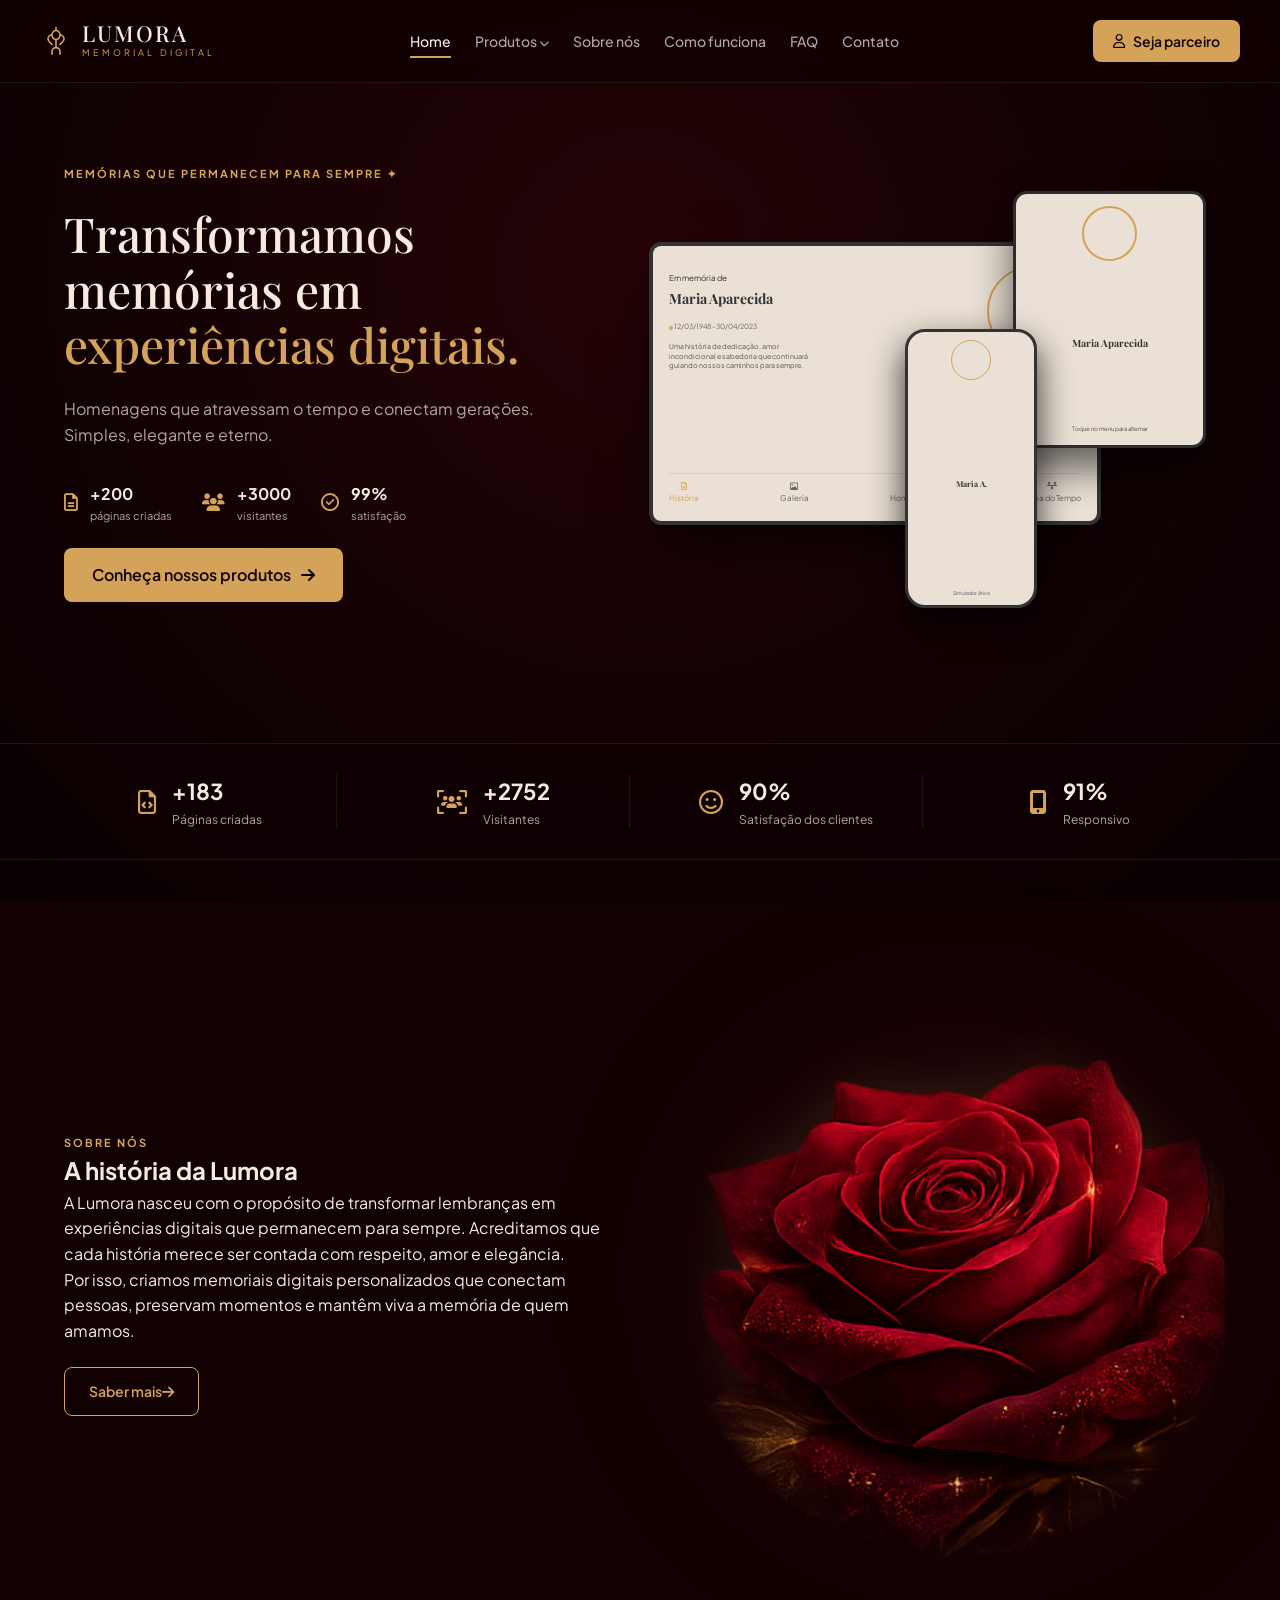
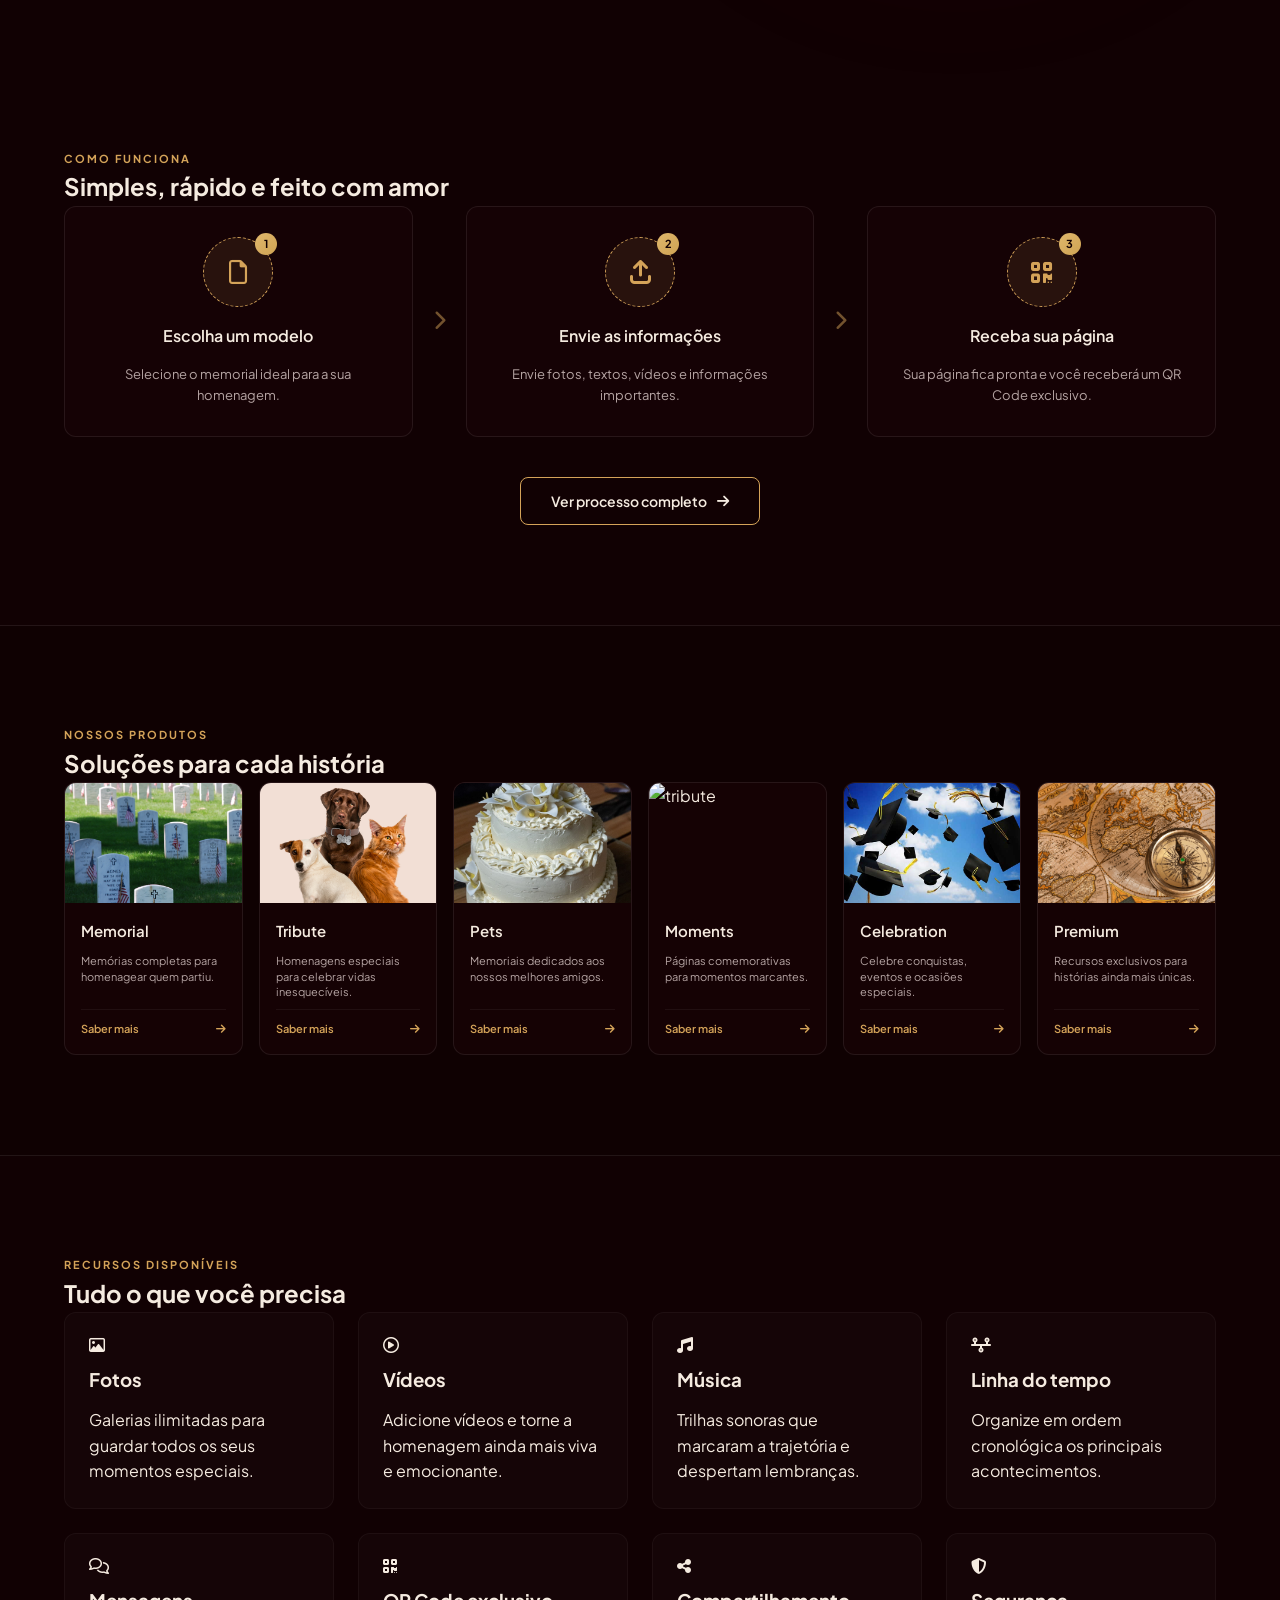
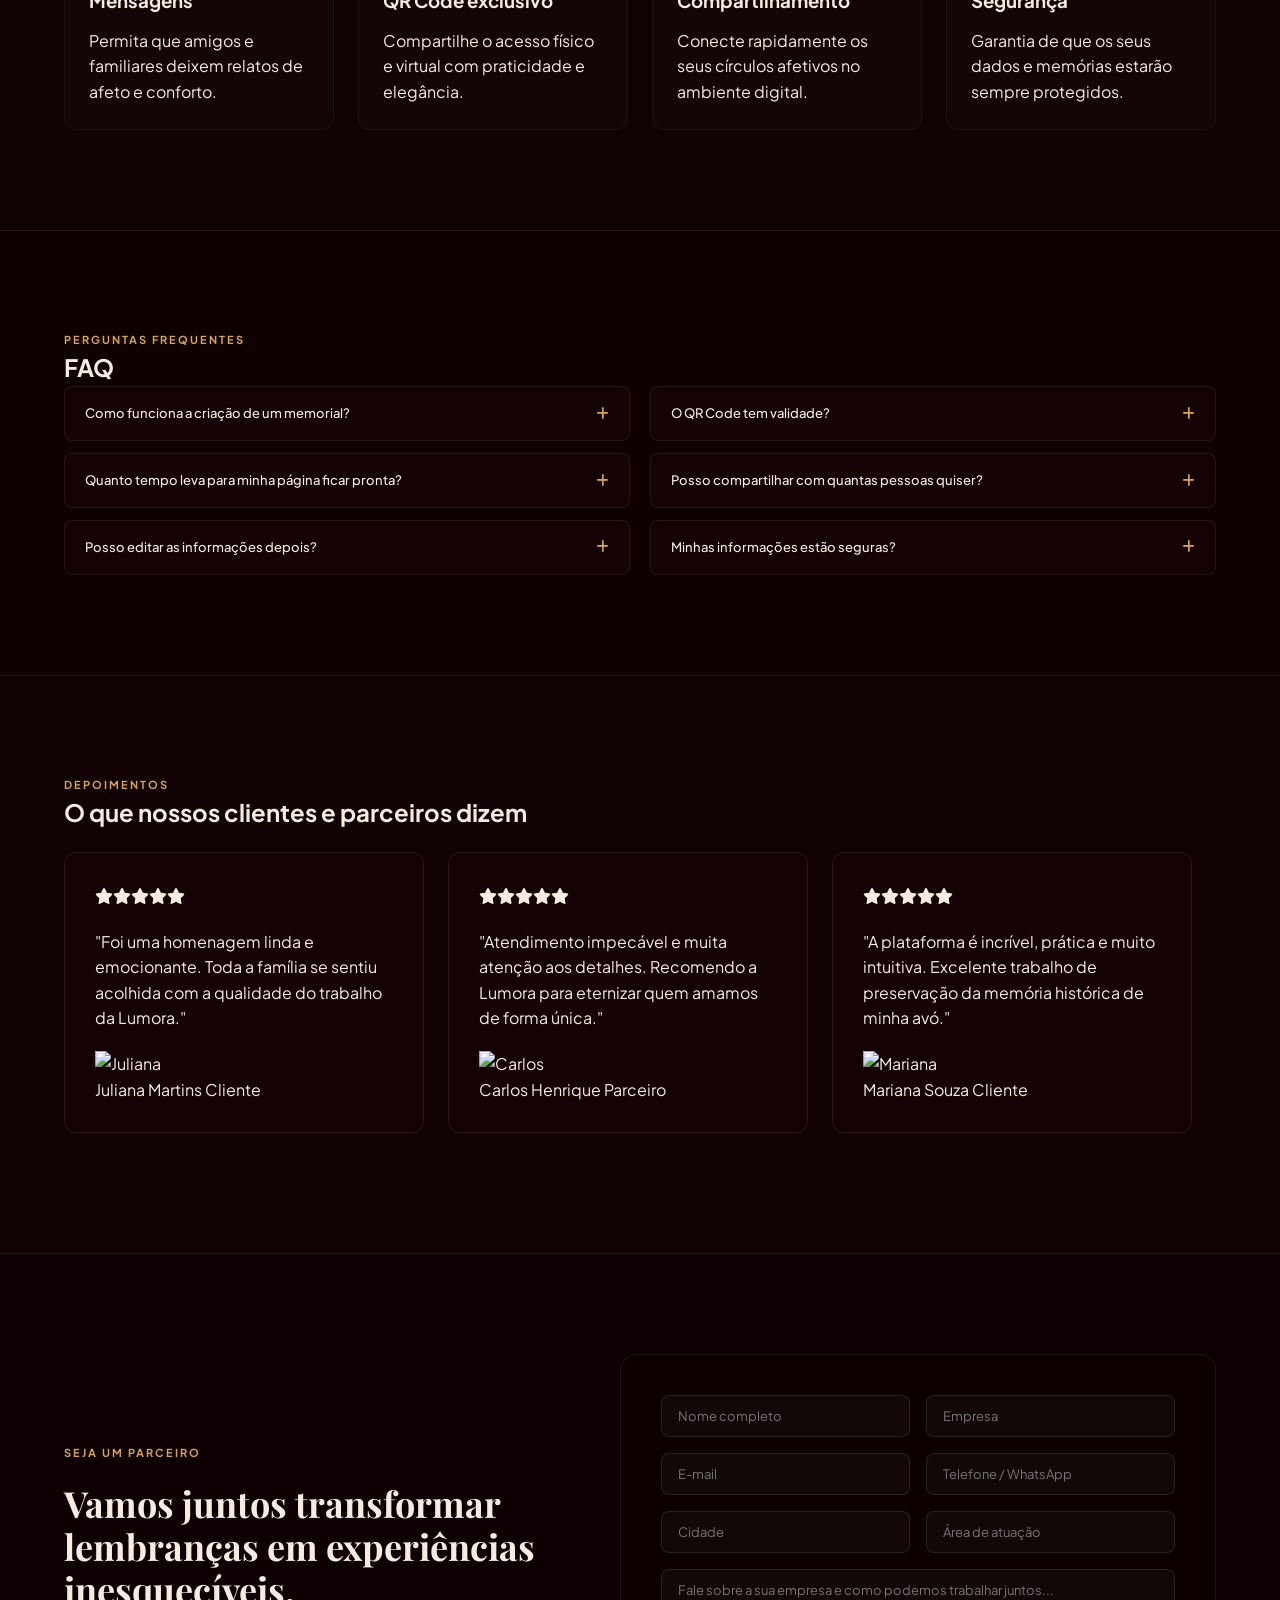
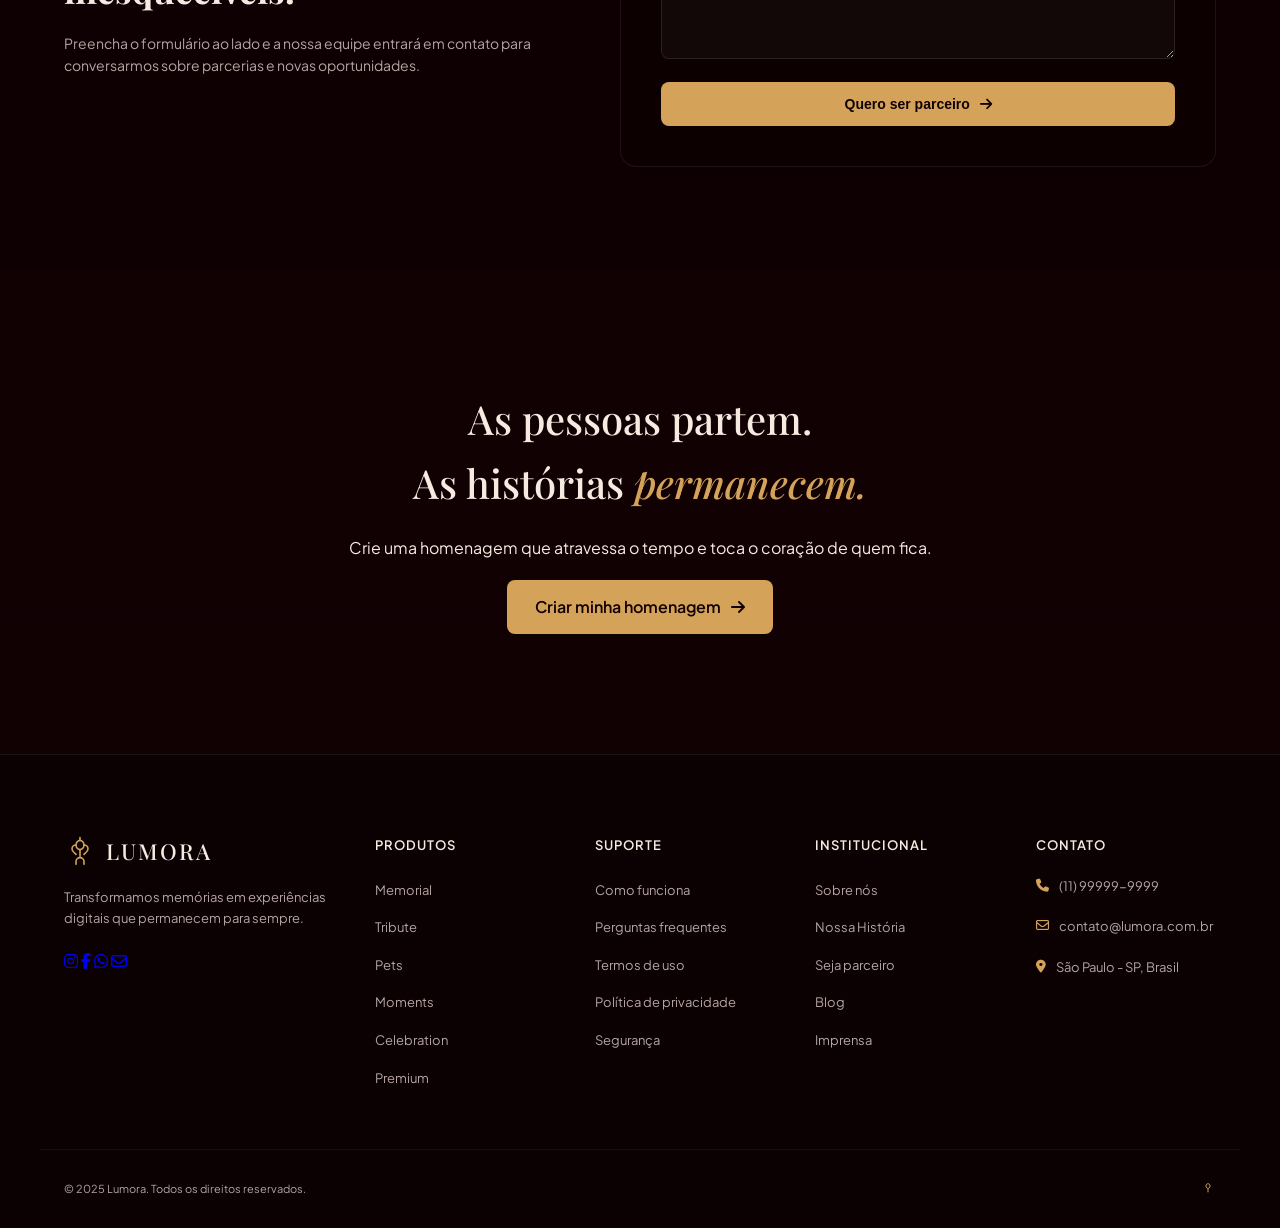
==== index.html @ 1c8a1261 "Arrumando a Rosa do sobre nos" ====
<!DOCTYPE html>
<html lang="pt-BR">
<head>
    <meta charset="UTF-8">
    <meta name="viewport" content="width=device-width, initial-scale=1.0">
    <title>Lumora - Memorial Digital</title>
    
    <!-- Google Fonts -->
    <link rel="preconnect" href="https://fonts.googleapis.com">
    <link rel="preconnect" href="https://fonts.gstatic.com" crossorigin>
    <link href="https://fonts.googleapis.com/css2?family=Playfair+Display:ital,wght@0,400..900;1,400..900&family=Plus+Jakarta+Sans:wght@300;400;500;600;700;800&display=swap" rel="stylesheet">
    
    <!-- Font Awesome -->
    <link rel="stylesheet" href="https://cdnjs.cloudflare.com/ajax/libs/font-awesome/6.4.0/css/all.min.css">
    
    <!-- CSS Modularizado -->
    <link rel="stylesheet" href="assets/css/variables.css">
    <link rel="stylesheet" href="assets/css/global.css">
    <link rel="stylesheet" href="assets/css/layout.css">
    <link rel="stylesheet" href="assets/css/components.css">
    <link rel="stylesheet" href="assets/css/home.css">
    <link rel="stylesheet" href="assets/css/responsive.css">
</head>
<body>

    <!-- CABEÇALHO -->
    <header>
        <div class="container header-wrap">
            <a href="#" class="logo">
                <svg class="logo-rose-svg" viewBox="0 0 24 24" fill="none" stroke="currentColor" stroke-width="1.2" stroke-linecap="round" stroke-linejoin="round">
                    <path d="M12 4c-1.5 0-3 1.5-3 3.5S10.5 11 12 11s3-1.5 3-3.5S13.5 4 12 4z"/>
                    <path d="M12 2v2M9 7.5a3 3 0 0 0-3 3c0 2 2 3 3 4M15 7.5a3 3 0 0 1 3 3c0 2-2 3-3 4"/>
                    <path d="M12 11v6M12 17a3 3 0 0 0-3 3v2M12 17a3 3 0 0 1 3 3v2"/>
                </svg>
                <div class="logo-text">
                    <span class="logo-title">LUMORA</span>
                    <span class="logo-subtitle">Memorial Digital</span>
                </div>
            </a>
            <button class="menu-toggle" id="menu-toggle">
                <i class="fa-solid fa-bars"></i>
            </button>
            <nav id="navbar">
                <a href="#" class="active">Home</a>
                <a href="#produtos">Produtos <i class="fa-solid fa-chevron-down" style="font-size: 10px;"></i></a>
                <a href="#sobre">Sobre nós</a>
                <a href="#como-funciona">Como funciona</a>
                <a href="#faq">FAQ</a>
                <a href="#parceria">Contato</a>
            </nav>
            <a href="#parceria" class="btn-partner">
                <i class="fa-regular fa-user"></i> Seja parceiro
            </a>
        </div>
    </header>

    <!-- SEÇÃO 1: HERO -->
    <section class="hero reveal">
        <div class="container hero-grid">
            <div class="hero-content">
                <div class="tagline">MEMÓRIAS QUE PERMANECEM PARA SEMPRE ✦</div>
                <h1>Transformamos memórias em <span>experiências digitais.</span></h1>
                <p class="description">Homenagens que atravessam o tempo e conectam gerações. Simples, elegante e eterno.</p>
                
                <div class="hero-mini-stats">
                    <div class="mini-stat-item">
                        <i class="fa-regular fa-file-lines mini-stat-icon"></i>
                        <div>
                            <span class="mini-stat-value">+200</span>
                            <span class="mini-stat-label">páginas criadas</span>
                        </div>
                    </div>
                    <div class="mini-stat-item">
                        <i class="fa-solid fa-users mini-stat-icon"></i>
                        <div>
                            <span class="mini-stat-value">+3000</span>
                            <span class="mini-stat-label">visitantes</span>
                        </div>
                    </div>
                    <div class="mini-stat-item">
                        <i class="fa-regular fa-circle-check mini-stat-icon"></i>
                        <div>
                            <span class="mini-stat-value">99%</span>
                            <span class="mini-stat-label">satisfação</span>
                        </div>
                    </div>
                </div>

                <a href="#produtos" class="btn-cta">Conheça nossos produtos <i class="fa-solid fa-arrow-right"></i></a>
            </div>

            <!-- Dispositivos Interativos (Mockup) -->
            <div class="mockup-wrapper">
                <div class="laptop-mockup">
                    <div class="laptop-screen">
                        <!-- Aba História -->
                        <div class="mockup-tab-content active" id="tab-historia">
                            <span style="font-size: 8px;">Em memória de</span>
                            <h3 style="font-family: var(--font-serif); font-size: 14px;">Maria Aparecida</h3>
                            <span style="font-size: 7px; color: #666;"><i class="fa-solid fa-circle" style="font-size: 4px; color: var(--gold);"></i> 12/03/1948 - 30/04/2023</span>
                            <p style="font-size: 7px; color: #555; max-width: 140px; margin-top: 6px; line-height: 1.4;">Uma história de dedicação, amor incondicional e sabedoria que continuará guiando nossos caminhos para sempre.</p>
                        </div>
                        <!-- Aba Galeria -->
                        <div class="mockup-tab-content" id="tab-galeria">
                            <h3 style="font-family: var(--font-serif); font-size: 11px; margin-bottom: 5px;">Galeria de Lembranças</h3>
                            <div style="display: grid; grid-template-columns: repeat(3, 1fr); gap: 4px;">
                                <div style="aspect-ratio: 1; background: #ddd; border-radius: 4px; background-image: url('https://images.unsplash.com/photo-1544005313-94ddf0286df2?auto=format&fit=crop&w=150'); background-size: cover;"></div>
                                <div style="aspect-ratio: 1; background: #ccc; border-radius: 4px; background-image: url('https://images.unsplash.com/photo-1492562080023-ab3db95bfbce?auto=format&fit=crop&w=150'); background-size: cover;"></div>
                                <div style="aspect-ratio: 1; background: #bbb; border-radius: 4px; background-image: url('https://images.unsplash.com/photo-1508214751196-bcfd4ca60f91?auto=format&fit=crop&w=150'); background-size: cover;"></div>
                            </div>
                        </div>
                        <!-- Aba Homenagens -->
                        <div class="mockup-tab-content" id="tab-homenagens">
                            <h3 style="font-family: var(--font-serif); font-size: 11px; margin-bottom: 4px;">Últimas Homenagens</h3>
                            <div style="background: rgba(255,255,255,0.6); padding: 5px; border-radius: 4px; font-size: 6px; margin-bottom: 3px;">
                                <strong>"Sempre viva em meu coração."</strong> - Lucas M.
                            </div>
                            <div style="background: rgba(255,255,255,0.6); padding: 5px; border-radius: 4px; font-size: 6px;">
                                <strong>"Uma inspiração de vida eterna."</strong> - Sophia G.
                            </div>
                        </div>
                        <!-- Aba Cronologia -->
                        <div class="mockup-tab-content" id="tab-cronologia">
                            <h3 style="font-family: var(--font-serif); font-size: 11px; margin-bottom: 4px;">Linha do Tempo</h3>
                            <div style="border-left: 1px solid var(--gold); padding-left: 6px; font-size: 6px; display: flex; flex-direction: column; gap: 4px;">
                                <div><strong>1968</strong> - Conclusão do Magistério</div>
                                <div><strong>1975</strong> - Nascimento do primeiro filho</div>
                                <div><strong>2010</strong> - Início do projeto voluntário</div>
                            </div>
                        </div>
                        
                        <div class="laptop-portrait"></div>

                        <div class="mockup-nav">
                            <div class="mockup-nav-item active" data-tab="tab-historia">
                                <i class="fa-regular fa-file-lines"></i>
                                <span>História</span>
                            </div>
                            <div class="mockup-nav-item" data-tab="tab-galeria">
                                <i class="fa-regular fa-image"></i>
                                <span>Galeria</span>
                            </div>
                            <div class="mockup-nav-item" data-tab="tab-homenagens">
                                <i class="fa-regular fa-heart"></i>
                                <span>Homenagens</span>
                            </div>
                            <div class="mockup-nav-item" data-tab="tab-cronologia">
                                <i class="fa-solid fa-timeline"></i>
                                <span>Linha do Tempo</span>
                            </div>
                        </div>
                    </div>
                </div>
                <div class="tablet-mockup">
                    <div class="tablet-screen">
                        <div class="tablet-portrait"></div>
                        <h4 style="font-family: var(--font-serif); font-size: 10px;" id="tablet-name">Maria Aparecida</h4>
                        <div style="font-size: 6px; color: #555;">Toque no menu para alternar</div>
                    </div>
                </div>
                <div class="phone-mockup">
                    <div class="phone-screen">
                        <div class="phone-portrait"></div>
                        <h5 style="font-family: var(--font-serif); font-size: 8px;" id="phone-name">Maria A.</h5>
                        <div style="font-size: 5px; color: #555;">Simulador Ativo</div>
                    </div>
                </div>
            </div>
        </div>
    </section>

    <!-- STATS BAR -->
    <section class="stats-bar">
        <div class="container stats-bar-grid">
            <div class="bar-stat-item">
                <i class="fa-regular fa-file-code bar-stat-icon"></i>
                <div>
                    <div class="bar-stat-number" data-target="200">+0</div>
                    <div class="bar-stat-desc">Páginas criadas</div>
                </div>
            </div>
            <div class="bar-stat-item">
                <i class="fa-solid fa-users-viewfinder bar-stat-icon"></i>
                <div>
                    <div class="bar-stat-number" data-target="3000">+0</div>
                    <div class="bar-stat-desc">Visitantes</div>
                </div>
            </div>
            <div class="bar-stat-item">
                <i class="fa-regular fa-face-smile bar-stat-icon"></i>
                <div>
                    <div class="bar-stat-number" data-target="99">0%</div>
                    <div class="bar-stat-desc">Satisfação dos clientes</div>
                </div>
            </div>
            <div class="bar-stat-item">
                <i class="fa-solid fa-mobile-screen-button bar-stat-icon"></i>
                <div>
                    <div class="bar-stat-number" data-target="100">0%</div>
                    <div class="bar-stat-desc">Responsivo</div>
                </div>
            </div>
        </div>
    </section>

    <!-- SEÇÃO 2: SOBRE NÓS -->
    <section id="sobre" class="about reveal">
        <div class="container about-grid">
            <div class="about-text">
                <span class="tagline">SOBRE NÓS</span>
                <h2>A história da Lumora</h2>
                <p>A Lumora nasceu com o propósito de transformar lembranças em experiências digitais que permanecem para sempre. Acreditamos que cada história merece ser contada com respeito, amor e elegância.</p>
                <p>Por isso, criamos memoriais digitais personalizados que conectam pessoas, preservam momentos e mantêm viva a memória de quem amamos.</p>
                <a href="./assets/pages/internas/sobrebos.html" class="btn-outline">Saber mais <i class="fa-solid fa-arrow-right"></i></a>
            </div>
            
            <div class="about-image-container">

                <!-- Glow atrás da rosa -->
                <div class="rose-glow-back"></div>
                <img src="./assets/img/decorativos/rosavermelhaprincipal.png"
                    alt="Rosa Lumora"
                    class="blended-rose-image">

            </div>
        </div>
    </section>

    <!-- SEÇÃO 3: COMO FUNCIONA -->
    <section id="como-funciona" class="how-it-works reveal">
        <div class="container">
            <div class="section-header">
                <span class="tagline">COMO FUNCIONA</span>
                <h2>Simples, rápido e feito com amor</h2>
            </div>
            <div class="steps-container">
                <div class="step-card">
                    <div class="step-num-icon">
                        <i class="fa-regular fa-file"></i>
                        <span class="step-num-badge">1</span>
                    </div>
                    <h3>Escolha um modelo</h3>
                    <p>Selecione o memorial ideal para a sua homenagem.</p>
                </div>
                <i class="fa-solid fa-chevron-right step-arrow"></i>
                <div class="step-card">
                    <div class="step-num-icon">
                        <i class="fa-solid fa-arrow-up-from-bracket"></i>
                        <span class="step-num-badge">2</span>
                    </div>
                    <h3>Envie as informações</h3>
                    <p>Envie fotos, textos, vídeos e informações importantes.</p>
                </div>
                <i class="fa-solid fa-chevron-right step-arrow"></i>
                <div class="step-card">
                    <div class="step-num-icon">
                        <i class="fa-solid fa-qrcode"></i>
                        <span class="step-num-badge">3</span>
                    </div>
                    <h3>Receba sua página</h3>
                    <p>Sua página fica pronta e você receberá um QR Code exclusivo.</p>
                </div>
            </div>
            <div class="how-it-works-action-row">
                <a href="./assets/pages/internas/comofunciona.html" class="btn-outline-ghost">Ver processo completo <i class="fa-solid fa-arrow-right"></i></a>
            </div>
        </div>
    </section>

    <!-- SEÇÃO 4: NOSSOS PRODUTOS -->
    <section id="produtos" class="products reveal">
        <div class="container">
            <div class="section-header">
                <span class="tagline">NOSSOS PRODUTOS</span>
                <h2>Soluções para cada história</h2>
            </div>
            <div class="products-grid">
                <!-- Card 1 -->
                <div class="product-card">
                    <img src="./assets/img/produtos/produtosmemorial.jpg" alt="memorial" class="product-img">
                    <div class="product-info">
                        <h3 class="product-title">Memorial</h3>
                        <p class="product-desc">Memórias completas para homenagear quem partiu.</p>
                        <a href="./assets/pages/produtos/memorial.html" class="btn-card-action">Saber mais <i class="fa-solid fa-arrow-right"></i></a>
                    </div>
                </div>
                <!-- Card 2 -->
                <div class="product-card">
                    <img src="./assets/img/produtos/produtospets.png" alt="pets" class="product-img">
                    <div class="product-info">
                        <h3 class="product-title">Tribute</h3>
                        <p class="product-desc">Homenagens especiais para celebrar vidas inesquecíveis.</p>
                        <a href="#parceria" class="btn-card-action">Saber mais <i class="fa-solid fa-arrow-right"></i></a>
                    </div>
                </div>
                <!-- Card 3 -->
                <div class="product-card">
                    <img src="./assets/img/produtos/produtosmoments.jpg" alt="moments" class="product-img">
                    <div class="product-info">
                        <h3 class="product-title">Pets</h3>
                        <p class="product-desc">Memoriais dedicados aos nossos melhores amigos.</p>
                        <a href="#parceria" class="btn-card-action">Saber mais <i class="fa-solid fa-arrow-right"></i></a>
                    </div>
                </div>
                <!-- Card 4 -->
                <div class="product-card">
                    <img src="./assets/img/produtos/produtostribute.jpg" alt="tribute" class="product-img">
                    <div class="product-info">
                        <h3 class="product-title">Moments</h3>
                        <p class="product-desc">Páginas comemorativas para momentos marcantes.</p>
                        <a href="#parceria" class="btn-card-action">Saber mais <i class="fa-solid fa-arrow-right"></i></a>
                    </div>
                </div>
                <!-- Card 5 -->
                <div class="product-card">
                    <img src="./assets/img/produtos/produtoslegacy.jpg" alt="legacy" class="product-img">
                    <div class="product-info">
                        <h3 class="product-title">Celebration</h3>
                        <p class="product-desc">Celebre conquistas, eventos e ocasiões especiais.</p>
                        <a href="#parceria" class="btn-card-action">Saber mais <i class="fa-solid fa-arrow-right"></i></a>
                    </div>
                </div>
                <!-- Card 6 -->
                <div class="product-card">
                    <img src="./assets/img/produtos/produtoshistory.png" alt="history" class="product-img">
                    <div class="product-info">
                        <h3 class="product-title">Premium</h3>
                        <p class="product-desc">Recursos exclusivos para histórias ainda mais únicas.</p>
                        <a href="#parceria" class="btn-card-action">Saber mais <i class="fa-solid fa-arrow-right"></i></a>
                    </div>
                </div>
            </div>
        </div>
    </section>

    <!-- SEÇÃO 5: RECURSOS DISPONÍVEIS -->
    <section class="features reveal">
        <div class="container">
            <div class="section-header">
                <span class="tagline">RECURSOS DISPONÍVEIS</span>
                <h2>Tudo o que você precisa</h2>
            </div>
            <div class="features-grid">
                <div class="feature-item">
                    <i class="fa-regular fa-image feature-icon"></i>
                    <h3 class="feature-title">Fotos</h3>
                    <p class="feature-desc">Galerias ilimitadas para guardar todos os seus momentos especiais.</p>
                </div>
                <div class="feature-item">
                    <i class="fa-regular fa-circle-play feature-icon"></i>
                    <h3 class="feature-title">Vídeos</h3>
                    <p class="feature-desc">Adicione vídeos e torne a homenagem ainda mais viva e emocionante.</p>
                </div>
                <div class="feature-item">
                    <i class="fa-solid fa-music feature-icon"></i>
                    <h3 class="feature-title">Música</h3>
                    <p class="feature-desc">Trilhas sonoras que marcaram a trajetória e despertam lembranças.</p>
                </div>
                <div class="feature-item">
                    <i class="fa-solid fa-timeline feature-icon"></i>
                    <h3 class="feature-title">Linha do tempo</h3>
                    <p class="feature-desc">Organize em ordem cronológica os principais acontecimentos.</p>
                </div>
                <div class="feature-item">
                    <i class="fa-regular fa-comments feature-icon"></i>
                    <h3 class="feature-title">Mensagens</h3>
                    <p class="feature-desc">Permita que amigos e familiares deixem relatos de afeto e conforto.</p>
                </div>
                <div class="feature-item">
                    <i class="fa-solid fa-qrcode feature-icon"></i>
                    <h3 class="feature-title">QR Code exclusivo</h3>
                    <p class="feature-desc">Compartilhe o acesso físico e virtual com praticidade e elegância.</p>
                </div>
                <div class="feature-item">
                    <i class="fa-solid fa-share-nodes feature-icon"></i>
                    <h3 class="feature-title">Compartilhamento</h3>
                    <p class="feature-desc">Conecte rapidamente os seus círculos afetivos no ambiente digital.</p>
                </div>
                <div class="feature-item">
                    <i class="fa-solid fa-shield-halved feature-icon"></i>
                    <h3 class="feature-title">Segurança</h3>
                    <p class="feature-desc">Garantia de que os seus dados e memórias estarão sempre protegidos.</p>
                </div>
            </div>
        </div>
    </section>

    <!-- SEÇÃO 6: FAQ -->
    <section id="faq" class="faq reveal">
        <div class="container">
            <div class="section-header">
                <span class="tagline">PERGUNTAS FREQUENTES</span>
                <h2>FAQ</h2>
            </div>
            <div class="faq-grid">
                <div class="faq-column">
                    <div class="faq-item">
                        <div class="faq-question-row">
                            <span class="faq-question">Como funciona a criação de um memorial?</span>
                            <i class="fa-solid fa-plus faq-icon"></i>
                        </div>
                        <div class="faq-answer">
                            <p>É simples. Você seleciona o modelo ideal, preenche as informações necessárias de quem deseja homenagear (fotos, histórias, áudios) e nós cuidamos de criar o portal exclusivo e gerar o seu QR Code.</p>
                        </div>
                    </div>
                    <div class="faq-item">
                        <div class="faq-question-row">
                            <span class="faq-question">Quanto tempo leva para minha página ficar pronta?</span>
                            <i class="fa-solid fa-plus faq-icon"></i>
                        </div>
                        <div class="faq-answer">
                            <p>A página básica de homenagem é ativada em até 24 horas após o envio de todos os arquivos e confirmação do modelo selecionado.</p>
                        </div>
                    </div>
                    <div class="faq-item">
                        <div class="faq-question-row">
                            <span class="faq-question">Posso editar as informações depois?</span>
                            <i class="fa-solid fa-plus faq-icon"></i>
                        </div>
                        <div class="faq-answer">
                            <p>Sim, através da nossa plataforma ou solicitando suporte, você poderá atualizar fotos, textos ou adicionar novos conteúdos ao memorial sempre que desejar.</p>
                        </div>
                    </div>
                </div>
                <div class="faq-column">
                    <div class="faq-item">
                        <div class="faq-question-row">
                            <span class="faq-question">O QR Code tem validade?</span>
                            <i class="fa-solid fa-plus faq-icon"></i>
                        </div>
                        <div class="faq-answer">
                            <p>Não. Uma vez contratado o plano memorial permanente, o QR Code é vitalício e o link se mantém estável para consulta a qualquer momento.</p>
                        </div>
                    </div>
                    <div class="faq-item">
                        <div class="faq-question-row">
                            <span class="faq-question">Posso compartilhar com quantas pessoas quiser?</span>
                            <i class="fa-solid fa-plus faq-icon"></i>
                        </div>
                        <div class="faq-answer">
                            <p>Não há restrição de acessos. O link e o QR Code podem ser distribuídos livremente para todos os amigos e familiares sem custos adicionais por tráfego.</p>
                        </div>
                    </div>
                    <div class="faq-item">
                        <div class="faq-question-row">
                            <span class="faq-question">Minhas informações estão seguras?</span>
                            <i class="fa-solid fa-plus faq-icon"></i>
                        </div>
                        <div class="faq-answer">
                            <p>Sim, utilizamos servidores protegidos com criptografia SSL para assegurar que todo o conteúdo inserido esteja seguro contra acessos não autorizados.</p>
                        </div>
                    </div>
                </div>
            </div>
        </div>
    </section>

    <!-- SEÇÃO 7: DEPOIMENTOS -->
    <section class="testimonials reveal">
        <div class="container">
            <div class="section-header">
                <span class="tagline">DEPOIMENTOS</span>
                <h2>O que nossos clientes e parceiros dizem</h2>
            </div>

            <div class="testimonials-carousel-container">
                <div class="testimonials-track" id="testimonials-track">
                    <div class="testimonial-card">
                        <div class="stars">
                            <i class="fa-solid fa-star"></i><i class="fa-solid fa-star"></i><i class="fa-solid fa-star"></i><i class="fa-solid fa-star"></i><i class="fa-solid fa-star"></i>
                        </div>
                        <p class="testimonial-text">"Foi uma homenagem linda e emocionante. Toda a família se sentiu acolhida com a qualidade do trabalho da Lumora."</p>
                        <div class="testimonial-author">
                            <img src="https://images.unsplash.com/photo-1534528741775-53994a69daeb?auto=format&fit=crop&q=80&w=100" alt="Juliana" class="author-img">
                            <div class="author-info">
                                <span class="author-name">Juliana Martins</span>
                                <span class="author-role">Cliente</span>
                            </div>
                        </div>
                    </div>
                    <div class="testimonial-card">
                        <div class="stars">
                            <i class="fa-solid fa-star"></i><i class="fa-solid fa-star"></i><i class="fa-solid fa-star"></i><i class="fa-solid fa-star"></i><i class="fa-solid fa-star"></i>
                        </div>
                        <p class="testimonial-text">"Atendimento impecável e muita atenção aos detalhes. Recomendo a Lumora para eternizar quem amamos de forma única."</p>
                        <div class="testimonial-author">
                            <img src="https://images.unsplash.com/photo-1507003211169-0a1dd7228f2d?auto=format&fit=crop&q=80&w=100" alt="Carlos" class="author-img">
                            <div class="author-info">
                                <span class="author-name">Carlos Henrique</span>
                                <span class="author-role">Parceiro</span>
                            </div>
                        </div>
                    </div>
                    <div class="testimonial-card">
                        <div class="stars">
                            <i class="fa-solid fa-star"></i><i class="fa-solid fa-star"></i><i class="fa-solid fa-star"></i><i class="fa-solid fa-star"></i><i class="fa-solid fa-star"></i>
                        </div>
                        <p class="testimonial-text">"A plataforma é incrível, prática e muito intuitiva. Excelente trabalho de preservação da memória histórica de minha avó."</p>
                        <div class="testimonial-author">
                            <img src="https://images.unsplash.com/photo-1494790108377-be9c29b29330?auto=format&fit=crop&q=80&w=100" alt="Mariana" class="author-img">
                            <div class="author-info">
                                <span class="author-name">Mariana Souza</span>
                                <span class="author-role">Cliente</span>
                            </div>
                        </div>
                    </div>
                    <div class="testimonial-card">
                        <div class="stars">
                            <i class="fa-solid fa-star"></i><i class="fa-solid fa-star"></i><i class="fa-solid fa-star"></i><i class="fa-solid fa-star"></i><i class="fa-solid fa-star"></i>
                        </div>
                        <p class="testimonial-text">"Eternizar as memórias do meu avô de forma tão elegante e estruturada trouxe muito conforto para toda a família neste período difícil."</p>
                        <div class="testimonial-author">
                            <img src="https://images.unsplash.com/photo-1500648767791-00dcc994a43e?auto=format&fit=crop&q=80&w=100" alt="Ricardo" class="author-img">
                            <div class="author-info">
                                <span class="author-name">Ricardo Ramos</span>
                                <span class="author-role">Cliente</span>
                            </div>
                        </div>
                    </div>
                    <div class="testimonial-card">
                        <div class="stars">
                            <i class="fa-solid fa-star"></i><i class="fa-solid fa-star"></i><i class="fa-solid fa-star"></i><i class="fa-solid fa-star"></i><i class="fa-solid fa-star"></i>
                        </div>
                        <p class="testimonial-text">"A parceria comercial com a Lumora agregou um valor inestimável e respeito adicional aos serviços de acolhimento que prestamos."</p>
                        <div class="testimonial-author">
                            <img src="https://images.unsplash.com/photo-1438761681033-6461ffad8d80?auto=format&fit=crop&q=80&w=100" alt="Beatriz" class="author-img">
                            <div class="author-info">
                                <span class="author-name">Beatriz Costa</span>
                                <span class="author-role">Parceira</span>
                            </div>
                        </div>
                    </div>
                </div>
            </div>
        </div>
    </section>

    <!-- SEÇÃO 8: SEJA UM PARCEIRO -->
    <section id="parceria" class="partner-section reveal">
        <div class="container partner-grid">
            <div class="partner-info">
                <span class="tagline">SEJA UM PARCEIRO</span>
                <h2>Vamos juntos transformar lembranças em experiências inesquecíveis.</h2>
                <p>Preencha o formulário ao lado e a nossa equipe entrará em contato para conversarmos sobre parcerias e novas oportunidades.</p>
            </div>
            
            <form class="partner-form" id="partner-form">
                <div class="form-feedback" id="form-feedback">
                    <i class="fa-regular fa-circle-check" style="margin-right: 8px;"></i> Obrigado! Sua mensagem foi enviada com sucesso.
                </div>
                <div class="form-row">
                    <div class="form-group">
                        <input type="text" id="form-name" placeholder="Nome completo" required>
                    </div>
                    <div class="form-group">
                        <input type="text" id="form-company" placeholder="Empresa">
                    </div>
                </div>
                <div class="form-row">
                    <div class="form-group">
                        <input type="email" id="form-email" placeholder="E-mail" required>
                    </div>
                    <div class="form-group">
                        <input type="tel" id="form-phone" placeholder="Telefone / WhatsApp">
                    </div>
                </div>
                <div class="form-row">
                    <div class="form-group">
                        <input type="text" id="form-city" placeholder="Cidade">
                    </div>
                    <div class="form-group">
                        <input type="text" id="form-area" placeholder="Área de atuação">
                    </div>
                </div>
                <div class="form-group">
                    <textarea rows="4" id="form-message" placeholder="Fale sobre a sua empresa e como podemos trabalhar juntos..."></textarea>
                </div>
                <button type="submit" class="btn-submit" id="btn-submit">
                    Quero ser parceiro <i class="fa-solid fa-arrow-right" style="margin-left: 6px;"></i>
                </button>
            </form>
        </div>
    </section>

    <!-- SEÇÃO 9: BANNER CTA -->
    <section class="banner-cta">
        <div class="container">
            <div class="banner-content">
                <h2 class="banner-title">As pessoas partem. <br>As histórias <span>permanecem.</span></h2>
                <p class="banner-desc">Crie uma homenagem que atravessa o tempo e toca o coração de quem fica.</p>
                <a href="#produtos" class="btn-cta">Criar minha homenagem <i class="fa-solid fa-arrow-right"></i></a>
            </div>
        </div>
    </section>

    <!-- SEÇÃO 10: RODAPÉ -->
    <footer>
        <div class="container footer-grid">
            <div class="footer-brand">
                <a href="#" class="logo">
                    <svg class="logo-rose-svg" viewBox="0 0 24 24" fill="none" stroke="currentColor" stroke-width="1.2" stroke-linecap="round" stroke-linejoin="round">
                        <path d="M12 4c-1.5 0-3 1.5-3 3.5S10.5 11 12 11s3-1.5 3-3.5S13.5 4 12 4z"/>
                        <path d="M12 2v2M9 7.5a3 3 0 0 0-3 3c0 2 2 3 3 4M15 7.5a3 3 0 0 1 3 3c0 2-2 3-3 4"/>
                        <path d="M12 11v6M12 17a3 3 0 0 0-3 3v2M12 17a3 3 0 0 1 3 3v2"/>
                    </svg>
                    <div class="logo-text">
                        <span class="logo-title">LUMORA</span>
                    </div>
                </a>
                <p class="footer-brand-desc">Transformamos memórias em experiências digitais que permanecem para sempre.</p>
                <div class="social-icons">
                    <a href="#" class="social-icon"><i class="fa-brands fa-instagram"></i></a>
                    <a href="#" class="social-icon"><i class="fa-brands fa-facebook-f"></i></a>
                    <a href="#" class="social-icon"><i class="fa-brands fa-whatsapp"></i></a>
                    <a href="#" class="social-icon"><i class="fa-regular fa-envelope"></i></a>
                </div>
            </div>
            
            <div class="footer-col">
                <h4>Produtos</h4>
                <ul class="footer-links">
                    <li><a href="#produtos">Memorial</a></li>
                    <li><a href="#produtos">Tribute</a></li>
                    <li><a href="#produtos">Pets</a></li>
                    <li><a href="#produtos">Moments</a></li>
                    <li><a href="#produtos">Celebration</a></li>
                    <li><a href="#produtos">Premium</a></li>
                </ul>
            </div>

            <div class="footer-col">
                <h4>Suporte</h4>
                <ul class="footer-links">
                    <li><a href="#como-funciona">Como funciona</a></li>
                    <li><a href="#faq">Perguntas frequentes</a></li>
                    <li><a href="#">Termos de uso</a></li>
                    <li><a href="#">Política de privacidade</a></li>
                    <li><a href="#">Segurança</a></li>
                </ul>
            </div>

            <div class="footer-col">
                <h4>Institucional</h4>
                <ul class="footer-links">
                    <li><a href="#sobre">Sobre nós</a></li>
                    <li><a href="#">Nossa História</a></li>
                    <li><a href="#parceria">Seja parceiro</a></li>
                    <li><a href="#">Blog</a></li>
                    <li><a href="#">Imprensa</a></li>
                </ul>
            </div>

            <div class="footer-col">
                <h4>Contato</h4>
                <div class="footer-contact-item">
                    <i class="fa-solid fa-phone"></i>
                    <span>(11) 99999-9999</span>
                </div>
                <div class="footer-contact-item">
                    <i class="fa-regular fa-envelope"></i>
                    <span>contato@lumora.com.br</span>
                </div>
                <div class="footer-contact-item">
                    <i class="fa-solid fa-location-dot"></i>
                    <span>São Paulo - SP, Brasil</span>
                </div>
            </div>
        </div>

        <div class="container footer-bottom">
            <span>© 2025 Lumora. Todos os direitos reservados.</span>
            <svg class="logo-rose-svg" style="width: 16px; height: 16px; margin-left: 4px;" viewBox="0 0 24 24" fill="none" stroke="currentColor" stroke-width="1.5">
                <path d="M12 4c-1.5 0-3 1.5-3 3.5S10.5 11 12 11s3-1.5 3-3.5S13.5 4 12 4z"/>
                <path d="M12 11v6"/>
            </svg>
        </div>
    </footer>

    <!-- JS Modularizado -->
    <script type="module" src="assets/js/main.js"></script>
</body>
</html>
---- assets/css/variables.css ----
:root {
    --bg-dark-radial: radial-gradient(circle at 50% 30%, #250407 0%, #110103 60%, #090001 100%);
    --bg-dark: #110103;
    --bg-card: rgba(26, 4, 7, 0.6);
    --gold-gradient: linear-gradient(135deg, #dfb76c 0%, #cfa353 100%);
    --gold: #d4a359;
    --gold-hover: #bfa15f;
    --cream-light: #eae0d5;
    --text-light: #f5ebe0;
    --text-muted: #b5a4a3;
    --border-color: rgba(255, 255, 255, 0.08);
    --font-serif: 'Playfair Display', serif;
    --font-sans: 'Plus Jakarta Sans', sans-serif;
}
---- assets/css/global.css ----
* {
    box-sizing: border-box;
    margin: 0;
    padding: 0;
}

html {
    scroll-behavior: smooth;
}

body {
    background-color: var(--bg-dark);
    background-image: var(--bg-dark-radial);
    background-attachment: fixed;
    color: var(--text-light);
    font-family: var(--font-sans);
    overflow-x: hidden;
    line-height: 1.6;
}

/* Scroll Reveal */
.reveal {
    opacity: 0;
    transform: translateY(30px);
    transition: all 0.8s cubic-bezier(0.25, 0.46, 0.45, 0.94);
}

.reveal.active {
    opacity: 1;
    transform: translateY(0);
}
---- assets/css/layout.css ----
/* Container de Limitação de Largura */
.container {
    width: 100%;
    max-width: 1200px;
    margin: 0 auto;
    padding: 0 24px;
}

/* Cabeçalho */
header {
    border-bottom: 1px solid var(--border-color);
    background: rgba(17, 1, 3, 0.85);
    backdrop-filter: blur(10px);
    position: sticky;
    top: 0;
    z-index: 100;
}

.header-wrap {
    display: flex;
    justify-content: space-between;
    align-items: center;
    padding: 20px 0;
}

/* Menu de Navegação */
nav {
    display: flex;
    gap: 24px;
    align-items: center;
}

nav a {
    color: var(--text-muted);
    text-decoration: none;
    font-size: 14px;
    font-weight: 500;
    transition: color 0.3s;
    position: relative;
}

nav a:hover, nav a.active {
    color: var(--text-light);
}

nav a.active::after {
    content: '';
    position: absolute;
    bottom: -6px;
    left: 0;
    width: 100%;
    height: 2px;
    background-color: var(--gold);
}

/* Rodapé */
footer {
    background-color: #0b0102;
    border-top: 1px solid var(--border-color);
    padding: 80px 0 30px 0;
}

.footer-grid {
    display: grid;
    grid-template-columns: 1.5fr 1fr 1fr 1fr 1fr;
    gap: 40px;
    margin-bottom: 60px;
}

.footer-brand {
    display: flex;
    flex-direction: column;
    gap: 20px;
}

.footer-brand-desc {
    font-size: 13px;
    color: var(--text-muted);
    line-height: 1.6;
}

.footer-col {
    display: flex;
    flex-direction: column;
    gap: 20px;
}

.footer-col h4 {
    font-size: 13px;
    font-weight: 600;
    text-transform: uppercase;
    letter-spacing: 1px;
    color: var(--text-light);
}

.footer-links {
    list-style: none;
    display: flex;
    flex-direction: column;
    gap: 12px;
}

.footer-links a {
    color: var(--text-muted);
    text-decoration: none;
    font-size: 13px;
    transition: color 0.3s;
}

.footer-links a:hover {
    color: var(--gold);
}

.footer-contact-item {
    display: flex;
    align-items: flex-start;
    gap: 10px;
    font-size: 13px;
    color: var(--text-muted);
}

.footer-contact-item i {
    color: var(--gold);
    margin-top: 3px;
}

.footer-bottom {
    border-top: 1px solid rgba(255, 255, 255, 0.05);
    padding-top: 30px;
    display: flex;
    justify-content: space-between;
    align-items: center;
    font-size: 11px;
    color: var(--text-muted);
}
---- assets/css/components.css ----
/* Logo Lumora Original */
.logo {
    display: flex;
    align-items: center;
    gap: 10px;
    text-decoration: none;
    color: var(--text-light);
}

.logo-text {
    display: flex;
    flex-direction: column;
}

.logo-title {
    font-family: var(--font-serif);
    font-size: 22px;
    letter-spacing: 2px;
    font-weight: 500;
    line-height: 1;
}

.logo-subtitle {
    font-size: 9px;
    letter-spacing: 3px;
    text-transform: uppercase;
    color: var(--gold);
    margin-top: 2px;
}

.logo-rose-svg {
    width: 32px;
    height: 32px;
    color: var(--gold);
}

/* Botões */
.btn-partner {
    background-color: var(--gold);
    color: #120103;
    padding: 10px 20px;
    border-radius: 8px;
    text-decoration: none;
    font-size: 14px;
    font-weight: 600;
    display: flex;
    align-items: center;
    gap: 8px;
    transition: all 0.3s ease;
}

.btn-partner:hover {
    background-color: var(--gold-hover);
    transform: translateY(-1px);
}

.menu-toggle {
    display: none;
    background: none;
    border: none;
    color: var(--text-light);
    font-size: 24px;
    cursor: pointer;
}

.btn-cta {
    background-color: var(--gold);
    color: #120103;
    padding: 14px 28px;
    border-radius: 8px;
    text-decoration: none;
    font-size: 16px;
    font-weight: 600;
    width: fit-content;
    display: flex;
    align-items: center;
    gap: 10px;
    transition: all 0.3s ease;
}

.btn-cta:hover {
    background-color: var(--gold-hover);
    transform: translateY(-2px);
}

/* Botão Sobre Nós (Com Margem Superior Ampla Restaurada) */
.btn-outline {
    border: 1px solid var(--gold);
    color: var(--gold);
    padding: 12px 24px;
    border-radius: 8px;
    text-decoration: none;
    font-size: 14px;
    font-weight: 600;
    width: fit-content;
    transition: all 0.3s ease;
    margin-top: 24px; /* Espaço generoso para não colar no texto */
    display: inline-flex;
    align-items: center;
}

.btn-outline:hover {
    background-color: var(--gold);
    color: #120103;
    transform: translateY(-2px);
}

.btn-outline-ghost {
    border: 1px solid var(--gold);
    color: var(--text-light);
    padding: 12px 30px;
    border-radius: 8px;
    text-decoration: none;
    font-size: 14px;
    font-weight: 600;
    display: flex;
    align-items: center;
    gap: 10px;
    transition: all 0.3s ease;
}

.btn-outline-ghost:hover {
    background-color: var(--gold);
    color: #120103;
    transform: translateY(-2px);
}

/* Efeito de Hover e Flutuação dos Cards (Restaurado para todos os cards) */
.product-card, .feature-item, .step-card, .testimonial-card {
    transition: all 0.3s cubic-bezier(0.25, 0.46, 0.45, 0.94);
}

.product-card:hover, .feature-item:hover, .step-card:hover, .testimonial-card:hover {
    border-color: var(--gold) !important;
    transform: translateY(-5px);
    box-shadow: 0 10px 20px rgba(0, 0, 0, 0.4);
}

/* Rosa do Sobre Nós */
.about-image-container {
    position: relative;
    width: 100%;
    max-width: 480px;
    aspect-ratio: 1;
    margin: 0 auto;
    display: flex;
    align-items: center;
    justify-content: center;
}

.rose-glow-back {
    position: absolute;
    width: 70%;
    height: 70%;
    background: radial-gradient(circle, rgba(212, 163, 89, 0.15) 0%, rgba(168, 16, 33, 0.05) 50%, rgba(0,0,0,0) 100%);
    border-radius: 50%;
    filter: blur(20px);
    z-index: 1;
}

.blended-rose-image {
    width: 100%;
    height: 100%;
    object-fit: cover;
    z-index: 2;
    filter: brightness(0.9) contrast(1.1);
    mask-image: radial-gradient(circle, rgba(0,0,0,1) 40%, rgba(0,0,0,0.8) 55%, rgba(0,0,0,0) 70%);
    -webkit-mask-image: radial-gradient(circle, rgba(0,0,0,1) 40%, rgba(0,0,0,0.8) 55%, rgba(0,0,0,0) 70%);
}

.rose-sparkle {
    position: absolute;
    color: var(--gold);
    font-size: 14px;
    opacity: 0.8;
    z-index: 3;
    text-shadow: 0 0 8px rgba(212, 163, 89, 0.8);
    animation: floatSparkle 4s ease-in-out infinite alternate;
}

.rs-1 { top: 20%; left: 15%; animation-delay: 0s; }
.rs-2 { bottom: 25%; right: 12%; animation-delay: 1.5s; font-size: 10px; }
.rs-3 { top: 15%; right: 20%; animation-delay: 0.7s; font-size: 12px; }

@keyframes floatSparkle {
    0% { transform: translateY(0) scale(0.8); opacity: 0.4; }
    100% { transform: translateY(-12px) scale(1.2); opacity: 1; }
}

.floating-petal-asset {
    position: absolute;
    background: radial-gradient(circle, rgba(168, 16, 33, 0.8) 0%, rgba(71, 3, 10, 0.3) 100%);
    border-radius: 50% 0 50% 50%;
    z-index: 3;
    opacity: 0.6;
    filter: blur(1px);
}

.pa-1 {
    width: 28px;
    height: 20px;
    top: 30%;
    right: 5%;
    transform: rotate(35deg);
}

.pa-2 {
    width: 32px;
    height: 24px;
    bottom: 15%;
    left: 8%;
    transform: rotate(-25deg);
}

/* FAQ Accordion */
.faq-item {
    background: var(--bg-card);
    border: 1px solid var(--border-color);
    border-radius: 8px;
    padding: 16px 20px;
    display: flex;
    flex-direction: column;
    cursor: pointer;
    transition: all 0.3s;
}

.faq-question-row {
    display: flex;
    width: 100%;
    justify-content: space-between;
    align-items: center;
}

.faq-answer {
    max-height: 0;
    overflow: hidden;
    transition: max-height 0.3s ease-out, margin-top 0.3s ease;
    font-size: 13px;
    color: var(--text-muted);
    margin-top: 0;
}

.faq-item.active {
    border-color: var(--gold);
}

.faq-item.active .faq-answer {
    max-height: 120px;
    margin-top: 12px;
}

.faq-item.active .faq-icon {
    transform: rotate(45deg);
}

.faq-question {
    font-size: 13px;
    font-weight: 500;
}

.faq-icon {
    color: var(--gold);
    font-size: 14px;
    transition: transform 0.3s;
}

/* Formulário de Parceiros */
.partner-form {
    background: rgba(13, 1, 2, 0.8);
    border: 1px solid var(--border-color);
    padding: 40px;
    border-radius: 16px;
    display: flex;
    flex-direction: column;
    gap: 16px;
}

.form-row {
    display: grid;
    grid-template-columns: 1fr 1fr;
    gap: 16px;
}

.form-group input, .form-group textarea {
    width: 100%;
    background: rgba(255, 255, 255, 0.03);
    border: 1px solid rgba(255, 255, 255, 0.1);
    padding: 12px 16px;
    border-radius: 8px;
    color: var(--text-light);
    font-family: var(--font-sans);
    font-size: 13px;
    transition: all 0.3s;
}

.form-group input:focus, .form-group textarea:focus {
    outline: none;
    border-color: var(--gold);
    background: rgba(255, 255, 255, 0.05);
}

.btn-submit {
    background-color: var(--gold);
    color: #120103;
    border: none;
    padding: 14px;
    border-radius: 8px;
    font-weight: 700;
    font-size: 14px;
    cursor: pointer;
    transition: all 0.3s;
}

.btn-submit:hover {
    background-color: var(--gold-hover);
}

.form-feedback {
    display: none;
    background-color: rgba(46, 204, 113, 0.15);
    border: 1px solid #2ecc71;
    color: #2ecc71;
    padding: 14px;
    border-radius: 8px;
    font-size: 13px;
    text-align: center;
    animation: fadeIn 0.4s ease forwards;
}
---- assets/css/home.css ----
/* Espaçamento e Divisórias das Seções (Restaurado) */
section {
  padding: 100px 0; /* Margem generosa original entre blocos */
}

/* Seção Hero */
.hero {
  padding: 60px 0 80px 0;
}

.hero-grid {
  display: grid;
  grid-template-columns: 1.1fr 1.3fr;
  gap: 40px;
  align-items: center;
}

.hero-content {
  display: flex;
  flex-direction: column;
  gap: 24px;
}

.tagline {
  font-size: 11px;
  letter-spacing: 2px;
  text-transform: uppercase;
  color: var(--gold);
  display: flex;
  align-items: center;
  gap: 6px;
  font-weight: 700;
}

h1 {
  font-family: var(--font-serif);
  font-size: 48px;
  font-weight: 500;
  line-height: 1.15;
  color: var(--text-light);
}

h1 span {
  color: var(--gold);
}

.description {
  color: var(--text-muted);
  font-size: 16px;
  max-width: 480px;
}

/* Pequenas Estatísticas do Hero (Restauradas) */
.hero-mini-stats {
  display: flex;
  gap: 30px;
  margin-top: 10px;
}

.mini-stat-item {
  display: flex;
  align-items: center;
  gap: 12px;
}

.mini-stat-icon {
  color: var(--gold);
  font-size: 18px;
}

.mini-stat-value {
  font-weight: 700;
  font-size: 16px;
  color: var(--text-light);
}

.mini-stat-label {
  font-size: 11px;
  color: var(--text-muted);
  display: block;
}

/* Dispositivos (Mockups de Altíssima Fidelidade Original) */
.mockup-wrapper {
  position: relative;
  height: 480px;
  width: 100%;
  display: flex;
  align-items: center;
  justify-content: center;
}

.laptop-mockup {
  width: 75%;
  aspect-ratio: 16/10;
  background: #222;
  border-radius: 12px;
  border: 4px solid #333;
  box-shadow: 0 25px 50px -12px rgba(0, 0, 0, 0.8);
  position: relative;
  z-index: 2;
  transform: translateX(-40px);
  overflow: hidden;
}

.laptop-screen {
  width: 100%;
  height: 100%;
  background-color: var(--cream-light);
  padding: 16px;
  display: flex;
  flex-direction: column;
  color: #333;
  position: relative;
  justify-content: space-between;
}

.mockup-tab-content {
  display: none;
  animation: fadeIn 0.4s ease-in-out forwards;
}

.mockup-tab-content.active {
  display: block;
}

.laptop-portrait {
  position: absolute;
  top: 20px;
  right: 20px;
  width: 90px;
  height: 90px;
  border-radius: 50%;
  border: 2px solid var(--gold);
  background-image: url("https://images.unsplash.com/photo-1544005313-94ddf0286df2?auto=format&fit=crop&q=80&w=400");
  background-size: cover;
  background-position: center;
}

.mockup-nav {
  display: flex;
  justify-content: space-between;
  border-top: 1px solid rgba(0, 0, 0, 0.08);
  padding-top: 8px;
  margin-top: auto;
}

.mockup-nav-item {
  display: flex;
  flex-direction: column;
  align-items: center;
  font-size: 8px;
  color: #666;
  cursor: pointer;
  gap: 2px;
  transition: color 0.2s;
}

.mockup-nav-item.active,
.mockup-nav-item:hover {
  color: var(--gold);
}

.tablet-mockup {
  position: absolute;
  right: 10px;
  top: 10%;
  width: 32%;
  aspect-ratio: 3/4;
  background: #151515;
  border-radius: 14px;
  border: 3px solid #2d2d2d;
  box-shadow: 0 20px 40px rgba(0, 0, 0, 0.6);
  z-index: 4;
  overflow: hidden;
}

.tablet-screen {
  width: 100%;
  height: 100%;
  background-color: var(--cream-light);
  padding: 12px;
  color: #333;
  display: flex;
  flex-direction: column;
  align-items: center;
  text-align: center;
  justify-content: space-between;
}

.tablet-portrait {
  width: 55px;
  height: 55px;
  border-radius: 50%;
  border: 2px solid var(--gold);
  background-image: url("https://images.unsplash.com/photo-1544005313-94ddf0286df2?auto=format&fit=crop&q=80&w=400");
  background-size: cover;
  background-position: center;
}

.phone-mockup {
  position: absolute;
  bottom: 15px;
  left: 50%;
  transform: translateX(-10px);
  width: 22%;
  aspect-ratio: 9/19;
  background: #0d0d0d;
  border-radius: 20px;
  border: 3px solid #333;
  box-shadow: 0 15px 35px rgba(0, 0, 0, 0.8);
  z-index: 5;
  overflow: hidden;
}

.phone-screen {
  width: 100%;
  height: 100%;
  background-color: var(--cream-light);
  padding: 8px;
  color: #333;
  display: flex;
  flex-direction: column;
  align-items: center;
  justify-content: space-between;
}

.phone-portrait {
  width: 40px;
  height: 40px;
  border-radius: 50%;
  border: 1.5px solid var(--gold);
  background-image: url("https://images.unsplash.com/photo-1544005313-94ddf0286df2?auto=format&fit=crop&q=80&w=400");
  background-size: cover;
  background-position: center;
}

/* Barra de Estatísticas Principal (Breathing Padding Original) */
.stats-bar {
  border-top: 1px solid var(--border-color);
  border-bottom: 1px solid var(--border-color);
  background: rgba(13, 1, 2, 0.5);
  padding: 30px 0; /* Padding espaçado original restaurado */
  margin: 40px 0;
}

.stats-bar-grid {
  display: grid;
  grid-template-columns: repeat(4, 1fr);
  gap: 20px;
}

.bar-stat-item {
  display: flex;
  align-items: center;
  gap: 16px;
  justify-content: center;
}

.bar-stat-item:not(:last-child) {
  border-right: 1px solid var(--border-color);
}

.bar-stat-icon {
  color: var(--gold);
  font-size: 24px;
}

.bar-stat-number {
  font-size: 22px;
  font-weight: 700;
}

.bar-stat-desc {
  font-size: 12px;
  color: var(--text-muted);
}

/* Seção Sobre Nós */
.about-image-container {
  transform: scale(1.12);
}
.about {
  background:
    radial-gradient(
      circle at 80% 50%,
      rgba(94, 14, 24, 0.45) 0%,
      transparent 50%
    ),
    var(--bg-color);
}

.about-grid {
  display: grid;

  grid-template-columns: 48% 52%;

  gap: 40px;

  align-items: center;
}
.about-image-container {
  position: relative;

  display: flex;

  justify-content: center;

  align-items: center;

  min-height: 550px;
}

.blended-rose-image {
  width: 100%;

  max-width: 650px;

  position: relative;

  z-index: 5;

  filter: drop-shadow(0 40px 60px rgba(0, 0, 0, 0.55))
    drop-shadow(0 0 25px rgba(212, 163, 89, 0.18));

  animation: roseFloat 7s ease-in-out infinite;
}
.rose-glow-back {
  position: absolute;

  width: 500px;

  height: 500px;

  border-radius: 50%;

  background: radial-gradient(
    circle,
    rgba(212, 163, 89, 0.22) 0%,
    rgba(125, 25, 40, 0.18) 35%,
    transparent 75%
  );

  filter: blur(70px);

  z-index: 1;
}
.rose-sparkle {
  position: absolute;

  color: #d4a359;

  font-size: 18px;

  opacity: 0.7;

  animation: twinkle 4s infinite;

  z-index: 8;
}

.rs-1 {
  top: 40px;

  right: 100px;
}

.rs-2 {
  bottom: 70px;

  left: 50px;
}

.rs-3 {
  top: 220px;

  left: 20px;
}
@keyframes roseFloat {
  0% {
    transform: translateY(0);
  }

  50% {
    transform: translateY(-12px);
  }

  100% {
    transform: translateY(0);
  }
}

@keyframes petalFloat {
  0% {
    transform: translateY(0) rotate(0deg);
  }

  50% {
    transform: translateY(-15px) rotate(8deg);
  }

  100% {
    transform: translateY(0) rotate(0deg);
  }
}

@keyframes twinkle {
  0%,
  100% {
    opacity: 0.3;

    transform: scale(1);
  }

  50% {
    opacity: 1;

    transform: scale(1.5);
  }
}
/* Seção Como Funciona */
.how-it-works {
  padding: 100px 0;
  border-bottom: 1px solid var(--border-color); /* Divisória sutil original */
}

.steps-container {
  display: flex;
  justify-content: space-between;
  align-items: center;
  gap: 20px;
  position: relative;
}

.step-card {
  background: var(--bg-card);
  border: 1px solid var(--border-color);
  padding: 30px;
  border-radius: 12px;
  text-align: center;
  flex: 1;
  display: flex;
  flex-direction: column;
  align-items: center;
  gap: 16px;
}

.step-num-icon {
  position: relative;
  width: 70px;
  height: 70px;
  border-radius: 50%;
  background: rgba(212, 163, 89, 0.1);
  border: 1.5px dashed var(--gold);
  display: flex;
  align-items: center;
  justify-content: center;
  color: var(--gold);
  font-size: 24px;
}

.step-num-badge {
  position: absolute;
  top: -5px;
  right: -5px;
  background: var(--gold-gradient);
  color: #120103;
  width: 22px;
  height: 22px;
  border-radius: 50%;
  font-size: 11px;
  font-weight: 700;
  display: flex;
  align-items: center;
  justify-content: center;
}

.step-card h3 {
  font-size: 16px;
  font-weight: 600;
}

.step-card p {
  font-size: 13px;
  color: var(--text-muted);
}

.step-arrow {
  color: var(--gold);
  font-size: 20px;
  opacity: 0.5;
}

.how-it-works-action-row {
  display: flex;
  justify-content: center;
  margin-top: 40px;
}

/* Seção Produtos */
.products {
  padding: 100px 0;
  background: rgba(13, 1, 2, 0.3);
  border-bottom: 1px solid var(--border-color); /* Divisória sutil original */
}

.products-grid {
  display: grid;
  grid-template-columns: repeat(6, 1fr);
  gap: 16px;
}

.product-card {
  background: var(--bg-card);
  border: 1px solid var(--border-color);
  border-radius: 12px;
  overflow: hidden;
  display: flex;
  flex-direction: column;
}

.product-img {
  width: 100%;
  height: 120px;
  object-fit: cover;
}

.product-info {
  padding: 16px;
  display: flex;
  flex-direction: column;
  gap: 10px;
  flex-grow: 1;
  justify-content: space-between;
}

.product-title {
  font-size: 15px;
  font-weight: 600;
}

.product-desc {
  font-size: 11px;
  color: var(--text-muted);
  line-height: 1.4;
}

.btn-card-action {
  display: flex;
  align-items: center;
  justify-content: space-between;
  color: var(--gold);
  text-decoration: none;
  font-size: 11px;
  font-weight: 600;
  border-top: 1px solid rgba(255, 255, 255, 0.05);
  padding-top: 10px;
  margin-top: auto;
}

/* Seção Recursos */
.features {
  padding: 100px 0;
  border-bottom: 1px solid var(--border-color); /* Divisória sutil original */
}

.features-grid {
  display: grid;
  grid-template-columns: repeat(4, 1fr);
  gap: 24px;
}

.feature-item {
  background: rgba(255, 255, 255, 0.02);
  border: 1px solid rgba(255, 255, 255, 0.04);
  padding: 24px;
  border-radius: 12px;
  display: flex;
  flex-direction: column;
  gap: 12px;
}

/* Seção FAQ */
.faq {
  padding: 100px 0;
  background: rgba(13, 1, 2, 0.4);
  border-bottom: 1px solid var(--border-color); /* Divisória sutil original */
}

.faq-grid {
  display: grid;
  grid-template-columns: 1fr 1fr;
  gap: 20px;
}

.faq-column {
  display: flex;
  flex-direction: column;
  gap: 12px;
}

/* Seção Depoimentos */
.testimonials {
  padding: 100px 0;
  border-bottom: 1px solid var(--border-color); /* Divisória sutil original */
}

.testimonials-carousel-container {
  position: relative;
  width: 100%;
  overflow: hidden;
  padding: 20px 0;
  display: flex;
}

.testimonials-track {
  display: flex;
  gap: 24px;
  width: max-content;
  will-change: transform;
  animation: continuousScroll 32s linear infinite;
}

.testimonials-carousel-container:hover .testimonials-track,
.testimonials-carousel-container:active .testimonials-track {
  animation-play-state: paused;
}

@keyframes continuousScroll {
  0% {
    transform: translate3d(0, 0, 0);
  }
  100% {
    transform: translate3d(calc(-50% - 12px), 0, 0);
  }
}

.testimonial-card {
  background: var(--bg-card);
  border: 1px solid var(--border-color);
  padding: 30px;
  border-radius: 12px;
  display: flex;
  flex-direction: column;
  gap: 20px;
  width: 360px;
  flex-shrink: 0;
}

/* Seção Seja um Parceiro */
.partner-section {
  padding: 100px 0;
  background: rgba(13, 1, 2, 0.5);
}

.partner-grid {
  display: grid;
  grid-template-columns: 1fr 1.2fr;
  gap: 60px;
  align-items: center;
}

.partner-info {
  display: flex;
  flex-direction: column;
  gap: 20px;
}

.partner-info h2 {
  font-family: var(--font-serif);
  font-size: 36px;
  line-height: 1.2;
}

.partner-info p {
  color: var(--text-muted);
  font-size: 14px;
  line-height: 1.6;
}

/* Banner de Fechamento */
.banner-cta {
  position: relative;
  background-image:
    linear-gradient(rgba(17, 1, 3, 0.65), rgba(17, 1, 3, 0.85)),
    url("https://images.unsplash.com/photo-1516627145497-ae6968895b74?auto=format&fit=crop&q=80&w=1600");
  background-size: cover;
  background-position: center;
  padding: 120px 0;
  text-align: center;
}

.banner-content {
  max-width: 650px;
  margin: 0 auto;
  display: flex;
  flex-direction: column;
  align-items: center;
  gap: 20px;
}

.banner-title {
  font-family: var(--font-serif);
  font-size: 40px;
  font-weight: 500;
}

.banner-title span {
  font-style: italic;
  color: var(--gold);
}
---- assets/css/responsive.css ----
/* ==========================================
   RESPONSIVIDADE GERAL (Telas até 992px)
   ========================================== */
@media (max-width: 992px) {
    section {
        padding: 80px 0 !important;
    }

    /* Hero */
    .hero-grid {
        display: flex !important;
        flex-direction: column !important;
        text-align: center !important;
        gap: 40px !important;
    }

    .hero-content {
        align-items: center !important;
    }

    .description {
        margin: 0 auto !important;
    }

    .hero-mini-stats {
        justify-content: center !important;
        flex-wrap: wrap !important;
        gap: 20px !important;
    }

    .btn-cta {
        margin: 10px auto 0 auto !important;
    }

    .mockup-wrapper {
        height: 380px !important;
        max-width: 500px !important;
        margin: 0 auto !important;
    }

    .laptop-mockup {
        transform: translateX(-20px) !important;
    }

    /* Sobre Nós (Forçar coluna única e organizar imagem em cima) */
    .about-grid {
        display: flex !important;
        flex-direction: column !important;
        text-align: center !important;
        gap: 40px !important;
    }

    .about-image-container {
        order: -1 !important; /* Joga a rosa para cima do texto no celular */
    }

    .about-text {
        align-items: center !important;
    }

    /* Como Funciona */
    .steps-container {
        display: flex !important;
        flex-direction: column !important;
        gap: 20px !important;
    }

    .step-arrow {
        transform: rotate(90deg) !important; /* Gira a seta para apontar para baixo */
        margin: 10px 0 !important;
    }

    /* Grids de Produtos e Recursos */
    .products-grid {
        grid-template-columns: repeat(2, 1fr) !important;
    }

    .features-grid {
        grid-template-columns: repeat(2, 1fr) !important;
    }

    .faq-grid {
        grid-template-columns: 1fr !important;
    }

    .partner-grid {
        display: flex !important;
        flex-direction: column !important;
        gap: 40px !important;
    }
}

/* ==========================================
   RESPONSIVIDADE CELULAR (Telas até 768px)
   ========================================== */
@media (max-width: 768px) {
    /* Forçar títulos a quebrarem corretamente em telas estreitas */
    h1 {
        font-size: 30px !important;
        line-height: 1.25 !important;
    }

    .hero {
        padding: 40px 0 60px 0 !important;
    }

    /* Menu Mobile Hambúrguer */
    .menu-toggle {
        display: block !important;
    }

    nav {
        display: none !important;
        flex-direction: column !important;
        position: absolute !important;
        top: 80px !important;
        left: 0 !important;
        width: 100% !important;
        background-color: rgba(17, 1, 3, 0.98) !important;
        padding: 30px !important;
        border-bottom: 1px solid var(--border-color) !important;
        gap: 20px !important;
        text-align: center !important;
        z-index: 999 !important;
    }

    nav.active {
        display: flex !important;
    }

    .header-wrap .btn-partner {
        display: none !important; /* Oculta botão grande do topo */
    }

    /* Barra de Estatísticas */
    .stats-bar {
        padding: 20px 0 !important;
        margin: 20px 0 !important;
    }

    .stats-bar-grid {
        display: flex !important;
        flex-direction: column !important;
        gap: 24px !important;
        text-align: center !important;
    }

    .bar-stat-item {
        border-right: none !important;
        flex-direction: column !important;
        gap: 8px !important;
    }

    /* Grids em coluna única */
    .products-grid {
        grid-template-columns: 1fr !important;
    }

    .product-card {
        grid-column: span 1 !important;
    }

    .features-grid {
        grid-template-columns: 1fr !important;
    }

    /* Letreiro de Depoimentos (Garante o tamanho e impede esmagamento) */
    .testimonial-card {
        width: 290px !important; /* Preserva o tamanho do card no loop contínuo */
    }

    .footer-grid {
        grid-template-columns: 1fr !important;
        gap: 30px !important;
    }
}
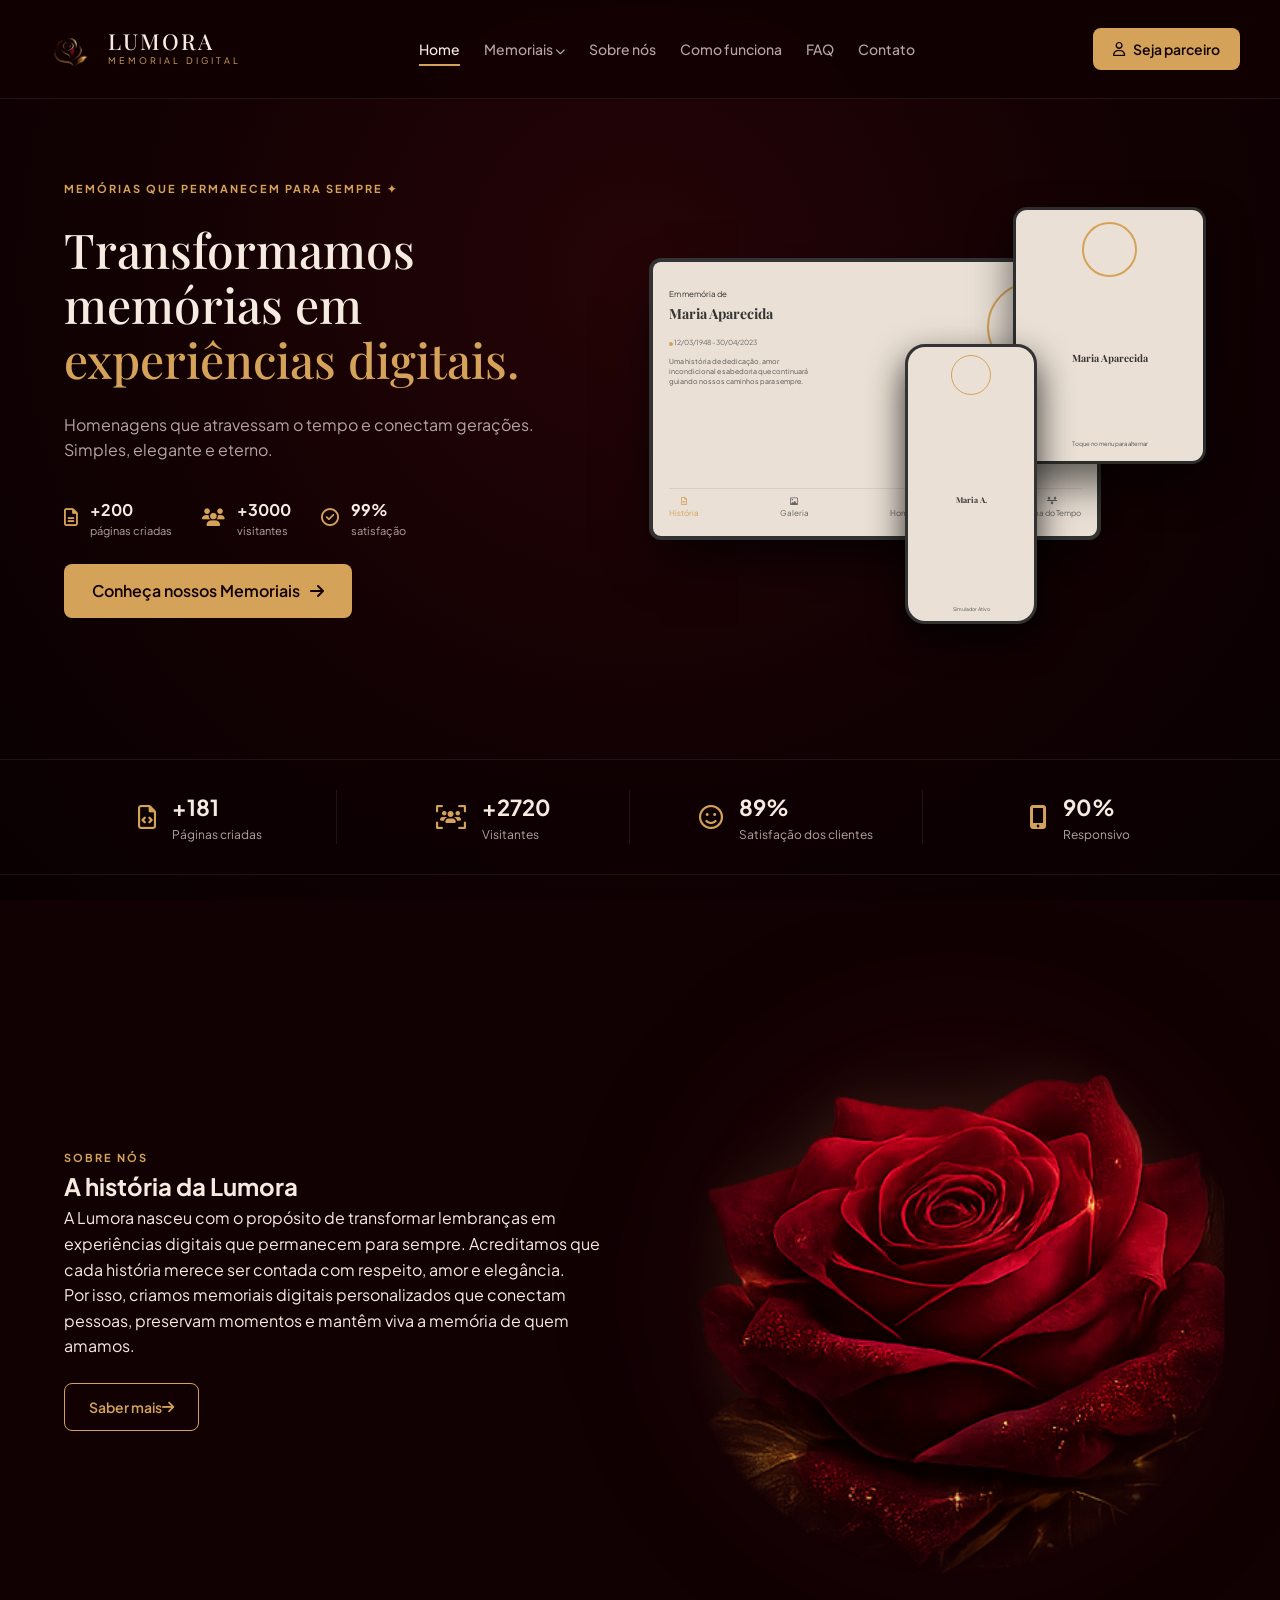
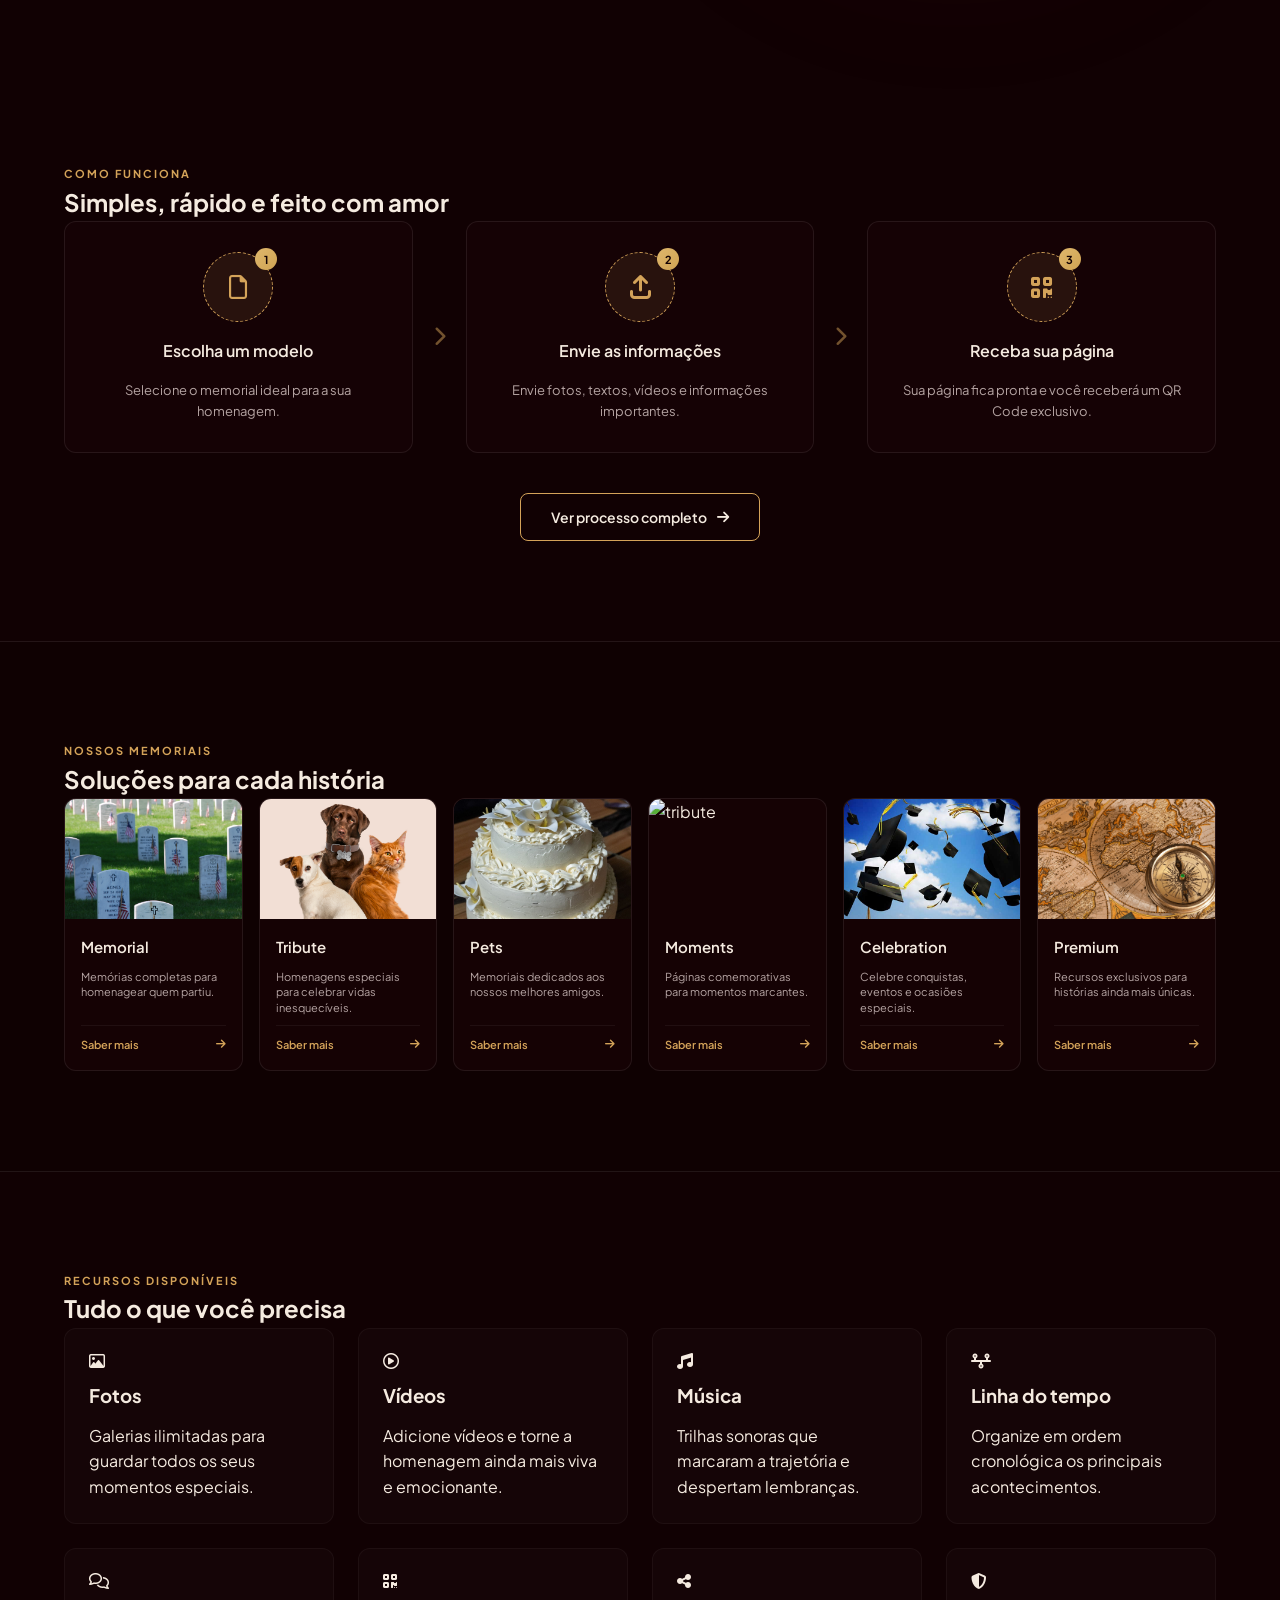
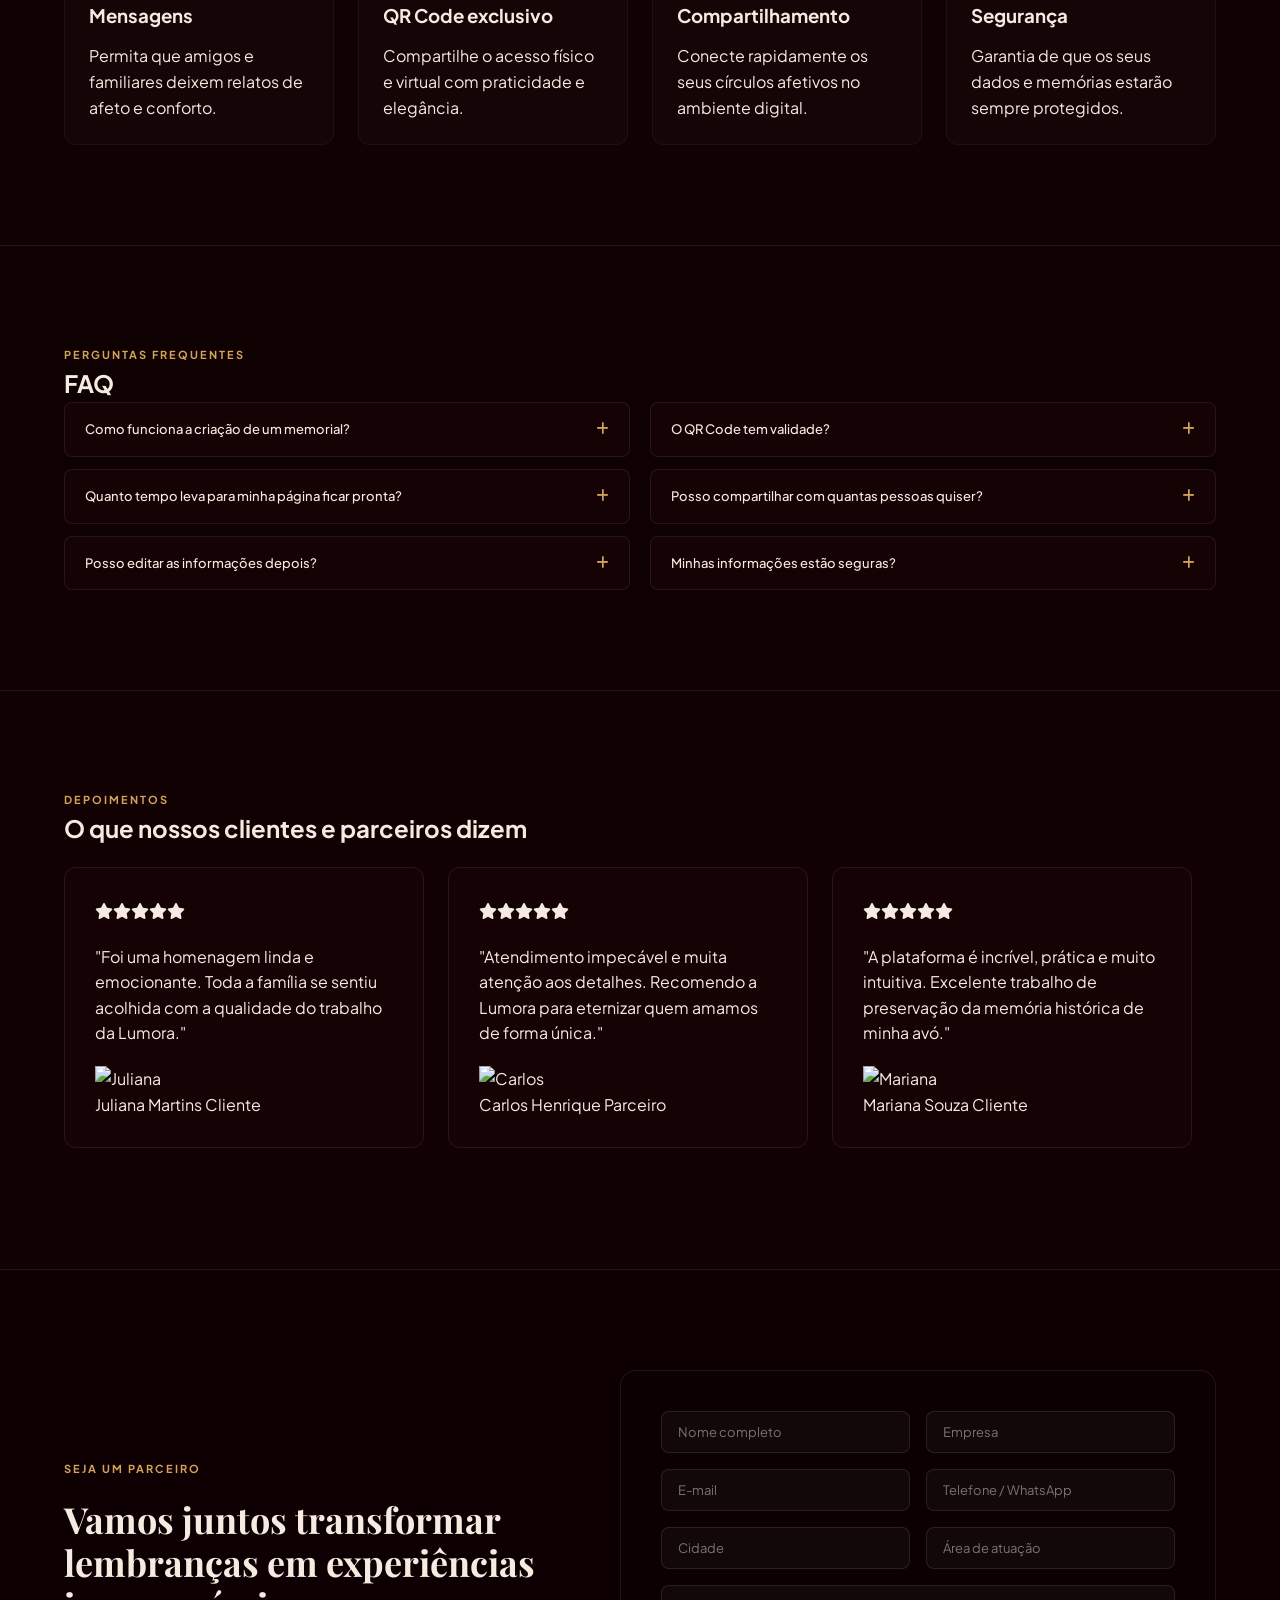
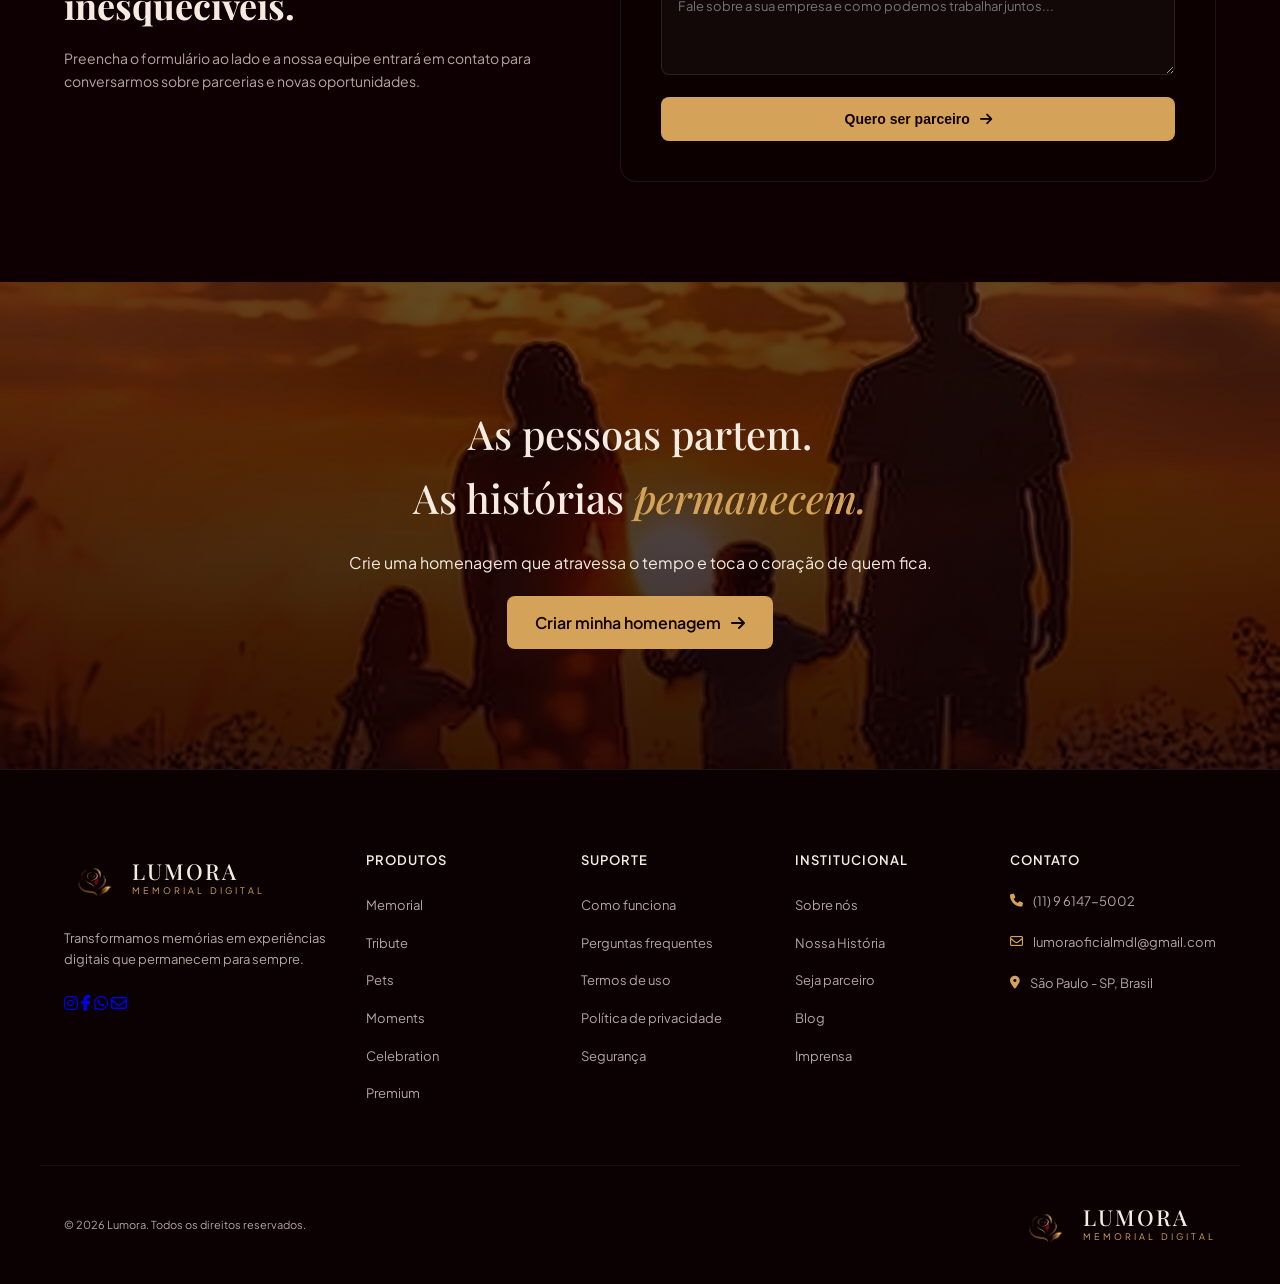
==== commit 19d0df6a: "Ajustando a logo e a imagem final" ====
--- a/index.html
+++ b/index.html
@@ -27,11 +27,7 @@
     <header>
         <div class="container header-wrap">
             <a href="#" class="logo">
-                <svg class="logo-rose-svg" viewBox="0 0 24 24" fill="none" stroke="currentColor" stroke-width="1.2" stroke-linecap="round" stroke-linejoin="round">
-                    <path d="M12 4c-1.5 0-3 1.5-3 3.5S10.5 11 12 11s3-1.5 3-3.5S13.5 4 12 4z"/>
-                    <path d="M12 2v2M9 7.5a3 3 0 0 0-3 3c0 2 2 3 3 4M15 7.5a3 3 0 0 1 3 3c0 2-2 3-3 4"/>
-                    <path d="M12 11v6M12 17a3 3 0 0 0-3 3v2M12 17a3 3 0 0 1 3 3v2"/>
-                </svg>
+                <img src="./assets/img/logo/rosalumora.png" alt="">
                 <div class="logo-text">
                     <span class="logo-title">LUMORA</span>
                     <span class="logo-subtitle">Memorial Digital</span>
@@ -42,7 +38,7 @@
             </button>
             <nav id="navbar">
                 <a href="#" class="active">Home</a>
-                <a href="#produtos">Produtos <i class="fa-solid fa-chevron-down" style="font-size: 10px;"></i></a>
+                <a href="#produtos">Memoriais <i class="fa-solid fa-chevron-down" style="font-size: 10px;"></i></a>
                 <a href="#sobre">Sobre nós</a>
                 <a href="#como-funciona">Como funciona</a>
                 <a href="#faq">FAQ</a>
@@ -86,7 +82,7 @@
                     </div>
                 </div>
 
-                <a href="#produtos" class="btn-cta">Conheça nossos produtos <i class="fa-solid fa-arrow-right"></i></a>
+                <a href="#produtos" class="btn-cta">Conheça nossos Memoriais <i class="fa-solid fa-arrow-right"></i></a>
             </div>
 
             <!-- Dispositivos Interativos (Mockup) -->
@@ -271,7 +267,7 @@
     <section id="produtos" class="products reveal">
         <div class="container">
             <div class="section-header">
-                <span class="tagline">NOSSOS PRODUTOS</span>
+                <span class="tagline">NOSSOS MEMORIAIS</span>
                 <h2>Soluções para cada história</h2>
             </div>
             <div class="products-grid">
@@ -597,16 +593,13 @@
     <footer>
         <div class="container footer-grid">
             <div class="footer-brand">
-                <a href="#" class="logo">
-                    <svg class="logo-rose-svg" viewBox="0 0 24 24" fill="none" stroke="currentColor" stroke-width="1.2" stroke-linecap="round" stroke-linejoin="round">
-                        <path d="M12 4c-1.5 0-3 1.5-3 3.5S10.5 11 12 11s3-1.5 3-3.5S13.5 4 12 4z"/>
-                        <path d="M12 2v2M9 7.5a3 3 0 0 0-3 3c0 2 2 3 3 4M15 7.5a3 3 0 0 1 3 3c0 2-2 3-3 4"/>
-                        <path d="M12 11v6M12 17a3 3 0 0 0-3 3v2M12 17a3 3 0 0 1 3 3v2"/>
-                    </svg>
-                    <div class="logo-text">
-                        <span class="logo-title">LUMORA</span>
-                    </div>
-                </a>
+            <a href="#" class="logo">
+                <img src="./assets/img/logo/rosalumora.png" alt="">
+                <div class="logo-text">
+                    <span class="logo-title">LUMORA</span>
+                    <span class="logo-subtitle">Memorial Digital</span>
+                </div>
+            </a>
                 <p class="footer-brand-desc">Transformamos memórias em experiências digitais que permanecem para sempre.</p>
                 <div class="social-icons">
                     <a href="#" class="social-icon"><i class="fa-brands fa-instagram"></i></a>
@@ -654,11 +647,11 @@
                 <h4>Contato</h4>
                 <div class="footer-contact-item">
                     <i class="fa-solid fa-phone"></i>
-                    <span>(11) 99999-9999</span>
+                    <span>(11) 9 6147-5002</span>
                 </div>
                 <div class="footer-contact-item">
                     <i class="fa-regular fa-envelope"></i>
-                    <span>contato@lumora.com.br</span>
+                    <span>lumoraoficialmdl@gmail.com</span>
                 </div>
                 <div class="footer-contact-item">
                     <i class="fa-solid fa-location-dot"></i>
@@ -668,11 +661,14 @@
         </div>
 
         <div class="container footer-bottom">
-            <span>© 2025 Lumora. Todos os direitos reservados.</span>
-            <svg class="logo-rose-svg" style="width: 16px; height: 16px; margin-left: 4px;" viewBox="0 0 24 24" fill="none" stroke="currentColor" stroke-width="1.5">
-                <path d="M12 4c-1.5 0-3 1.5-3 3.5S10.5 11 12 11s3-1.5 3-3.5S13.5 4 12 4z"/>
-                <path d="M12 11v6"/>
-            </svg>
+            <span>© 2026 Lumora. Todos os direitos reservados.</span>
+            <a href="#" class="logo">
+                <img src="./assets/img/logo/rosalumora.png" alt="">
+                <div class="logo-text">
+                    <span class="logo-title">LUMORA</span>
+                    <span class="logo-subtitle">Memorial Digital</span>
+                </div>
+            </a>
         </div>
     </footer>
 
--- a/assets/css/components.css
+++ b/assets/css/components.css
@@ -6,7 +6,17 @@
     text-decoration: none;
     color: var(--text-light);
 }
-
+.logo img{
+
+    width:58px;
+
+    height:58px;
+
+    object-fit:contain;
+
+    display:block;
+
+}
 .logo-text {
     display: flex;
     flex-direction: column;
--- a/assets/css/home.css
+++ b/assets/css/home.css
@@ -682,8 +682,8 @@
 .banner-cta {
   position: relative;
   background-image:
-    linear-gradient(rgba(17, 1, 3, 0.65), rgba(17, 1, 3, 0.85)),
-    url("https://images.unsplash.com/photo-1516627145497-ae6968895b74?auto=format&fit=crop&q=80&w=1600");
+  linear-gradient(rgba(17, 1, 3, 0.65), rgba(17, 1, 3, 0.85)),
+  url("./../img/depoimentos/familiapordosol.png");
   background-size: cover;
   background-position: center;
   padding: 120px 0;
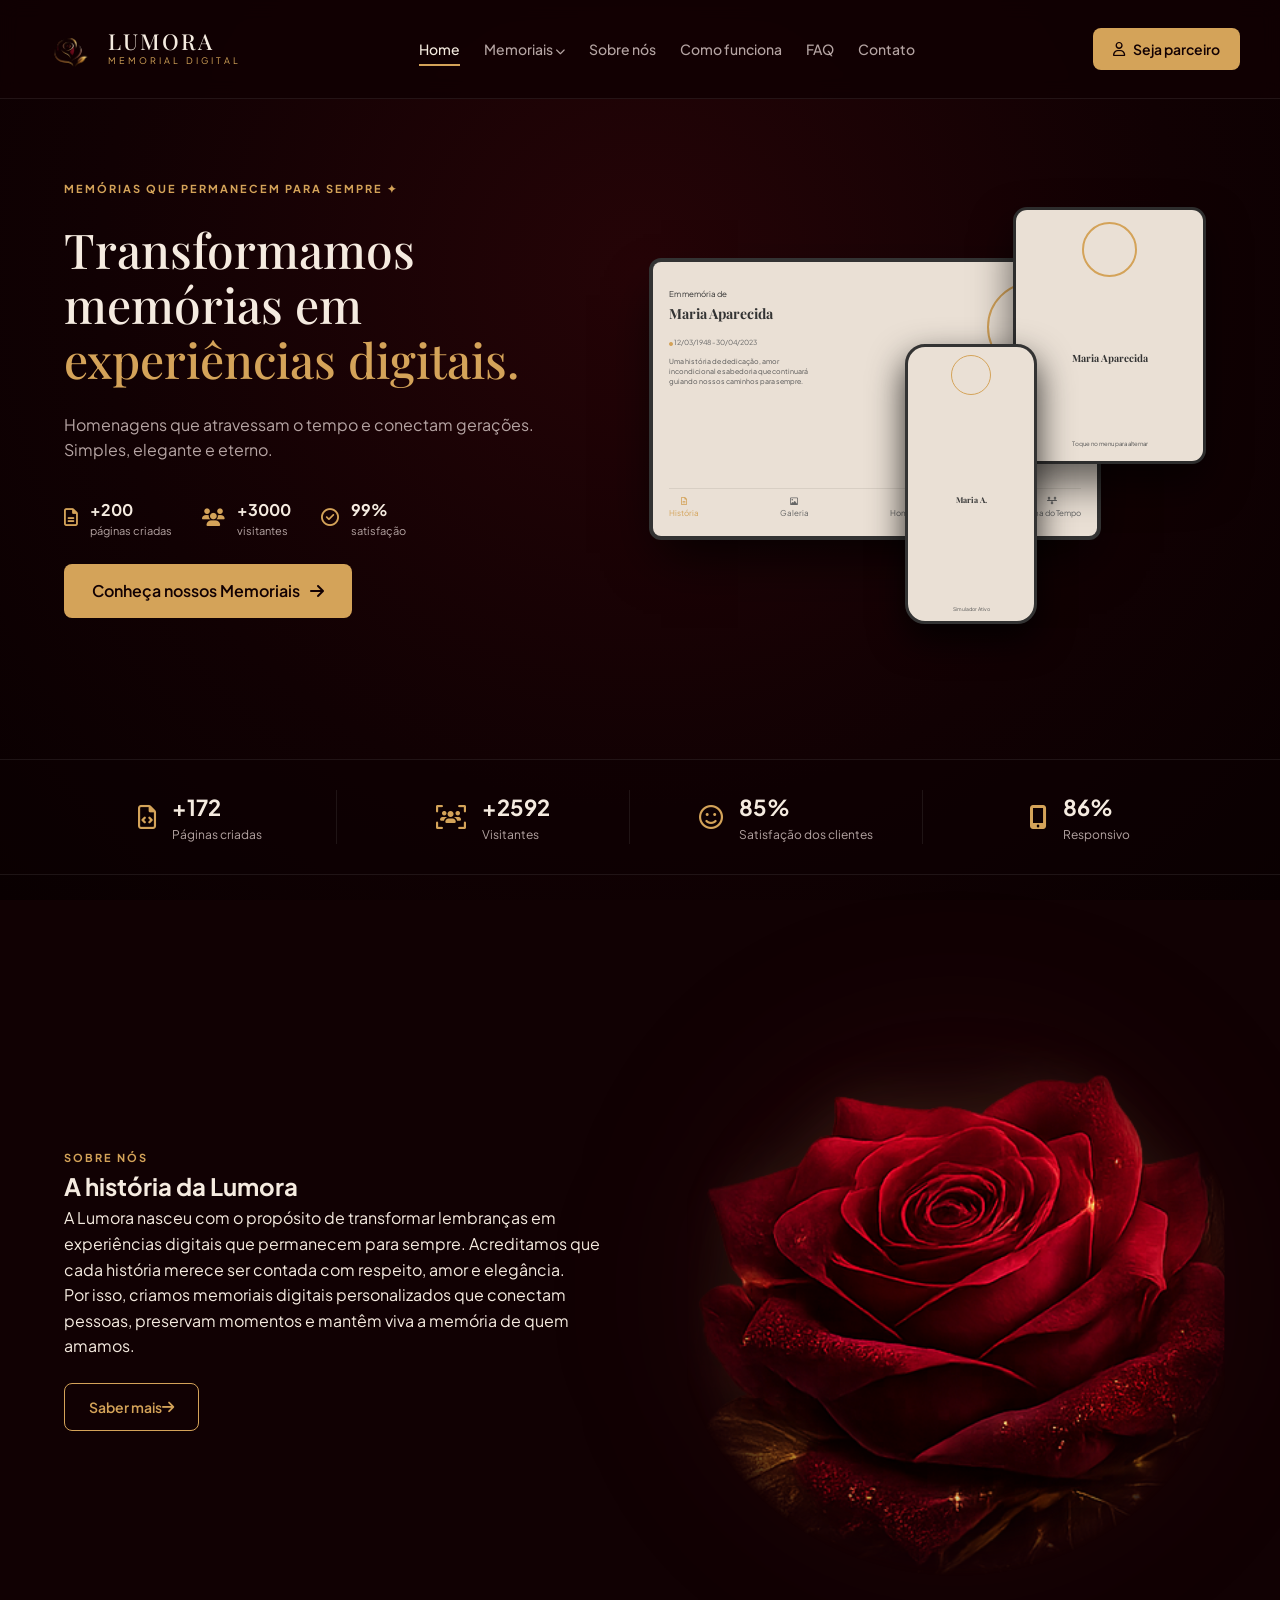
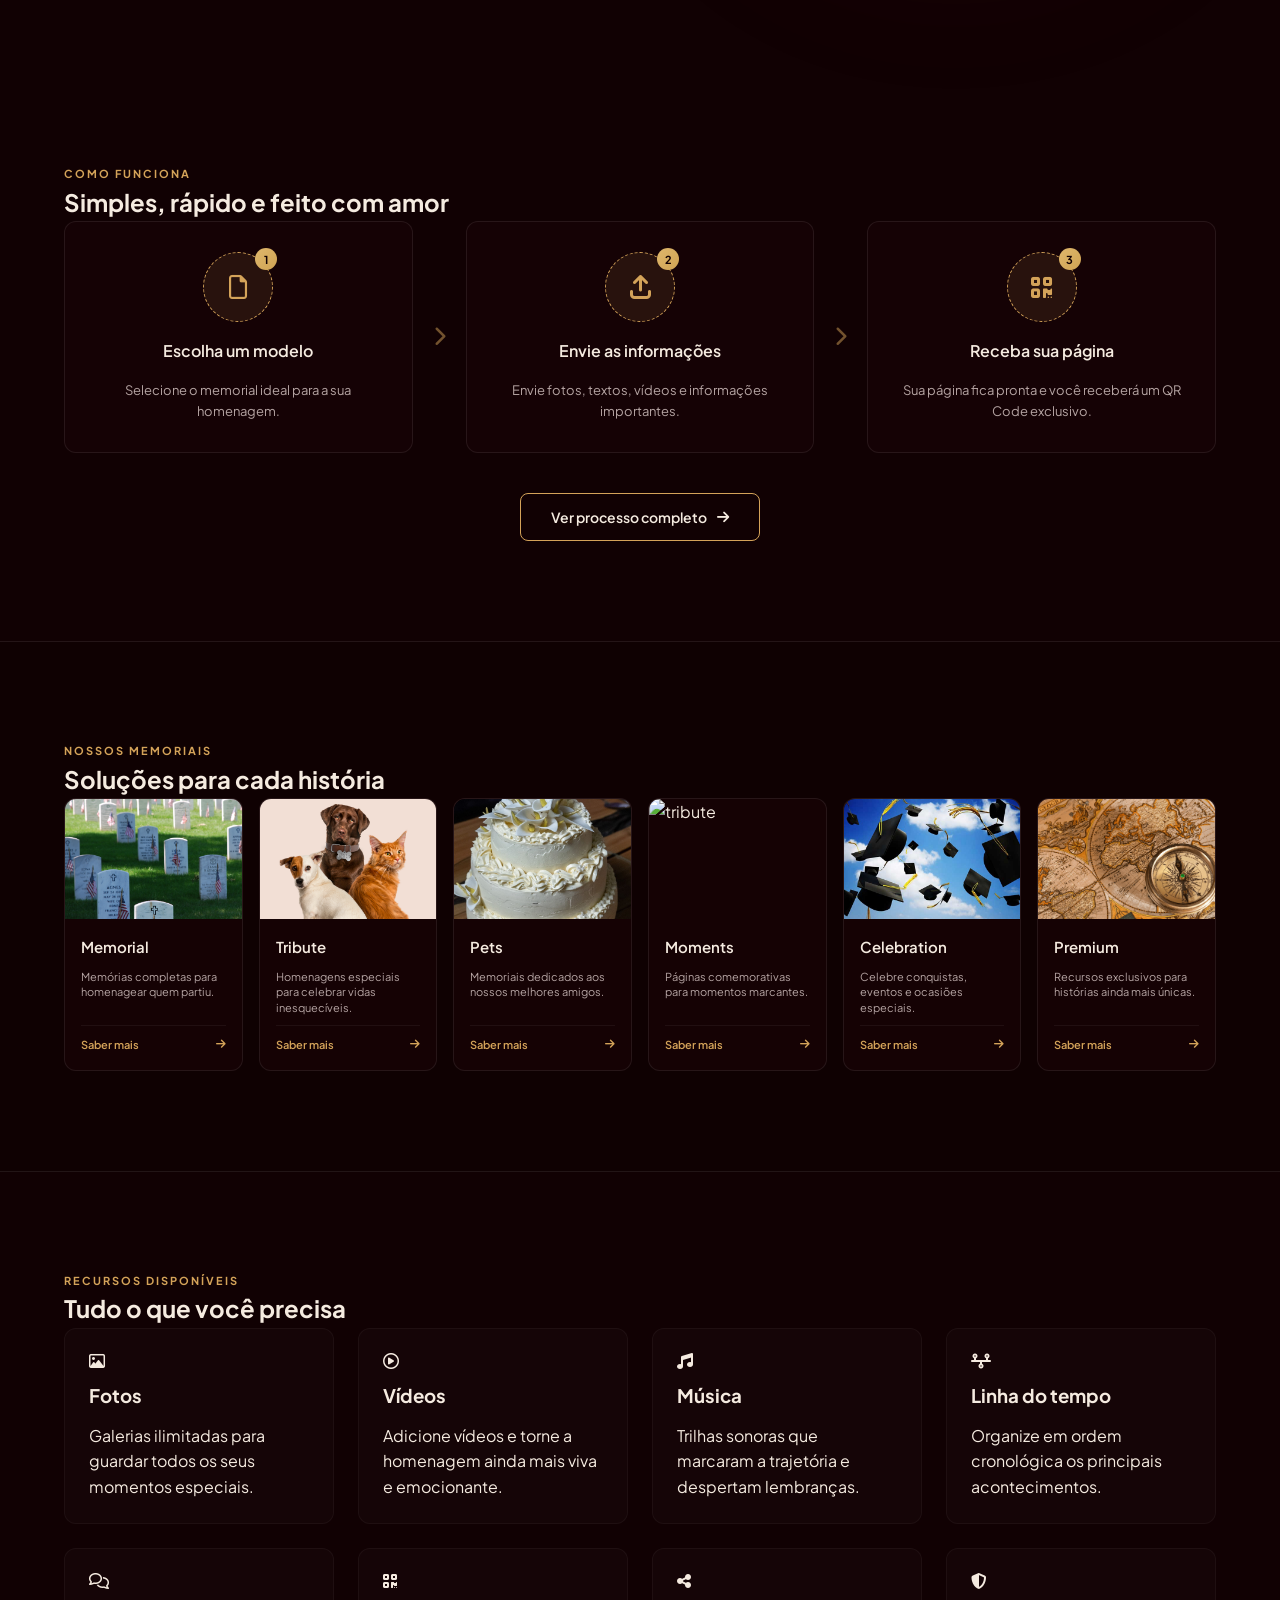
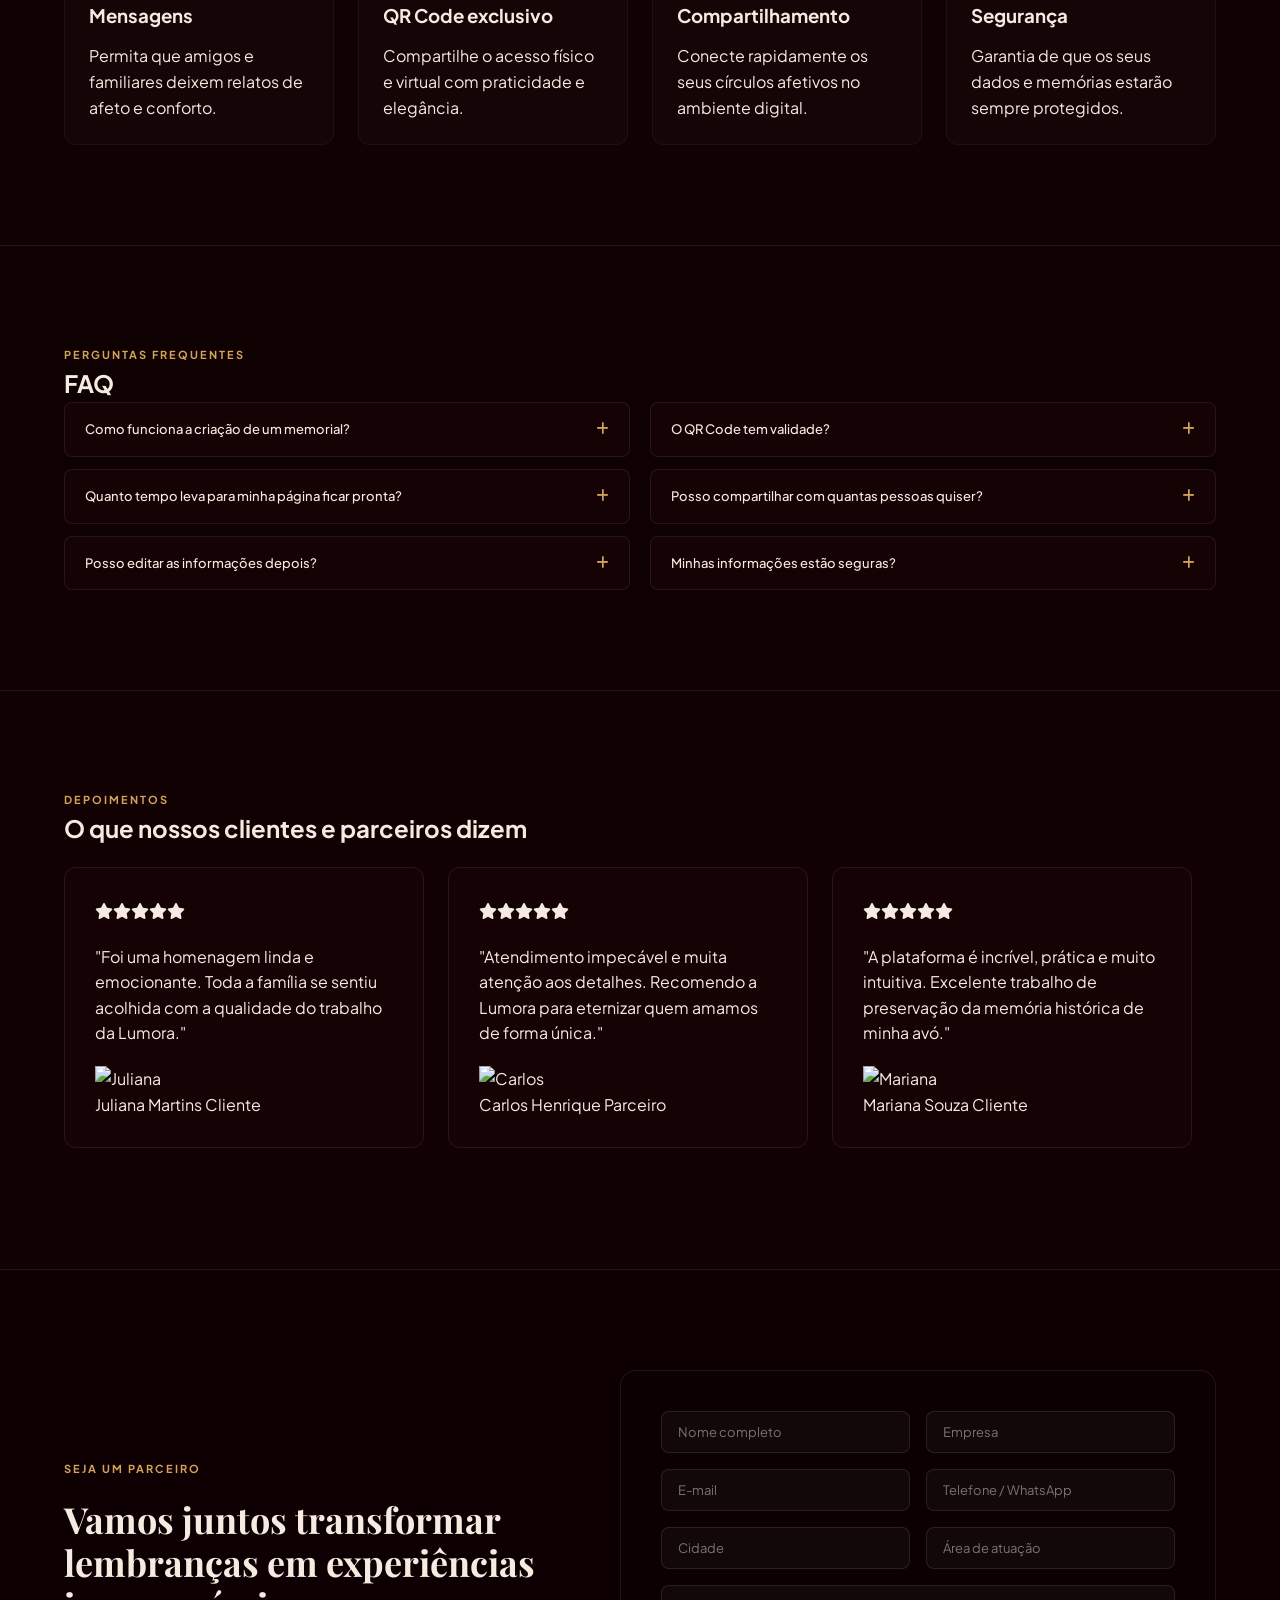
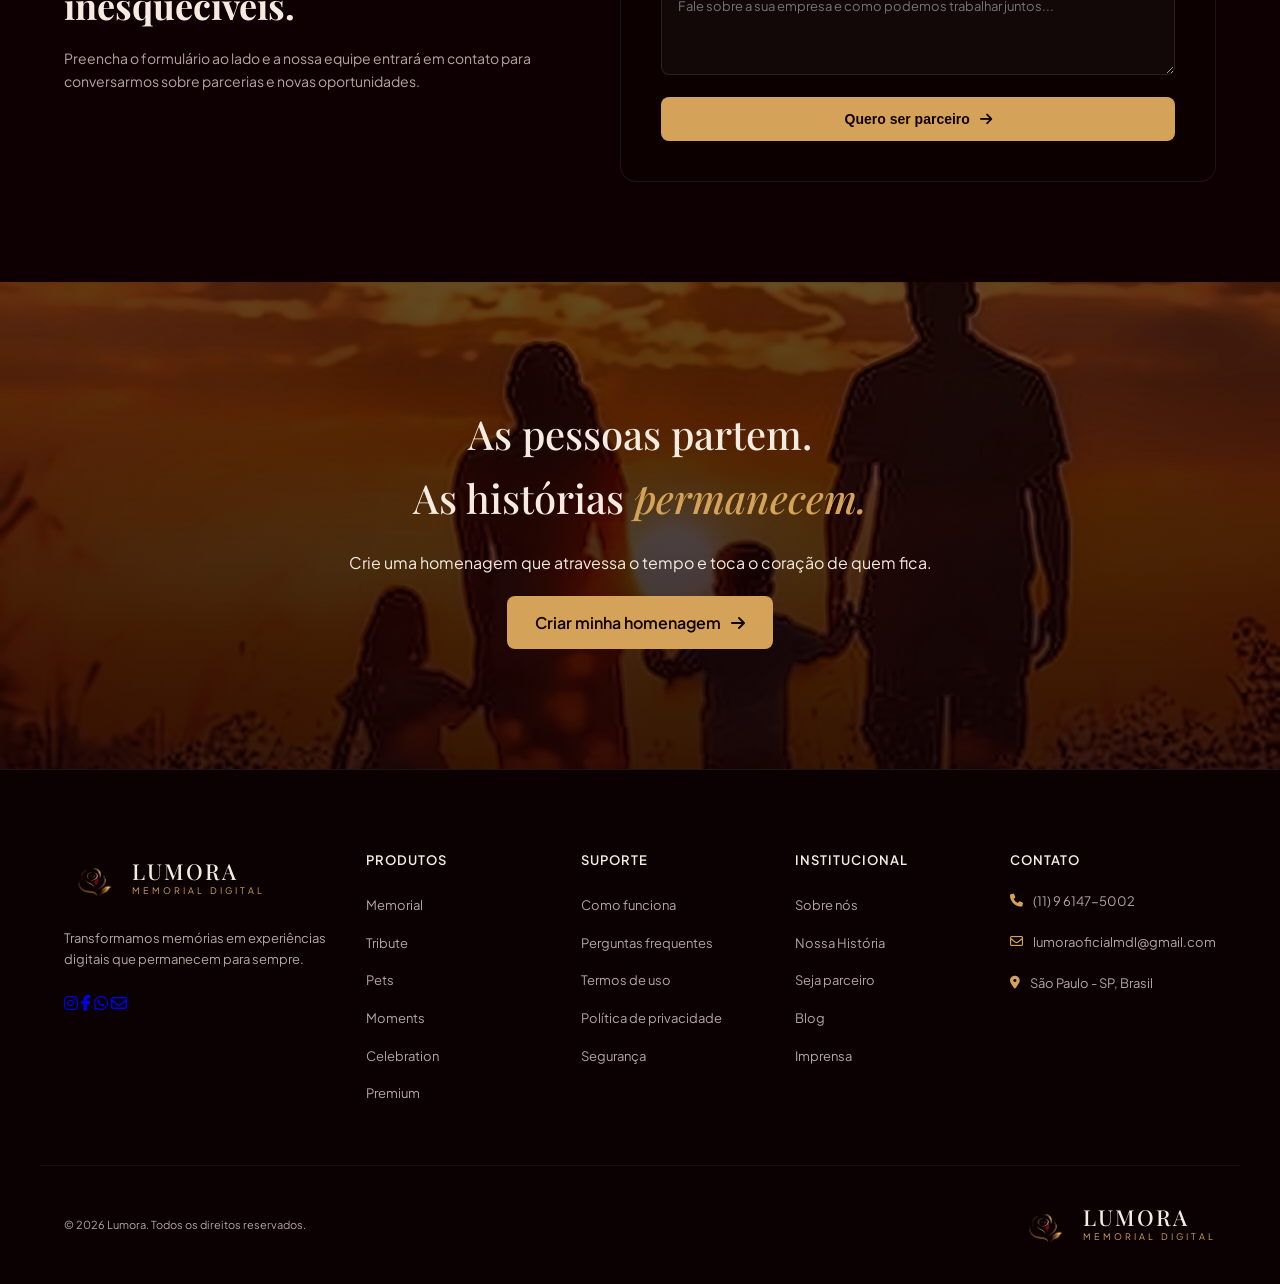
==== commit e5f2f8a0: "Ajustando o head do index.html e teste de formulario ok" ====
--- a/index.html
+++ b/index.html
@@ -1,19 +1,28 @@
 <!DOCTYPE html>
 <html lang="pt-BR">
 <head>
+    <!-- Configurações Básicas -->
     <meta charset="UTF-8">
+    <meta http-equiv="X-UA-Compatible" content="IE=edge">
     <meta name="viewport" content="width=device-width, initial-scale=1.0">
-    <title>Lumora - Memorial Digital</title>
-    
-    <!-- Google Fonts -->
+    <title>Lumora | Memorial Digital</title>
+    <meta name="description" content="Transformamos memórias em experiências digitais. Crie um memorial digital elegante, acessível por QR Code, para homenagear quem marcou sua história.">
+    <meta name="keywords" content="memorial digital, homenagem digital, QR Code memorial, memorial online, homenagem eterna, Lumora">
+    <meta name="author" content="Lumora, Marcos Ryan">
+    <meta name="robots" content="index, follow">
+    <meta name="theme-color" content="#230609">
+    <link rel="icon" href="./assets/img/logo/logolumora.png">
+    <meta property="og:type" content="website">
+    <meta property="og:title" content="Lumora | Memorial Digital">
+    <meta property="og:description" content="Preserve histórias através de homenagens digitais elegantes e eternas.">
+    <meta property="og:url" content="https://lumora.com.br">
+    <meta name="twitter:card" content="summary_large_image">
+    <meta name="twitter:title" content="Lumora | Memorial Digital">
+    <meta name="twitter:description" content="Memórias que permanecem para sempre.">
     <link rel="preconnect" href="https://fonts.googleapis.com">
     <link rel="preconnect" href="https://fonts.gstatic.com" crossorigin>
-    <link href="https://fonts.googleapis.com/css2?family=Playfair+Display:ital,wght@0,400..900;1,400..900&family=Plus+Jakarta+Sans:wght@300;400;500;600;700;800&display=swap" rel="stylesheet">
-    
-    <!-- Font Awesome -->
+    <link href="https://fonts.googleapis.com/css2?family=Playfair+Display:wght@400;600;700&family=Plus+Jakarta+Sans:wght@300;400;500;600;700&display=swap"  rel="stylesheet">
     <link rel="stylesheet" href="https://cdnjs.cloudflare.com/ajax/libs/font-awesome/6.4.0/css/all.min.css">
-    
-    <!-- CSS Modularizado -->
     <link rel="stylesheet" href="assets/css/variables.css">
     <link rel="stylesheet" href="assets/css/global.css">
     <link rel="stylesheet" href="assets/css/layout.css">
@@ -49,546 +58,546 @@
             </a>
         </div>
     </header>
-
-    <!-- SEÇÃO 1: HERO -->
-    <section class="hero reveal">
-        <div class="container hero-grid">
-            <div class="hero-content">
-                <div class="tagline">MEMÓRIAS QUE PERMANECEM PARA SEMPRE ✦</div>
-                <h1>Transformamos memórias em <span>experiências digitais.</span></h1>
-                <p class="description">Homenagens que atravessam o tempo e conectam gerações. Simples, elegante e eterno.</p>
+    <main>
+        <!-- SEÇÃO 1: HERO -->
+        <section class="hero reveal">
+            <div class="container hero-grid">
+                <div class="hero-content">
+                    <div class="tagline">MEMÓRIAS QUE PERMANECEM PARA SEMPRE ✦</div>
+                    <h1>Transformamos memórias em <span>experiências digitais.</span></h1>
+                    <p class="description">Homenagens que atravessam o tempo e conectam gerações. Simples, elegante e eterno.</p>
+                    
+                    <div class="hero-mini-stats">
+                        <div class="mini-stat-item">
+                            <i class="fa-regular fa-file-lines mini-stat-icon"></i>
+                            <div>
+                                <span class="mini-stat-value">+200</span>
+                                <span class="mini-stat-label">páginas criadas</span>
+                            </div>
+                        </div>
+                        <div class="mini-stat-item">
+                            <i class="fa-solid fa-users mini-stat-icon"></i>
+                            <div>
+                                <span class="mini-stat-value">+3000</span>
+                                <span class="mini-stat-label">visitantes</span>
+                            </div>
+                        </div>
+                        <div class="mini-stat-item">
+                            <i class="fa-regular fa-circle-check mini-stat-icon"></i>
+                            <div>
+                                <span class="mini-stat-value">99%</span>
+                                <span class="mini-stat-label">satisfação</span>
+                            </div>
+                        </div>
+                    </div>
+
+                    <a href="#produtos" class="btn-cta">Conheça nossos Memoriais <i class="fa-solid fa-arrow-right"></i></a>
+                </div>
+
+                <!-- Dispositivos Interativos (Mockup) -->
+                <div class="mockup-wrapper">
+                    <div class="laptop-mockup">
+                        <div class="laptop-screen">
+                            <!-- Aba História -->
+                            <div class="mockup-tab-content active" id="tab-historia">
+                                <span style="font-size: 8px;">Em memória de</span>
+                                <h3 style="font-family: var(--font-serif); font-size: 14px;">Maria Aparecida</h3>
+                                <span style="font-size: 7px; color: #666;"><i class="fa-solid fa-circle" style="font-size: 4px; color: var(--gold);"></i> 12/03/1948 - 30/04/2023</span>
+                                <p style="font-size: 7px; color: #555; max-width: 140px; margin-top: 6px; line-height: 1.4;">Uma história de dedicação, amor incondicional e sabedoria que continuará guiando nossos caminhos para sempre.</p>
+                            </div>
+                            <!-- Aba Galeria -->
+                            <div class="mockup-tab-content" id="tab-galeria">
+                                <h3 style="font-family: var(--font-serif); font-size: 11px; margin-bottom: 5px;">Galeria de Lembranças</h3>
+                                <div style="display: grid; grid-template-columns: repeat(3, 1fr); gap: 4px;">
+                                    <div style="aspect-ratio: 1; background: #ddd; border-radius: 4px; background-image: url('https://images.unsplash.com/photo-1544005313-94ddf0286df2?auto=format&fit=crop&w=150'); background-size: cover;"></div>
+                                    <div style="aspect-ratio: 1; background: #ccc; border-radius: 4px; background-image: url('https://images.unsplash.com/photo-1492562080023-ab3db95bfbce?auto=format&fit=crop&w=150'); background-size: cover;"></div>
+                                    <div style="aspect-ratio: 1; background: #bbb; border-radius: 4px; background-image: url('https://images.unsplash.com/photo-1508214751196-bcfd4ca60f91?auto=format&fit=crop&w=150'); background-size: cover;"></div>
+                                </div>
+                            </div>
+                            <!-- Aba Homenagens -->
+                            <div class="mockup-tab-content" id="tab-homenagens">
+                                <h3 style="font-family: var(--font-serif); font-size: 11px; margin-bottom: 4px;">Últimas Homenagens</h3>
+                                <div style="background: rgba(255,255,255,0.6); padding: 5px; border-radius: 4px; font-size: 6px; margin-bottom: 3px;">
+                                    <strong>"Sempre viva em meu coração."</strong> - Lucas M.
+                                </div>
+                                <div style="background: rgba(255,255,255,0.6); padding: 5px; border-radius: 4px; font-size: 6px;">
+                                    <strong>"Uma inspiração de vida eterna."</strong> - Sophia G.
+                                </div>
+                            </div>
+                            <!-- Aba Cronologia -->
+                            <div class="mockup-tab-content" id="tab-cronologia">
+                                <h3 style="font-family: var(--font-serif); font-size: 11px; margin-bottom: 4px;">Linha do Tempo</h3>
+                                <div style="border-left: 1px solid var(--gold); padding-left: 6px; font-size: 6px; display: flex; flex-direction: column; gap: 4px;">
+                                    <div><strong>1968</strong> - Conclusão do Magistério</div>
+                                    <div><strong>1975</strong> - Nascimento do primeiro filho</div>
+                                    <div><strong>2010</strong> - Início do projeto voluntário</div>
+                                </div>
+                            </div>
+                            
+                            <div class="laptop-portrait"></div>
+
+                            <div class="mockup-nav">
+                                <div class="mockup-nav-item active" data-tab="tab-historia">
+                                    <i class="fa-regular fa-file-lines"></i>
+                                    <span>História</span>
+                                </div>
+                                <div class="mockup-nav-item" data-tab="tab-galeria">
+                                    <i class="fa-regular fa-image"></i>
+                                    <span>Galeria</span>
+                                </div>
+                                <div class="mockup-nav-item" data-tab="tab-homenagens">
+                                    <i class="fa-regular fa-heart"></i>
+                                    <span>Homenagens</span>
+                                </div>
+                                <div class="mockup-nav-item" data-tab="tab-cronologia">
+                                    <i class="fa-solid fa-timeline"></i>
+                                    <span>Linha do Tempo</span>
+                                </div>
+                            </div>
+                        </div>
+                    </div>
+                    <div class="tablet-mockup">
+                        <div class="tablet-screen">
+                            <div class="tablet-portrait"></div>
+                            <h4 style="font-family: var(--font-serif); font-size: 10px;" id="tablet-name">Maria Aparecida</h4>
+                            <div style="font-size: 6px; color: #555;">Toque no menu para alternar</div>
+                        </div>
+                    </div>
+                    <div class="phone-mockup">
+                        <div class="phone-screen">
+                            <div class="phone-portrait"></div>
+                            <h5 style="font-family: var(--font-serif); font-size: 8px;" id="phone-name">Maria A.</h5>
+                            <div style="font-size: 5px; color: #555;">Simulador Ativo</div>
+                        </div>
+                    </div>
+                </div>
+            </div>
+        </section>
+
+        <!-- STATS BAR -->
+        <section class="stats-bar">
+            <div class="container stats-bar-grid">
+                <div class="bar-stat-item">
+                    <i class="fa-regular fa-file-code bar-stat-icon"></i>
+                    <div>
+                        <div class="bar-stat-number" data-target="200">+0</div>
+                        <div class="bar-stat-desc">Páginas criadas</div>
+                    </div>
+                </div>
+                <div class="bar-stat-item">
+                    <i class="fa-solid fa-users-viewfinder bar-stat-icon"></i>
+                    <div>
+                        <div class="bar-stat-number" data-target="3000">+0</div>
+                        <div class="bar-stat-desc">Visitantes</div>
+                    </div>
+                </div>
+                <div class="bar-stat-item">
+                    <i class="fa-regular fa-face-smile bar-stat-icon"></i>
+                    <div>
+                        <div class="bar-stat-number" data-target="99">0%</div>
+                        <div class="bar-stat-desc">Satisfação dos clientes</div>
+                    </div>
+                </div>
+                <div class="bar-stat-item">
+                    <i class="fa-solid fa-mobile-screen-button bar-stat-icon"></i>
+                    <div>
+                        <div class="bar-stat-number" data-target="100">0%</div>
+                        <div class="bar-stat-desc">Responsivo</div>
+                    </div>
+                </div>
+            </div>
+        </section>
+
+        <!-- SEÇÃO 2: SOBRE NÓS -->
+        <section id="sobre" class="about reveal">
+            <div class="container about-grid">
+                <div class="about-text">
+                    <span class="tagline">SOBRE NÓS</span>
+                    <h2>A história da Lumora</h2>
+                    <p>A Lumora nasceu com o propósito de transformar lembranças em experiências digitais que permanecem para sempre. Acreditamos que cada história merece ser contada com respeito, amor e elegância.</p>
+                    <p>Por isso, criamos memoriais digitais personalizados que conectam pessoas, preservam momentos e mantêm viva a memória de quem amamos.</p>
+                    <a href="./assets/pages/internas/sobrebos.html" class="btn-outline">Saber mais <i class="fa-solid fa-arrow-right"></i></a>
+                </div>
                 
-                <div class="hero-mini-stats">
-                    <div class="mini-stat-item">
-                        <i class="fa-regular fa-file-lines mini-stat-icon"></i>
-                        <div>
-                            <span class="mini-stat-value">+200</span>
-                            <span class="mini-stat-label">páginas criadas</span>
-                        </div>
-                    </div>
-                    <div class="mini-stat-item">
-                        <i class="fa-solid fa-users mini-stat-icon"></i>
-                        <div>
-                            <span class="mini-stat-value">+3000</span>
-                            <span class="mini-stat-label">visitantes</span>
-                        </div>
-                    </div>
-                    <div class="mini-stat-item">
-                        <i class="fa-regular fa-circle-check mini-stat-icon"></i>
-                        <div>
-                            <span class="mini-stat-value">99%</span>
-                            <span class="mini-stat-label">satisfação</span>
-                        </div>
-                    </div>
-                </div>
-
-                <a href="#produtos" class="btn-cta">Conheça nossos Memoriais <i class="fa-solid fa-arrow-right"></i></a>
-            </div>
-
-            <!-- Dispositivos Interativos (Mockup) -->
-            <div class="mockup-wrapper">
-                <div class="laptop-mockup">
-                    <div class="laptop-screen">
-                        <!-- Aba História -->
-                        <div class="mockup-tab-content active" id="tab-historia">
-                            <span style="font-size: 8px;">Em memória de</span>
-                            <h3 style="font-family: var(--font-serif); font-size: 14px;">Maria Aparecida</h3>
-                            <span style="font-size: 7px; color: #666;"><i class="fa-solid fa-circle" style="font-size: 4px; color: var(--gold);"></i> 12/03/1948 - 30/04/2023</span>
-                            <p style="font-size: 7px; color: #555; max-width: 140px; margin-top: 6px; line-height: 1.4;">Uma história de dedicação, amor incondicional e sabedoria que continuará guiando nossos caminhos para sempre.</p>
-                        </div>
-                        <!-- Aba Galeria -->
-                        <div class="mockup-tab-content" id="tab-galeria">
-                            <h3 style="font-family: var(--font-serif); font-size: 11px; margin-bottom: 5px;">Galeria de Lembranças</h3>
-                            <div style="display: grid; grid-template-columns: repeat(3, 1fr); gap: 4px;">
-                                <div style="aspect-ratio: 1; background: #ddd; border-radius: 4px; background-image: url('https://images.unsplash.com/photo-1544005313-94ddf0286df2?auto=format&fit=crop&w=150'); background-size: cover;"></div>
-                                <div style="aspect-ratio: 1; background: #ccc; border-radius: 4px; background-image: url('https://images.unsplash.com/photo-1492562080023-ab3db95bfbce?auto=format&fit=crop&w=150'); background-size: cover;"></div>
-                                <div style="aspect-ratio: 1; background: #bbb; border-radius: 4px; background-image: url('https://images.unsplash.com/photo-1508214751196-bcfd4ca60f91?auto=format&fit=crop&w=150'); background-size: cover;"></div>
-                            </div>
-                        </div>
-                        <!-- Aba Homenagens -->
-                        <div class="mockup-tab-content" id="tab-homenagens">
-                            <h3 style="font-family: var(--font-serif); font-size: 11px; margin-bottom: 4px;">Últimas Homenagens</h3>
-                            <div style="background: rgba(255,255,255,0.6); padding: 5px; border-radius: 4px; font-size: 6px; margin-bottom: 3px;">
-                                <strong>"Sempre viva em meu coração."</strong> - Lucas M.
-                            </div>
-                            <div style="background: rgba(255,255,255,0.6); padding: 5px; border-radius: 4px; font-size: 6px;">
-                                <strong>"Uma inspiração de vida eterna."</strong> - Sophia G.
-                            </div>
-                        </div>
-                        <!-- Aba Cronologia -->
-                        <div class="mockup-tab-content" id="tab-cronologia">
-                            <h3 style="font-family: var(--font-serif); font-size: 11px; margin-bottom: 4px;">Linha do Tempo</h3>
-                            <div style="border-left: 1px solid var(--gold); padding-left: 6px; font-size: 6px; display: flex; flex-direction: column; gap: 4px;">
-                                <div><strong>1968</strong> - Conclusão do Magistério</div>
-                                <div><strong>1975</strong> - Nascimento do primeiro filho</div>
-                                <div><strong>2010</strong> - Início do projeto voluntário</div>
-                            </div>
-                        </div>
-                        
-                        <div class="laptop-portrait"></div>
-
-                        <div class="mockup-nav">
-                            <div class="mockup-nav-item active" data-tab="tab-historia">
-                                <i class="fa-regular fa-file-lines"></i>
-                                <span>História</span>
-                            </div>
-                            <div class="mockup-nav-item" data-tab="tab-galeria">
-                                <i class="fa-regular fa-image"></i>
-                                <span>Galeria</span>
-                            </div>
-                            <div class="mockup-nav-item" data-tab="tab-homenagens">
-                                <i class="fa-regular fa-heart"></i>
-                                <span>Homenagens</span>
-                            </div>
-                            <div class="mockup-nav-item" data-tab="tab-cronologia">
-                                <i class="fa-solid fa-timeline"></i>
-                                <span>Linha do Tempo</span>
-                            </div>
-                        </div>
-                    </div>
-                </div>
-                <div class="tablet-mockup">
-                    <div class="tablet-screen">
-                        <div class="tablet-portrait"></div>
-                        <h4 style="font-family: var(--font-serif); font-size: 10px;" id="tablet-name">Maria Aparecida</h4>
-                        <div style="font-size: 6px; color: #555;">Toque no menu para alternar</div>
-                    </div>
-                </div>
-                <div class="phone-mockup">
-                    <div class="phone-screen">
-                        <div class="phone-portrait"></div>
-                        <h5 style="font-family: var(--font-serif); font-size: 8px;" id="phone-name">Maria A.</h5>
-                        <div style="font-size: 5px; color: #555;">Simulador Ativo</div>
-                    </div>
-                </div>
-            </div>
-        </div>
-    </section>
-
-    <!-- STATS BAR -->
-    <section class="stats-bar">
-        <div class="container stats-bar-grid">
-            <div class="bar-stat-item">
-                <i class="fa-regular fa-file-code bar-stat-icon"></i>
-                <div>
-                    <div class="bar-stat-number" data-target="200">+0</div>
-                    <div class="bar-stat-desc">Páginas criadas</div>
-                </div>
-            </div>
-            <div class="bar-stat-item">
-                <i class="fa-solid fa-users-viewfinder bar-stat-icon"></i>
-                <div>
-                    <div class="bar-stat-number" data-target="3000">+0</div>
-                    <div class="bar-stat-desc">Visitantes</div>
-                </div>
-            </div>
-            <div class="bar-stat-item">
-                <i class="fa-regular fa-face-smile bar-stat-icon"></i>
-                <div>
-                    <div class="bar-stat-number" data-target="99">0%</div>
-                    <div class="bar-stat-desc">Satisfação dos clientes</div>
-                </div>
-            </div>
-            <div class="bar-stat-item">
-                <i class="fa-solid fa-mobile-screen-button bar-stat-icon"></i>
-                <div>
-                    <div class="bar-stat-number" data-target="100">0%</div>
-                    <div class="bar-stat-desc">Responsivo</div>
-                </div>
-            </div>
-        </div>
-    </section>
-
-    <!-- SEÇÃO 2: SOBRE NÓS -->
-    <section id="sobre" class="about reveal">
-        <div class="container about-grid">
-            <div class="about-text">
-                <span class="tagline">SOBRE NÓS</span>
-                <h2>A história da Lumora</h2>
-                <p>A Lumora nasceu com o propósito de transformar lembranças em experiências digitais que permanecem para sempre. Acreditamos que cada história merece ser contada com respeito, amor e elegância.</p>
-                <p>Por isso, criamos memoriais digitais personalizados que conectam pessoas, preservam momentos e mantêm viva a memória de quem amamos.</p>
-                <a href="./assets/pages/internas/sobrebos.html" class="btn-outline">Saber mais <i class="fa-solid fa-arrow-right"></i></a>
-            </div>
-            
-            <div class="about-image-container">
-
-                <!-- Glow atrás da rosa -->
-                <div class="rose-glow-back"></div>
-                <img src="./assets/img/decorativos/rosavermelhaprincipal.png"
-                    alt="Rosa Lumora"
-                    class="blended-rose-image">
-
-            </div>
-        </div>
-    </section>
-
-    <!-- SEÇÃO 3: COMO FUNCIONA -->
-    <section id="como-funciona" class="how-it-works reveal">
-        <div class="container">
-            <div class="section-header">
-                <span class="tagline">COMO FUNCIONA</span>
-                <h2>Simples, rápido e feito com amor</h2>
-            </div>
-            <div class="steps-container">
-                <div class="step-card">
-                    <div class="step-num-icon">
-                        <i class="fa-regular fa-file"></i>
-                        <span class="step-num-badge">1</span>
-                    </div>
-                    <h3>Escolha um modelo</h3>
-                    <p>Selecione o memorial ideal para a sua homenagem.</p>
-                </div>
-                <i class="fa-solid fa-chevron-right step-arrow"></i>
-                <div class="step-card">
-                    <div class="step-num-icon">
-                        <i class="fa-solid fa-arrow-up-from-bracket"></i>
-                        <span class="step-num-badge">2</span>
-                    </div>
-                    <h3>Envie as informações</h3>
-                    <p>Envie fotos, textos, vídeos e informações importantes.</p>
-                </div>
-                <i class="fa-solid fa-chevron-right step-arrow"></i>
-                <div class="step-card">
-                    <div class="step-num-icon">
-                        <i class="fa-solid fa-qrcode"></i>
-                        <span class="step-num-badge">3</span>
-                    </div>
-                    <h3>Receba sua página</h3>
-                    <p>Sua página fica pronta e você receberá um QR Code exclusivo.</p>
-                </div>
-            </div>
-            <div class="how-it-works-action-row">
-                <a href="./assets/pages/internas/comofunciona.html" class="btn-outline-ghost">Ver processo completo <i class="fa-solid fa-arrow-right"></i></a>
-            </div>
-        </div>
-    </section>
-
-    <!-- SEÇÃO 4: NOSSOS PRODUTOS -->
-    <section id="produtos" class="products reveal">
-        <div class="container">
-            <div class="section-header">
-                <span class="tagline">NOSSOS MEMORIAIS</span>
-                <h2>Soluções para cada história</h2>
-            </div>
-            <div class="products-grid">
-                <!-- Card 1 -->
-                <div class="product-card">
-                    <img src="./assets/img/produtos/produtosmemorial.jpg" alt="memorial" class="product-img">
-                    <div class="product-info">
-                        <h3 class="product-title">Memorial</h3>
-                        <p class="product-desc">Memórias completas para homenagear quem partiu.</p>
-                        <a href="./assets/pages/produtos/memorial.html" class="btn-card-action">Saber mais <i class="fa-solid fa-arrow-right"></i></a>
-                    </div>
-                </div>
-                <!-- Card 2 -->
-                <div class="product-card">
-                    <img src="./assets/img/produtos/produtospets.png" alt="pets" class="product-img">
-                    <div class="product-info">
-                        <h3 class="product-title">Tribute</h3>
-                        <p class="product-desc">Homenagens especiais para celebrar vidas inesquecíveis.</p>
-                        <a href="#parceria" class="btn-card-action">Saber mais <i class="fa-solid fa-arrow-right"></i></a>
-                    </div>
-                </div>
-                <!-- Card 3 -->
-                <div class="product-card">
-                    <img src="./assets/img/produtos/produtosmoments.jpg" alt="moments" class="product-img">
-                    <div class="product-info">
-                        <h3 class="product-title">Pets</h3>
-                        <p class="product-desc">Memoriais dedicados aos nossos melhores amigos.</p>
-                        <a href="#parceria" class="btn-card-action">Saber mais <i class="fa-solid fa-arrow-right"></i></a>
-                    </div>
-                </div>
-                <!-- Card 4 -->
-                <div class="product-card">
-                    <img src="./assets/img/produtos/produtostribute.jpg" alt="tribute" class="product-img">
-                    <div class="product-info">
-                        <h3 class="product-title">Moments</h3>
-                        <p class="product-desc">Páginas comemorativas para momentos marcantes.</p>
-                        <a href="#parceria" class="btn-card-action">Saber mais <i class="fa-solid fa-arrow-right"></i></a>
-                    </div>
-                </div>
-                <!-- Card 5 -->
-                <div class="product-card">
-                    <img src="./assets/img/produtos/produtoslegacy.jpg" alt="legacy" class="product-img">
-                    <div class="product-info">
-                        <h3 class="product-title">Celebration</h3>
-                        <p class="product-desc">Celebre conquistas, eventos e ocasiões especiais.</p>
-                        <a href="#parceria" class="btn-card-action">Saber mais <i class="fa-solid fa-arrow-right"></i></a>
-                    </div>
-                </div>
-                <!-- Card 6 -->
-                <div class="product-card">
-                    <img src="./assets/img/produtos/produtoshistory.png" alt="history" class="product-img">
-                    <div class="product-info">
-                        <h3 class="product-title">Premium</h3>
-                        <p class="product-desc">Recursos exclusivos para histórias ainda mais únicas.</p>
-                        <a href="#parceria" class="btn-card-action">Saber mais <i class="fa-solid fa-arrow-right"></i></a>
-                    </div>
-                </div>
-            </div>
-        </div>
-    </section>
-
-    <!-- SEÇÃO 5: RECURSOS DISPONÍVEIS -->
-    <section class="features reveal">
-        <div class="container">
-            <div class="section-header">
-                <span class="tagline">RECURSOS DISPONÍVEIS</span>
-                <h2>Tudo o que você precisa</h2>
-            </div>
-            <div class="features-grid">
-                <div class="feature-item">
-                    <i class="fa-regular fa-image feature-icon"></i>
-                    <h3 class="feature-title">Fotos</h3>
-                    <p class="feature-desc">Galerias ilimitadas para guardar todos os seus momentos especiais.</p>
-                </div>
-                <div class="feature-item">
-                    <i class="fa-regular fa-circle-play feature-icon"></i>
-                    <h3 class="feature-title">Vídeos</h3>
-                    <p class="feature-desc">Adicione vídeos e torne a homenagem ainda mais viva e emocionante.</p>
-                </div>
-                <div class="feature-item">
-                    <i class="fa-solid fa-music feature-icon"></i>
-                    <h3 class="feature-title">Música</h3>
-                    <p class="feature-desc">Trilhas sonoras que marcaram a trajetória e despertam lembranças.</p>
-                </div>
-                <div class="feature-item">
-                    <i class="fa-solid fa-timeline feature-icon"></i>
-                    <h3 class="feature-title">Linha do tempo</h3>
-                    <p class="feature-desc">Organize em ordem cronológica os principais acontecimentos.</p>
-                </div>
-                <div class="feature-item">
-                    <i class="fa-regular fa-comments feature-icon"></i>
-                    <h3 class="feature-title">Mensagens</h3>
-                    <p class="feature-desc">Permita que amigos e familiares deixem relatos de afeto e conforto.</p>
-                </div>
-                <div class="feature-item">
-                    <i class="fa-solid fa-qrcode feature-icon"></i>
-                    <h3 class="feature-title">QR Code exclusivo</h3>
-                    <p class="feature-desc">Compartilhe o acesso físico e virtual com praticidade e elegância.</p>
-                </div>
-                <div class="feature-item">
-                    <i class="fa-solid fa-share-nodes feature-icon"></i>
-                    <h3 class="feature-title">Compartilhamento</h3>
-                    <p class="feature-desc">Conecte rapidamente os seus círculos afetivos no ambiente digital.</p>
-                </div>
-                <div class="feature-item">
-                    <i class="fa-solid fa-shield-halved feature-icon"></i>
-                    <h3 class="feature-title">Segurança</h3>
-                    <p class="feature-desc">Garantia de que os seus dados e memórias estarão sempre protegidos.</p>
-                </div>
-            </div>
-        </div>
-    </section>
-
-    <!-- SEÇÃO 6: FAQ -->
-    <section id="faq" class="faq reveal">
-        <div class="container">
-            <div class="section-header">
-                <span class="tagline">PERGUNTAS FREQUENTES</span>
-                <h2>FAQ</h2>
-            </div>
-            <div class="faq-grid">
-                <div class="faq-column">
-                    <div class="faq-item">
-                        <div class="faq-question-row">
-                            <span class="faq-question">Como funciona a criação de um memorial?</span>
-                            <i class="fa-solid fa-plus faq-icon"></i>
-                        </div>
-                        <div class="faq-answer">
-                            <p>É simples. Você seleciona o modelo ideal, preenche as informações necessárias de quem deseja homenagear (fotos, histórias, áudios) e nós cuidamos de criar o portal exclusivo e gerar o seu QR Code.</p>
-                        </div>
-                    </div>
-                    <div class="faq-item">
-                        <div class="faq-question-row">
-                            <span class="faq-question">Quanto tempo leva para minha página ficar pronta?</span>
-                            <i class="fa-solid fa-plus faq-icon"></i>
-                        </div>
-                        <div class="faq-answer">
-                            <p>A página básica de homenagem é ativada em até 24 horas após o envio de todos os arquivos e confirmação do modelo selecionado.</p>
-                        </div>
-                    </div>
-                    <div class="faq-item">
-                        <div class="faq-question-row">
-                            <span class="faq-question">Posso editar as informações depois?</span>
-                            <i class="fa-solid fa-plus faq-icon"></i>
-                        </div>
-                        <div class="faq-answer">
-                            <p>Sim, através da nossa plataforma ou solicitando suporte, você poderá atualizar fotos, textos ou adicionar novos conteúdos ao memorial sempre que desejar.</p>
-                        </div>
-                    </div>
-                </div>
-                <div class="faq-column">
-                    <div class="faq-item">
-                        <div class="faq-question-row">
-                            <span class="faq-question">O QR Code tem validade?</span>
-                            <i class="fa-solid fa-plus faq-icon"></i>
-                        </div>
-                        <div class="faq-answer">
-                            <p>Não. Uma vez contratado o plano memorial permanente, o QR Code é vitalício e o link se mantém estável para consulta a qualquer momento.</p>
-                        </div>
-                    </div>
-                    <div class="faq-item">
-                        <div class="faq-question-row">
-                            <span class="faq-question">Posso compartilhar com quantas pessoas quiser?</span>
-                            <i class="fa-solid fa-plus faq-icon"></i>
-                        </div>
-                        <div class="faq-answer">
-                            <p>Não há restrição de acessos. O link e o QR Code podem ser distribuídos livremente para todos os amigos e familiares sem custos adicionais por tráfego.</p>
-                        </div>
-                    </div>
-                    <div class="faq-item">
-                        <div class="faq-question-row">
-                            <span class="faq-question">Minhas informações estão seguras?</span>
-                            <i class="fa-solid fa-plus faq-icon"></i>
-                        </div>
-                        <div class="faq-answer">
-                            <p>Sim, utilizamos servidores protegidos com criptografia SSL para assegurar que todo o conteúdo inserido esteja seguro contra acessos não autorizados.</p>
-                        </div>
-                    </div>
-                </div>
-            </div>
-        </div>
-    </section>
-
-    <!-- SEÇÃO 7: DEPOIMENTOS -->
-    <section class="testimonials reveal">
-        <div class="container">
-            <div class="section-header">
-                <span class="tagline">DEPOIMENTOS</span>
-                <h2>O que nossos clientes e parceiros dizem</h2>
-            </div>
-
-            <div class="testimonials-carousel-container">
-                <div class="testimonials-track" id="testimonials-track">
-                    <div class="testimonial-card">
-                        <div class="stars">
-                            <i class="fa-solid fa-star"></i><i class="fa-solid fa-star"></i><i class="fa-solid fa-star"></i><i class="fa-solid fa-star"></i><i class="fa-solid fa-star"></i>
-                        </div>
-                        <p class="testimonial-text">"Foi uma homenagem linda e emocionante. Toda a família se sentiu acolhida com a qualidade do trabalho da Lumora."</p>
-                        <div class="testimonial-author">
-                            <img src="https://images.unsplash.com/photo-1534528741775-53994a69daeb?auto=format&fit=crop&q=80&w=100" alt="Juliana" class="author-img">
-                            <div class="author-info">
-                                <span class="author-name">Juliana Martins</span>
-                                <span class="author-role">Cliente</span>
-                            </div>
-                        </div>
-                    </div>
-                    <div class="testimonial-card">
-                        <div class="stars">
-                            <i class="fa-solid fa-star"></i><i class="fa-solid fa-star"></i><i class="fa-solid fa-star"></i><i class="fa-solid fa-star"></i><i class="fa-solid fa-star"></i>
-                        </div>
-                        <p class="testimonial-text">"Atendimento impecável e muita atenção aos detalhes. Recomendo a Lumora para eternizar quem amamos de forma única."</p>
-                        <div class="testimonial-author">
-                            <img src="https://images.unsplash.com/photo-1507003211169-0a1dd7228f2d?auto=format&fit=crop&q=80&w=100" alt="Carlos" class="author-img">
-                            <div class="author-info">
-                                <span class="author-name">Carlos Henrique</span>
-                                <span class="author-role">Parceiro</span>
-                            </div>
-                        </div>
-                    </div>
-                    <div class="testimonial-card">
-                        <div class="stars">
-                            <i class="fa-solid fa-star"></i><i class="fa-solid fa-star"></i><i class="fa-solid fa-star"></i><i class="fa-solid fa-star"></i><i class="fa-solid fa-star"></i>
-                        </div>
-                        <p class="testimonial-text">"A plataforma é incrível, prática e muito intuitiva. Excelente trabalho de preservação da memória histórica de minha avó."</p>
-                        <div class="testimonial-author">
-                            <img src="https://images.unsplash.com/photo-1494790108377-be9c29b29330?auto=format&fit=crop&q=80&w=100" alt="Mariana" class="author-img">
-                            <div class="author-info">
-                                <span class="author-name">Mariana Souza</span>
-                                <span class="author-role">Cliente</span>
-                            </div>
-                        </div>
-                    </div>
-                    <div class="testimonial-card">
-                        <div class="stars">
-                            <i class="fa-solid fa-star"></i><i class="fa-solid fa-star"></i><i class="fa-solid fa-star"></i><i class="fa-solid fa-star"></i><i class="fa-solid fa-star"></i>
-                        </div>
-                        <p class="testimonial-text">"Eternizar as memórias do meu avô de forma tão elegante e estruturada trouxe muito conforto para toda a família neste período difícil."</p>
-                        <div class="testimonial-author">
-                            <img src="https://images.unsplash.com/photo-1500648767791-00dcc994a43e?auto=format&fit=crop&q=80&w=100" alt="Ricardo" class="author-img">
-                            <div class="author-info">
-                                <span class="author-name">Ricardo Ramos</span>
-                                <span class="author-role">Cliente</span>
-                            </div>
-                        </div>
-                    </div>
-                    <div class="testimonial-card">
-                        <div class="stars">
-                            <i class="fa-solid fa-star"></i><i class="fa-solid fa-star"></i><i class="fa-solid fa-star"></i><i class="fa-solid fa-star"></i><i class="fa-solid fa-star"></i>
-                        </div>
-                        <p class="testimonial-text">"A parceria comercial com a Lumora agregou um valor inestimável e respeito adicional aos serviços de acolhimento que prestamos."</p>
-                        <div class="testimonial-author">
-                            <img src="https://images.unsplash.com/photo-1438761681033-6461ffad8d80?auto=format&fit=crop&q=80&w=100" alt="Beatriz" class="author-img">
-                            <div class="author-info">
-                                <span class="author-name">Beatriz Costa</span>
-                                <span class="author-role">Parceira</span>
-                            </div>
-                        </div>
-                    </div>
-                </div>
-            </div>
-        </div>
-    </section>
-
-    <!-- SEÇÃO 8: SEJA UM PARCEIRO -->
-    <section id="parceria" class="partner-section reveal">
-        <div class="container partner-grid">
-            <div class="partner-info">
-                <span class="tagline">SEJA UM PARCEIRO</span>
-                <h2>Vamos juntos transformar lembranças em experiências inesquecíveis.</h2>
-                <p>Preencha o formulário ao lado e a nossa equipe entrará em contato para conversarmos sobre parcerias e novas oportunidades.</p>
-            </div>
-            
-            <form class="partner-form" id="partner-form">
-                <div class="form-feedback" id="form-feedback">
-                    <i class="fa-regular fa-circle-check" style="margin-right: 8px;"></i> Obrigado! Sua mensagem foi enviada com sucesso.
-                </div>
-                <div class="form-row">
+                <div class="about-image-container">
+
+                    <!-- Glow atrás da rosa -->
+                    <div class="rose-glow-back"></div>
+                    <img src="./assets/img/decorativos/rosavermelhaprincipal.png"
+                        alt="Rosa Lumora"
+                        class="blended-rose-image">
+
+                </div>
+            </div>
+        </section>
+
+        <!-- SEÇÃO 3: COMO FUNCIONA -->
+        <section id="como-funciona" class="how-it-works reveal">
+            <div class="container">
+                <div class="section-header">
+                    <span class="tagline">COMO FUNCIONA</span>
+                    <h2>Simples, rápido e feito com amor</h2>
+                </div>
+                <div class="steps-container">
+                    <div class="step-card">
+                        <div class="step-num-icon">
+                            <i class="fa-regular fa-file"></i>
+                            <span class="step-num-badge">1</span>
+                        </div>
+                        <h3>Escolha um modelo</h3>
+                        <p>Selecione o memorial ideal para a sua homenagem.</p>
+                    </div>
+                    <i class="fa-solid fa-chevron-right step-arrow"></i>
+                    <div class="step-card">
+                        <div class="step-num-icon">
+                            <i class="fa-solid fa-arrow-up-from-bracket"></i>
+                            <span class="step-num-badge">2</span>
+                        </div>
+                        <h3>Envie as informações</h3>
+                        <p>Envie fotos, textos, vídeos e informações importantes.</p>
+                    </div>
+                    <i class="fa-solid fa-chevron-right step-arrow"></i>
+                    <div class="step-card">
+                        <div class="step-num-icon">
+                            <i class="fa-solid fa-qrcode"></i>
+                            <span class="step-num-badge">3</span>
+                        </div>
+                        <h3>Receba sua página</h3>
+                        <p>Sua página fica pronta e você receberá um QR Code exclusivo.</p>
+                    </div>
+                </div>
+                <div class="how-it-works-action-row">
+                    <a href="./assets/pages/internas/comofunciona.html" class="btn-outline-ghost">Ver processo completo <i class="fa-solid fa-arrow-right"></i></a>
+                </div>
+            </div>
+        </section>
+
+        <!-- SEÇÃO 4: NOSSOS PRODUTOS -->
+        <section id="produtos" class="products reveal">
+            <div class="container">
+                <div class="section-header">
+                    <span class="tagline">NOSSOS MEMORIAIS</span>
+                    <h2>Soluções para cada história</h2>
+                </div>
+                <div class="products-grid">
+                    <!-- Card 1 -->
+                    <div class="product-card">
+                        <img src="./assets/img/produtos/produtosmemorial.jpg" alt="memorial" class="product-img">
+                        <div class="product-info">
+                            <h3 class="product-title">Memorial</h3>
+                            <p class="product-desc">Memórias completas para homenagear quem partiu.</p>
+                            <a href="./assets/pages/produtos/memorial.html" class="btn-card-action">Saber mais <i class="fa-solid fa-arrow-right"></i></a>
+                        </div>
+                    </div>
+                    <!-- Card 2 -->
+                    <div class="product-card">
+                        <img src="./assets/img/produtos/produtospets.png" alt="pets" class="product-img">
+                        <div class="product-info">
+                            <h3 class="product-title">Tribute</h3>
+                            <p class="product-desc">Homenagens especiais para celebrar vidas inesquecíveis.</p>
+                            <a href="#parceria" class="btn-card-action">Saber mais <i class="fa-solid fa-arrow-right"></i></a>
+                        </div>
+                    </div>
+                    <!-- Card 3 -->
+                    <div class="product-card">
+                        <img src="./assets/img/produtos/produtosmoments.jpg" alt="moments" class="product-img">
+                        <div class="product-info">
+                            <h3 class="product-title">Pets</h3>
+                            <p class="product-desc">Memoriais dedicados aos nossos melhores amigos.</p>
+                            <a href="#parceria" class="btn-card-action">Saber mais <i class="fa-solid fa-arrow-right"></i></a>
+                        </div>
+                    </div>
+                    <!-- Card 4 -->
+                    <div class="product-card">
+                        <img src="./assets/img/produtos/produtostribute.jpg" alt="tribute" class="product-img">
+                        <div class="product-info">
+                            <h3 class="product-title">Moments</h3>
+                            <p class="product-desc">Páginas comemorativas para momentos marcantes.</p>
+                            <a href="#parceria" class="btn-card-action">Saber mais <i class="fa-solid fa-arrow-right"></i></a>
+                        </div>
+                    </div>
+                    <!-- Card 5 -->
+                    <div class="product-card">
+                        <img src="./assets/img/produtos/produtoslegacy.jpg" alt="legacy" class="product-img">
+                        <div class="product-info">
+                            <h3 class="product-title">Celebration</h3>
+                            <p class="product-desc">Celebre conquistas, eventos e ocasiões especiais.</p>
+                            <a href="#parceria" class="btn-card-action">Saber mais <i class="fa-solid fa-arrow-right"></i></a>
+                        </div>
+                    </div>
+                    <!-- Card 6 -->
+                    <div class="product-card">
+                        <img src="./assets/img/produtos/produtoshistory.png" alt="history" class="product-img">
+                        <div class="product-info">
+                            <h3 class="product-title">Premium</h3>
+                            <p class="product-desc">Recursos exclusivos para histórias ainda mais únicas.</p>
+                            <a href="#parceria" class="btn-card-action">Saber mais <i class="fa-solid fa-arrow-right"></i></a>
+                        </div>
+                    </div>
+                </div>
+            </div>
+        </section>
+
+        <!-- SEÇÃO 5: RECURSOS DISPONÍVEIS -->
+        <section class="features reveal">
+            <div class="container">
+                <div class="section-header">
+                    <span class="tagline">RECURSOS DISPONÍVEIS</span>
+                    <h2>Tudo o que você precisa</h2>
+                </div>
+                <div class="features-grid">
+                    <div class="feature-item">
+                        <i class="fa-regular fa-image feature-icon"></i>
+                        <h3 class="feature-title">Fotos</h3>
+                        <p class="feature-desc">Galerias ilimitadas para guardar todos os seus momentos especiais.</p>
+                    </div>
+                    <div class="feature-item">
+                        <i class="fa-regular fa-circle-play feature-icon"></i>
+                        <h3 class="feature-title">Vídeos</h3>
+                        <p class="feature-desc">Adicione vídeos e torne a homenagem ainda mais viva e emocionante.</p>
+                    </div>
+                    <div class="feature-item">
+                        <i class="fa-solid fa-music feature-icon"></i>
+                        <h3 class="feature-title">Música</h3>
+                        <p class="feature-desc">Trilhas sonoras que marcaram a trajetória e despertam lembranças.</p>
+                    </div>
+                    <div class="feature-item">
+                        <i class="fa-solid fa-timeline feature-icon"></i>
+                        <h3 class="feature-title">Linha do tempo</h3>
+                        <p class="feature-desc">Organize em ordem cronológica os principais acontecimentos.</p>
+                    </div>
+                    <div class="feature-item">
+                        <i class="fa-regular fa-comments feature-icon"></i>
+                        <h3 class="feature-title">Mensagens</h3>
+                        <p class="feature-desc">Permita que amigos e familiares deixem relatos de afeto e conforto.</p>
+                    </div>
+                    <div class="feature-item">
+                        <i class="fa-solid fa-qrcode feature-icon"></i>
+                        <h3 class="feature-title">QR Code exclusivo</h3>
+                        <p class="feature-desc">Compartilhe o acesso físico e virtual com praticidade e elegância.</p>
+                    </div>
+                    <div class="feature-item">
+                        <i class="fa-solid fa-share-nodes feature-icon"></i>
+                        <h3 class="feature-title">Compartilhamento</h3>
+                        <p class="feature-desc">Conecte rapidamente os seus círculos afetivos no ambiente digital.</p>
+                    </div>
+                    <div class="feature-item">
+                        <i class="fa-solid fa-shield-halved feature-icon"></i>
+                        <h3 class="feature-title">Segurança</h3>
+                        <p class="feature-desc">Garantia de que os seus dados e memórias estarão sempre protegidos.</p>
+                    </div>
+                </div>
+            </div>
+        </section>
+
+        <!-- SEÇÃO 6: FAQ -->
+        <section id="faq" class="faq reveal">
+            <div class="container">
+                <div class="section-header">
+                    <span class="tagline">PERGUNTAS FREQUENTES</span>
+                    <h2>FAQ</h2>
+                </div>
+                <div class="faq-grid">
+                    <div class="faq-column">
+                        <div class="faq-item">
+                            <div class="faq-question-row">
+                                <span class="faq-question">Como funciona a criação de um memorial?</span>
+                                <i class="fa-solid fa-plus faq-icon"></i>
+                            </div>
+                            <div class="faq-answer">
+                                <p>É simples. Você seleciona o modelo ideal, preenche as informações necessárias de quem deseja homenagear (fotos, histórias, áudios) e nós cuidamos de criar o portal exclusivo e gerar o seu QR Code.</p>
+                            </div>
+                        </div>
+                        <div class="faq-item">
+                            <div class="faq-question-row">
+                                <span class="faq-question">Quanto tempo leva para minha página ficar pronta?</span>
+                                <i class="fa-solid fa-plus faq-icon"></i>
+                            </div>
+                            <div class="faq-answer">
+                                <p>A página básica de homenagem é ativada em até 24 horas após o envio de todos os arquivos e confirmação do modelo selecionado.</p>
+                            </div>
+                        </div>
+                        <div class="faq-item">
+                            <div class="faq-question-row">
+                                <span class="faq-question">Posso editar as informações depois?</span>
+                                <i class="fa-solid fa-plus faq-icon"></i>
+                            </div>
+                            <div class="faq-answer">
+                                <p>Sim, através da nossa plataforma ou solicitando suporte, você poderá atualizar fotos, textos ou adicionar novos conteúdos ao memorial sempre que desejar.</p>
+                            </div>
+                        </div>
+                    </div>
+                    <div class="faq-column">
+                        <div class="faq-item">
+                            <div class="faq-question-row">
+                                <span class="faq-question">O QR Code tem validade?</span>
+                                <i class="fa-solid fa-plus faq-icon"></i>
+                            </div>
+                            <div class="faq-answer">
+                                <p>Não. Uma vez contratado o plano memorial permanente, o QR Code é vitalício e o link se mantém estável para consulta a qualquer momento.</p>
+                            </div>
+                        </div>
+                        <div class="faq-item">
+                            <div class="faq-question-row">
+                                <span class="faq-question">Posso compartilhar com quantas pessoas quiser?</span>
+                                <i class="fa-solid fa-plus faq-icon"></i>
+                            </div>
+                            <div class="faq-answer">
+                                <p>Não há restrição de acessos. O link e o QR Code podem ser distribuídos livremente para todos os amigos e familiares sem custos adicionais por tráfego.</p>
+                            </div>
+                        </div>
+                        <div class="faq-item">
+                            <div class="faq-question-row">
+                                <span class="faq-question">Minhas informações estão seguras?</span>
+                                <i class="fa-solid fa-plus faq-icon"></i>
+                            </div>
+                            <div class="faq-answer">
+                                <p>Sim, utilizamos servidores protegidos com criptografia SSL para assegurar que todo o conteúdo inserido esteja seguro contra acessos não autorizados.</p>
+                            </div>
+                        </div>
+                    </div>
+                </div>
+            </div>
+        </section>
+
+        <!-- SEÇÃO 7: DEPOIMENTOS -->
+        <section class="testimonials reveal">
+            <div class="container">
+                <div class="section-header">
+                    <span class="tagline">DEPOIMENTOS</span>
+                    <h2>O que nossos clientes e parceiros dizem</h2>
+                </div>
+
+                <div class="testimonials-carousel-container">
+                    <div class="testimonials-track" id="testimonials-track">
+                        <div class="testimonial-card">
+                            <div class="stars">
+                                <i class="fa-solid fa-star"></i><i class="fa-solid fa-star"></i><i class="fa-solid fa-star"></i><i class="fa-solid fa-star"></i><i class="fa-solid fa-star"></i>
+                            </div>
+                            <p class="testimonial-text">"Foi uma homenagem linda e emocionante. Toda a família se sentiu acolhida com a qualidade do trabalho da Lumora."</p>
+                            <div class="testimonial-author">
+                                <img src="https://images.unsplash.com/photo-1534528741775-53994a69daeb?auto=format&fit=crop&q=80&w=100" alt="Juliana" class="author-img">
+                                <div class="author-info">
+                                    <span class="author-name">Juliana Martins</span>
+                                    <span class="author-role">Cliente</span>
+                                </div>
+                            </div>
+                        </div>
+                        <div class="testimonial-card">
+                            <div class="stars">
+                                <i class="fa-solid fa-star"></i><i class="fa-solid fa-star"></i><i class="fa-solid fa-star"></i><i class="fa-solid fa-star"></i><i class="fa-solid fa-star"></i>
+                            </div>
+                            <p class="testimonial-text">"Atendimento impecável e muita atenção aos detalhes. Recomendo a Lumora para eternizar quem amamos de forma única."</p>
+                            <div class="testimonial-author">
+                                <img src="https://images.unsplash.com/photo-1507003211169-0a1dd7228f2d?auto=format&fit=crop&q=80&w=100" alt="Carlos" class="author-img">
+                                <div class="author-info">
+                                    <span class="author-name">Carlos Henrique</span>
+                                    <span class="author-role">Parceiro</span>
+                                </div>
+                            </div>
+                        </div>
+                        <div class="testimonial-card">
+                            <div class="stars">
+                                <i class="fa-solid fa-star"></i><i class="fa-solid fa-star"></i><i class="fa-solid fa-star"></i><i class="fa-solid fa-star"></i><i class="fa-solid fa-star"></i>
+                            </div>
+                            <p class="testimonial-text">"A plataforma é incrível, prática e muito intuitiva. Excelente trabalho de preservação da memória histórica de minha avó."</p>
+                            <div class="testimonial-author">
+                                <img src="https://images.unsplash.com/photo-1494790108377-be9c29b29330?auto=format&fit=crop&q=80&w=100" alt="Mariana" class="author-img">
+                                <div class="author-info">
+                                    <span class="author-name">Mariana Souza</span>
+                                    <span class="author-role">Cliente</span>
+                                </div>
+                            </div>
+                        </div>
+                        <div class="testimonial-card">
+                            <div class="stars">
+                                <i class="fa-solid fa-star"></i><i class="fa-solid fa-star"></i><i class="fa-solid fa-star"></i><i class="fa-solid fa-star"></i><i class="fa-solid fa-star"></i>
+                            </div>
+                            <p class="testimonial-text">"Eternizar as memórias do meu avô de forma tão elegante e estruturada trouxe muito conforto para toda a família neste período difícil."</p>
+                            <div class="testimonial-author">
+                                <img src="https://images.unsplash.com/photo-1500648767791-00dcc994a43e?auto=format&fit=crop&q=80&w=100" alt="Ricardo" class="author-img">
+                                <div class="author-info">
+                                    <span class="author-name">Ricardo Ramos</span>
+                                    <span class="author-role">Cliente</span>
+                                </div>
+                            </div>
+                        </div>
+                        <div class="testimonial-card">
+                            <div class="stars">
+                                <i class="fa-solid fa-star"></i><i class="fa-solid fa-star"></i><i class="fa-solid fa-star"></i><i class="fa-solid fa-star"></i><i class="fa-solid fa-star"></i>
+                            </div>
+                            <p class="testimonial-text">"A parceria comercial com a Lumora agregou um valor inestimável e respeito adicional aos serviços de acolhimento que prestamos."</p>
+                            <div class="testimonial-author">
+                                <img src="https://images.unsplash.com/photo-1438761681033-6461ffad8d80?auto=format&fit=crop&q=80&w=100" alt="Beatriz" class="author-img">
+                                <div class="author-info">
+                                    <span class="author-name">Beatriz Costa</span>
+                                    <span class="author-role">Parceira</span>
+                                </div>
+                            </div>
+                        </div>
+                    </div>
+                </div>
+            </div>
+        </section>
+
+        <!-- SEÇÃO 8: SEJA UM PARCEIRO -->
+        <section id="parceria" class="partner-section reveal">
+            <div class="container partner-grid">
+                <div class="partner-info">
+                    <span class="tagline">SEJA UM PARCEIRO</span>
+                    <h2>Vamos juntos transformar lembranças em experiências inesquecíveis.</h2>
+                    <p>Preencha o formulário ao lado e a nossa equipe entrará em contato para conversarmos sobre parcerias e novas oportunidades.</p>
+                </div>
+                
+                <form class="partner-form" id="partner-form">
+                    <div class="form-feedback" id="form-feedback">
+                        <i class="fa-regular fa-circle-check" style="margin-right: 8px;"></i> Obrigado! Sua mensagem foi enviada com sucesso.
+                    </div>
+                    <div class="form-row">
+                        <div class="form-group">
+                            <input type="text" id="form-name" name="Nome Completo" placeholder="Nome completo" required>
+                        </div>
+                        <div class="form-group">
+                            <input type="text" id="form-company" name="Nome da Empresa" placeholder="Empresa">
+                        </div>
+                    </div>
+                    <div class="form-row">
+                        <div class="form-group">
+                            <input type="email" id="form-email" name="E-mail de Contato" placeholder="E-mail" required>
+                        </div>
+                        <div class="form-group">
+                            <input type="tel" id="form-phone" name="Telefone / WhatsApp" placeholder="Telefone / WhatsApp">
+                        </div>
+                    </div>
+                    <div class="form-row">
+                        <div class="form-group">
+                            <input type="text" id="form-city" name="Cidade" placeholder="Cidade">
+                        </div>
+                        <div class="form-group">
+                            <input type="text" id="form-area" name="Área de Atuação" placeholder="Área de atuação">
+                        </div>
+                    </div>
                     <div class="form-group">
-                        <input type="text" id="form-name" placeholder="Nome completo" required>
-                    </div>
-                    <div class="form-group">
-                        <input type="text" id="form-company" placeholder="Empresa">
-                    </div>
-                </div>
-                <div class="form-row">
-                    <div class="form-group">
-                        <input type="email" id="form-email" placeholder="E-mail" required>
-                    </div>
-                    <div class="form-group">
-                        <input type="tel" id="form-phone" placeholder="Telefone / WhatsApp">
-                    </div>
-                </div>
-                <div class="form-row">
-                    <div class="form-group">
-                        <input type="text" id="form-city" placeholder="Cidade">
-                    </div>
-                    <div class="form-group">
-                        <input type="text" id="form-area" placeholder="Área de atuação">
-                    </div>
-                </div>
-                <div class="form-group">
-                    <textarea rows="4" id="form-message" placeholder="Fale sobre a sua empresa e como podemos trabalhar juntos..."></textarea>
-                </div>
-                <button type="submit" class="btn-submit" id="btn-submit">
-                    Quero ser parceiro <i class="fa-solid fa-arrow-right" style="margin-left: 6px;"></i>
-                </button>
-            </form>
-        </div>
-    </section>
-
-    <!-- SEÇÃO 9: BANNER CTA -->
-    <section class="banner-cta">
-        <div class="container">
-            <div class="banner-content">
-                <h2 class="banner-title">As pessoas partem. <br>As histórias <span>permanecem.</span></h2>
-                <p class="banner-desc">Crie uma homenagem que atravessa o tempo e toca o coração de quem fica.</p>
-                <a href="#produtos" class="btn-cta">Criar minha homenagem <i class="fa-solid fa-arrow-right"></i></a>
-            </div>
-        </div>
-    </section>
-
+                        <textarea rows="4" id="form-message" name="Mensagem Adicional" placeholder="Fale sobre a sua empresa e como podemos trabalhar juntos..."></textarea>
+                    </div>
+                    <button type="submit" class="btn-submit" id="btn-submit">
+                        Quero ser parceiro <i class="fa-solid fa-arrow-right" style="margin-left: 6px;"></i>
+                    </button>
+                </form>
+            </div>
+        </section>
+
+        <!-- SEÇÃO 9: BANNER CTA -->
+        <section class="banner-cta">
+            <div class="container">
+                <div class="banner-content">
+                    <h2 class="banner-title">As pessoas partem. <br>As histórias <span>permanecem.</span></h2>
+                    <p class="banner-desc">Crie uma homenagem que atravessa o tempo e toca o coração de quem fica.</p>
+                    <a href="#produtos" class="btn-cta">Criar minha homenagem <i class="fa-solid fa-arrow-right"></i></a>
+                </div>
+            </div>
+        </section>
+    </main>
     <!-- SEÇÃO 10: RODAPÉ -->
     <footer>
         <div class="container footer-grid">
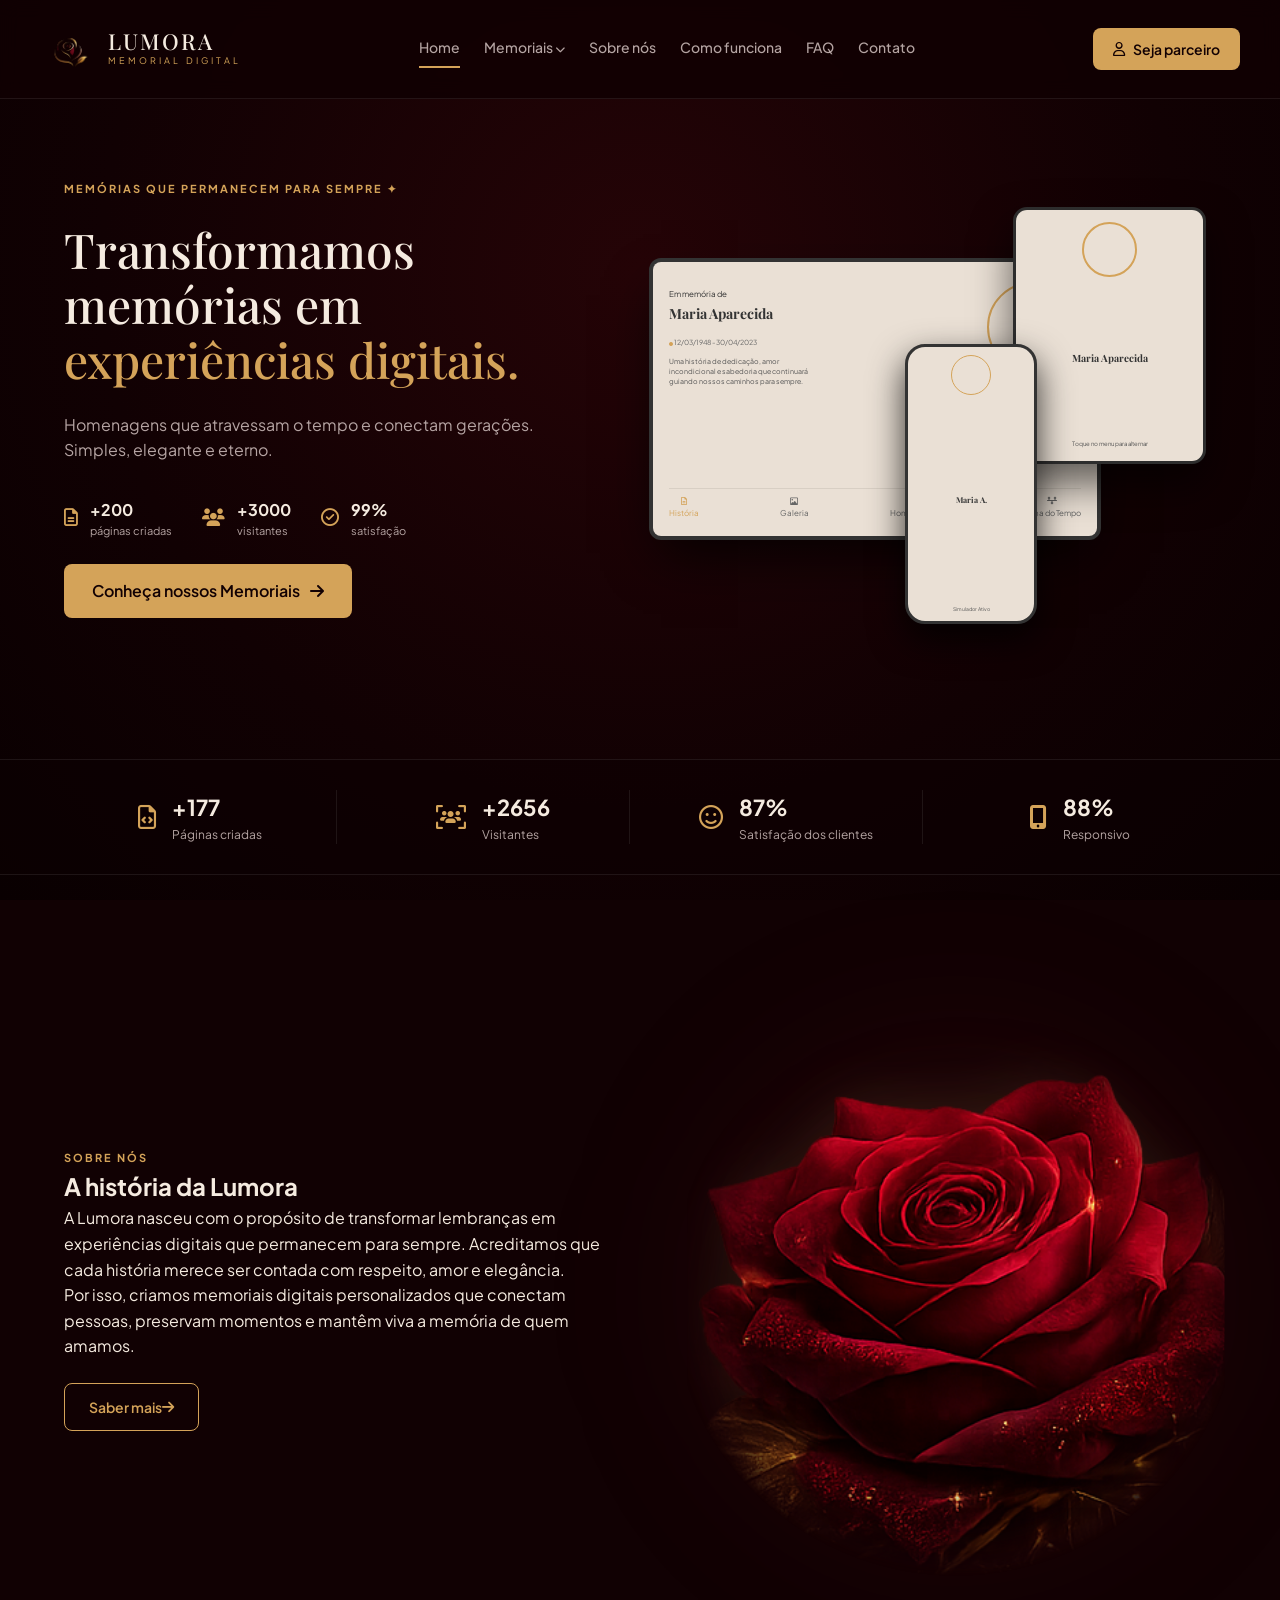
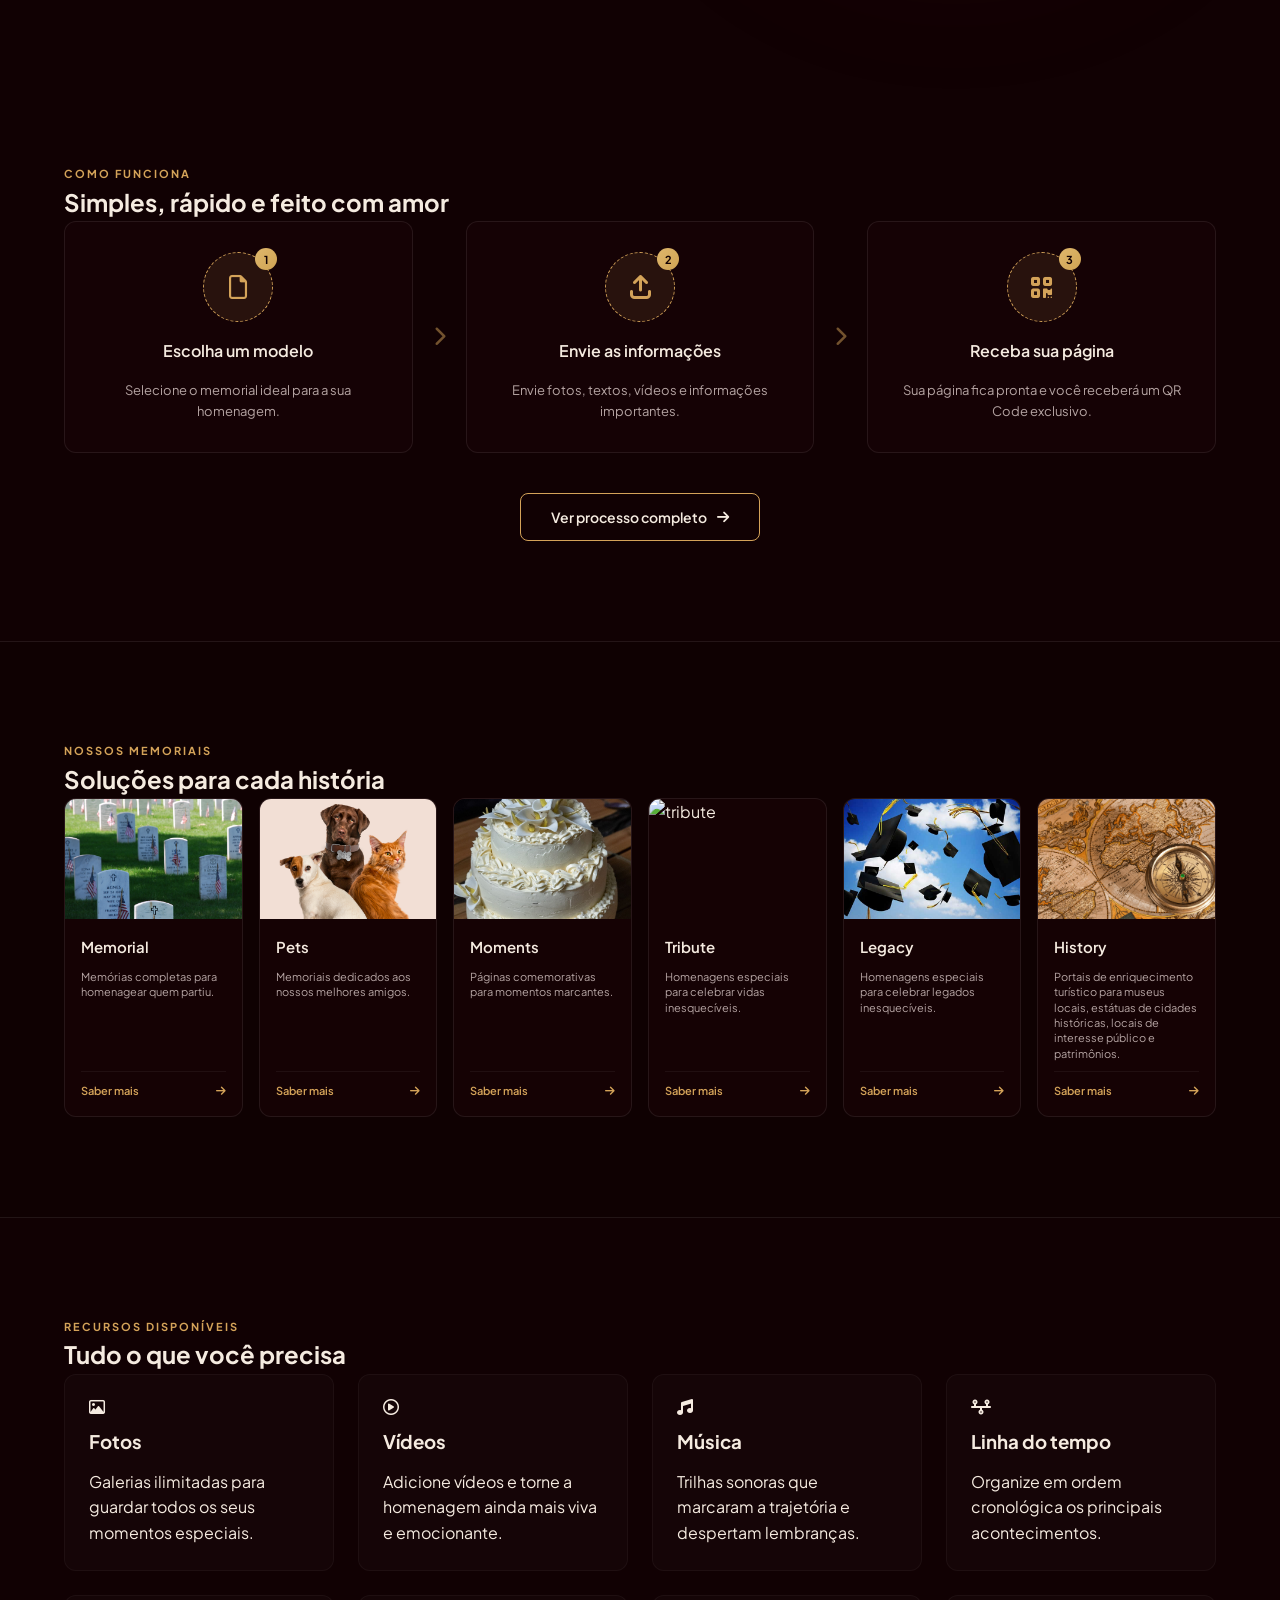
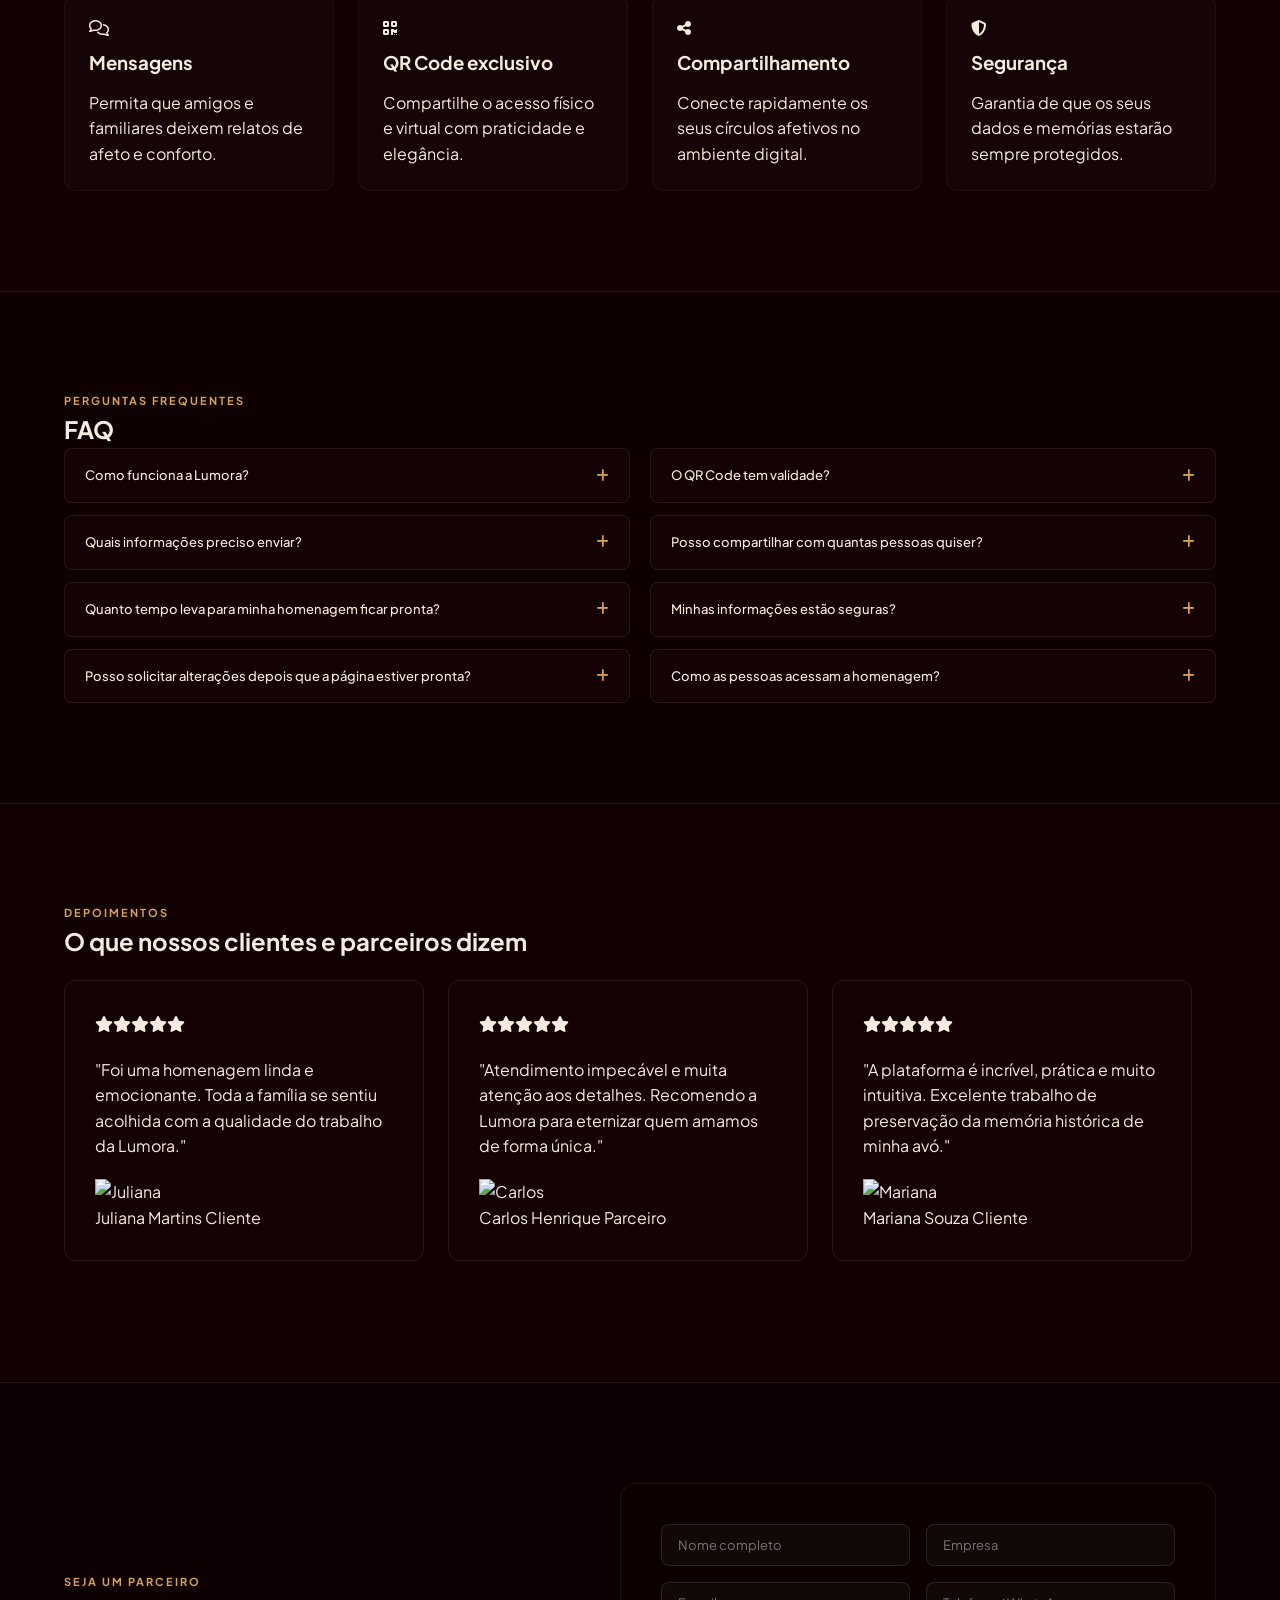
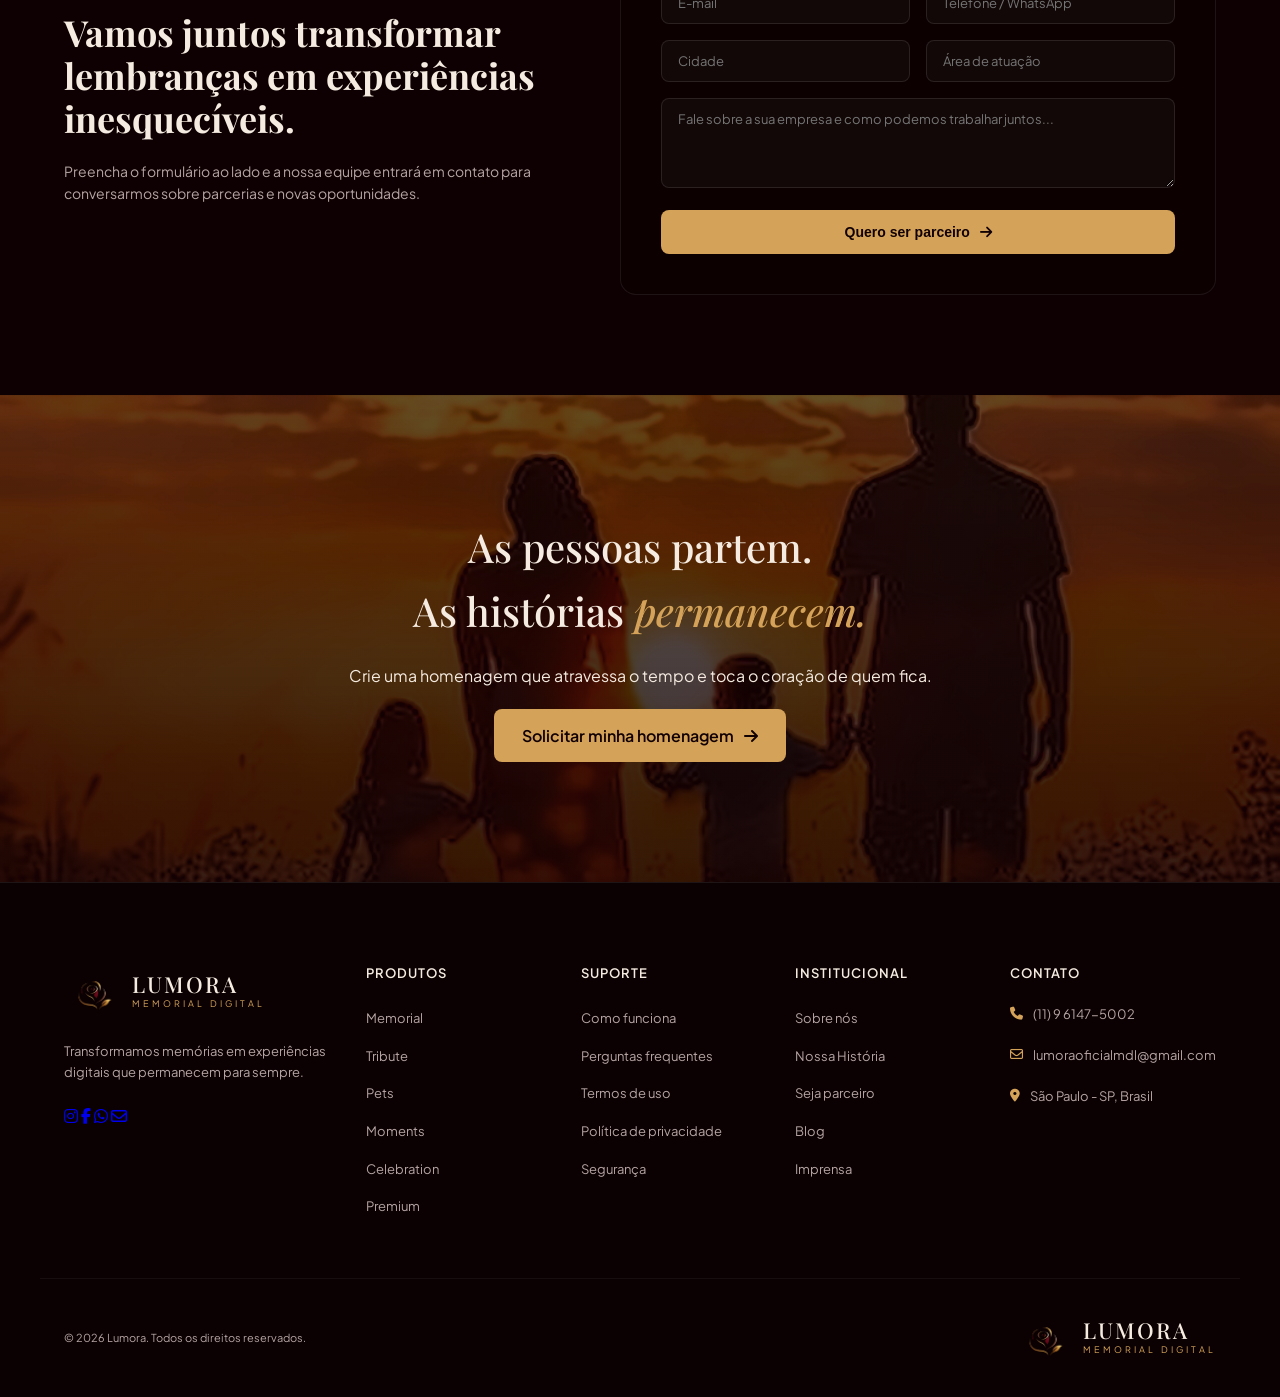
==== commit ab5674b8: "Ajustando cards de Memoriais e perguntas frequentes, eadicionando interação no nav com a barra doura" ====
--- a/index.html
+++ b/index.html
@@ -293,8 +293,8 @@
                     <div class="product-card">
                         <img src="./assets/img/produtos/produtospets.png" alt="pets" class="product-img">
                         <div class="product-info">
-                            <h3 class="product-title">Tribute</h3>
-                            <p class="product-desc">Homenagens especiais para celebrar vidas inesquecíveis.</p>
+                            <h3 class="product-title">Pets</h3>
+                            <p class="product-desc">Memoriais dedicados aos nossos melhores amigos.</p>
                             <a href="#parceria" class="btn-card-action">Saber mais <i class="fa-solid fa-arrow-right"></i></a>
                         </div>
                     </div>
@@ -302,8 +302,8 @@
                     <div class="product-card">
                         <img src="./assets/img/produtos/produtosmoments.jpg" alt="moments" class="product-img">
                         <div class="product-info">
-                            <h3 class="product-title">Pets</h3>
-                            <p class="product-desc">Memoriais dedicados aos nossos melhores amigos.</p>
+                            <h3 class="product-title">Moments</h3>
+                            <p class="product-desc">Páginas comemorativas para momentos marcantes.</p>
                             <a href="#parceria" class="btn-card-action">Saber mais <i class="fa-solid fa-arrow-right"></i></a>
                         </div>
                     </div>
@@ -311,8 +311,8 @@
                     <div class="product-card">
                         <img src="./assets/img/produtos/produtostribute.jpg" alt="tribute" class="product-img">
                         <div class="product-info">
-                            <h3 class="product-title">Moments</h3>
-                            <p class="product-desc">Páginas comemorativas para momentos marcantes.</p>
+                            <h3 class="product-title">Tribute</h3>
+                            <p class="product-desc">Homenagens especiais para celebrar vidas inesquecíveis.</p>
                             <a href="#parceria" class="btn-card-action">Saber mais <i class="fa-solid fa-arrow-right"></i></a>
                         </div>
                     </div>
@@ -320,8 +320,8 @@
                     <div class="product-card">
                         <img src="./assets/img/produtos/produtoslegacy.jpg" alt="legacy" class="product-img">
                         <div class="product-info">
-                            <h3 class="product-title">Celebration</h3>
-                            <p class="product-desc">Celebre conquistas, eventos e ocasiões especiais.</p>
+                            <h3 class="product-title">Legacy</h3>
+                            <p class="product-desc">Homenagens especiais para celebrar legados inesquecíveis.</p>
                             <a href="#parceria" class="btn-card-action">Saber mais <i class="fa-solid fa-arrow-right"></i></a>
                         </div>
                     </div>
@@ -329,8 +329,8 @@
                     <div class="product-card">
                         <img src="./assets/img/produtos/produtoshistory.png" alt="history" class="product-img">
                         <div class="product-info">
-                            <h3 class="product-title">Premium</h3>
-                            <p class="product-desc">Recursos exclusivos para histórias ainda mais únicas.</p>
+                            <h3 class="product-title">History</h3>
+                            <p class="product-desc">Portais de enriquecimento turístico para museus locais, estátuas de cidades históricas, locais de interesse público e patrimônios.</p>
                             <a href="#parceria" class="btn-card-action">Saber mais <i class="fa-solid fa-arrow-right"></i></a>
                         </div>
                     </div>
@@ -401,29 +401,38 @@
                     <div class="faq-column">
                         <div class="faq-item">
                             <div class="faq-question-row">
-                                <span class="faq-question">Como funciona a criação de um memorial?</span>
+                                <span class="faq-question">Como funciona a Lumora?</span>
                                 <i class="fa-solid fa-plus faq-icon"></i>
                             </div>
                             <div class="faq-answer">
-                                <p>É simples. Você seleciona o modelo ideal, preenche as informações necessárias de quem deseja homenagear (fotos, histórias, áudios) e nós cuidamos de criar o portal exclusivo e gerar o seu QR Code.</p>
+                                <p>Após solicitar sua homenagem, entramos em contato para entender sua história, receber fotos, vídeos, textos e demais informações. Em seguida, desenvolvemos uma página personalizada e enviamos para sua aprovação antes da publicação.</p>
                             </div>
                         </div>
                         <div class="faq-item">
                             <div class="faq-question-row">
-                                <span class="faq-question">Quanto tempo leva para minha página ficar pronta?</span>
+                                <span class="faq-question">Quais informações preciso enviar?</span>
                                 <i class="fa-solid fa-plus faq-icon"></i>
                             </div>
                             <div class="faq-answer">
-                                <p>A página básica de homenagem é ativada em até 24 horas após o envio de todos os arquivos e confirmação do modelo selecionado.</p>
+                                <p>Você pode enviar fotos, vídeos, nome, datas importantes, biografia, mensagens da família, músicas favoritas e qualquer lembrança que queira eternizar. Nós organizamos tudo de forma bonita e intuitiva.</p>
                             </div>
                         </div>
                         <div class="faq-item">
                             <div class="faq-question-row">
-                                <span class="faq-question">Posso editar as informações depois?</span>
+                                <span class="faq-question">Quanto tempo leva para minha homenagem ficar pronta?</span>
                                 <i class="fa-solid fa-plus faq-icon"></i>
                             </div>
                             <div class="faq-answer">
-                                <p>Sim, através da nossa plataforma ou solicitando suporte, você poderá atualizar fotos, textos ou adicionar novos conteúdos ao memorial sempre que desejar.</p>
+                                <p>O prazo depende do plano escolhido, mas normalmente a entrega acontece entre 24 e 72 horas após o recebimento de todo o material necessário.</p>
+                            </div>
+                        </div>
+                        <div class="faq-item">
+                            <div class="faq-question-row">
+                                <span class="faq-question">Posso solicitar alterações depois que a página estiver pronta?</span>
+                                <i class="fa-solid fa-plus faq-icon"></i>
+                            </div>
+                            <div class="faq-answer">
+                                <p>Sim. Antes da publicação você poderá solicitar ajustes.</p>
                             </div>
                         </div>
                     </div>
@@ -452,7 +461,16 @@
                                 <i class="fa-solid fa-plus faq-icon"></i>
                             </div>
                             <div class="faq-answer">
-                                <p>Sim, utilizamos servidores protegidos com criptografia SSL para assegurar que todo o conteúdo inserido esteja seguro contra acessos não autorizados.</p>
+                                <p>Sim. Tratamos todas as informações com respeito e privacidade. Os conteúdos enviados são utilizados apenas para a criação da homenagem.</p>
+                            </div>
+                        </div>
+                        <div class="faq-item">
+                            <div class="faq-question-row">
+                                <span class="faq-question">Como as pessoas acessam a homenagem?</span>
+                                <i class="fa-solid fa-plus faq-icon"></i>
+                            </div>
+                            <div class="faq-answer">
+                                <p>Cada homenagem recebe um link exclusivo. Caso deseje, também é possível utilizar um QR Code para facilitar o acesso em placas, memoriais, convites ou outros locais.</p>
                             </div>
                         </div>
                     </div>
@@ -593,7 +611,7 @@
                 <div class="banner-content">
                     <h2 class="banner-title">As pessoas partem. <br>As histórias <span>permanecem.</span></h2>
                     <p class="banner-desc">Crie uma homenagem que atravessa o tempo e toca o coração de quem fica.</p>
-                    <a href="#produtos" class="btn-cta">Criar minha homenagem <i class="fa-solid fa-arrow-right"></i></a>
+                    <a href="#produtos" class="btn-cta">Solicitar minha homenagem <i class="fa-solid fa-arrow-right"></i></a>
                 </div>
             </div>
         </section>
--- a/assets/css/layout.css
+++ b/assets/css/layout.css
@@ -37,13 +37,11 @@
     font-weight: 500;
     transition: color 0.3s;
     position: relative;
+    padding-bottom: 4px;
 }
 
-nav a:hover, nav a.active {
-    color: var(--text-light);
-}
-
-nav a.active::after {
+/* Base da barra dourada invisível por padrão */
+nav a::after {
     content: '';
     position: absolute;
     bottom: -6px;
@@ -51,6 +49,15 @@
     width: 100%;
     height: 2px;
     background-color: var(--gold);
+    transform: scaleX(0); /* Inicia encolhida no centro */
+    opacity: 0;
+    transition: transform 0.3s cubic-bezier(0.25, 0.46, 0.45, 0.94), opacity 0.3s ease;
+}
+
+/* Quando ativo, a barra cresce horizontalmente e ganha opacidade */
+nav a.active::after {
+    transform: scaleX(1); /* Estica até o tamanho total */
+    opacity: 1;
 }
 
 /* Rodapé */
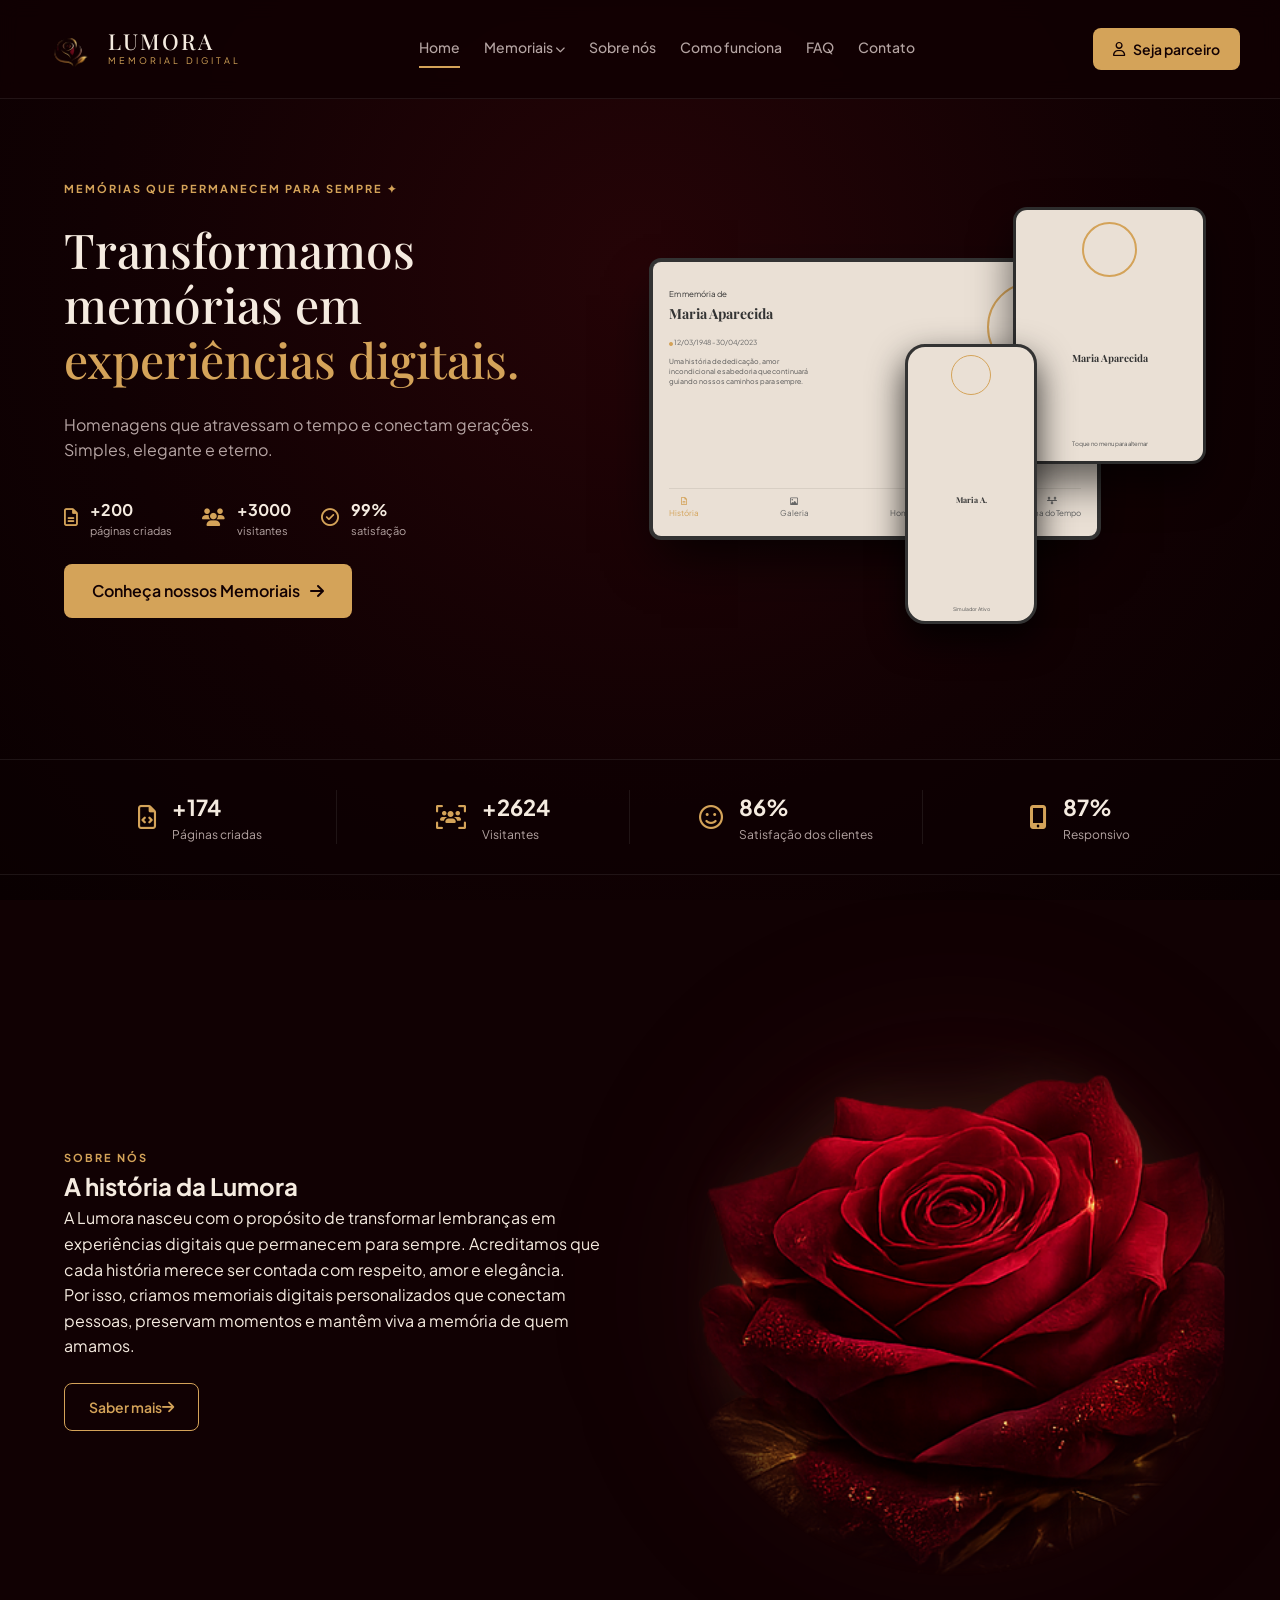
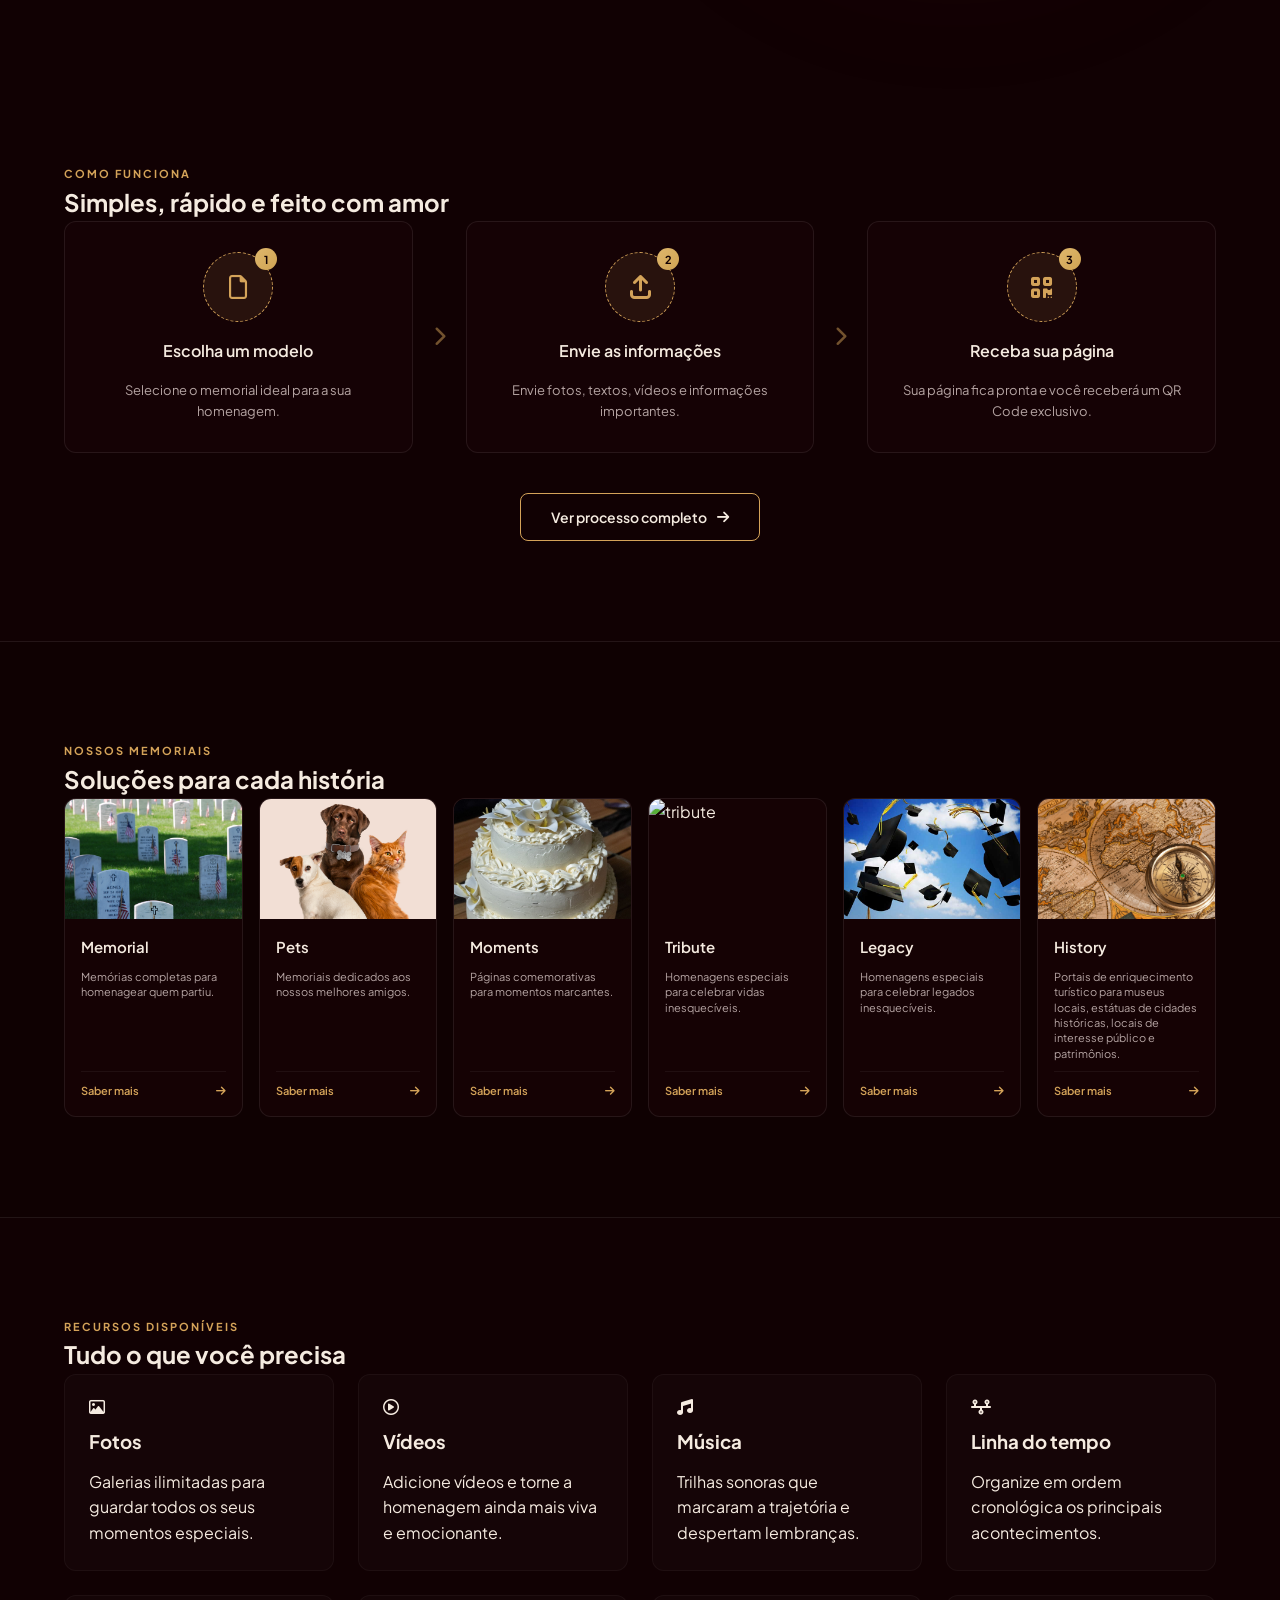
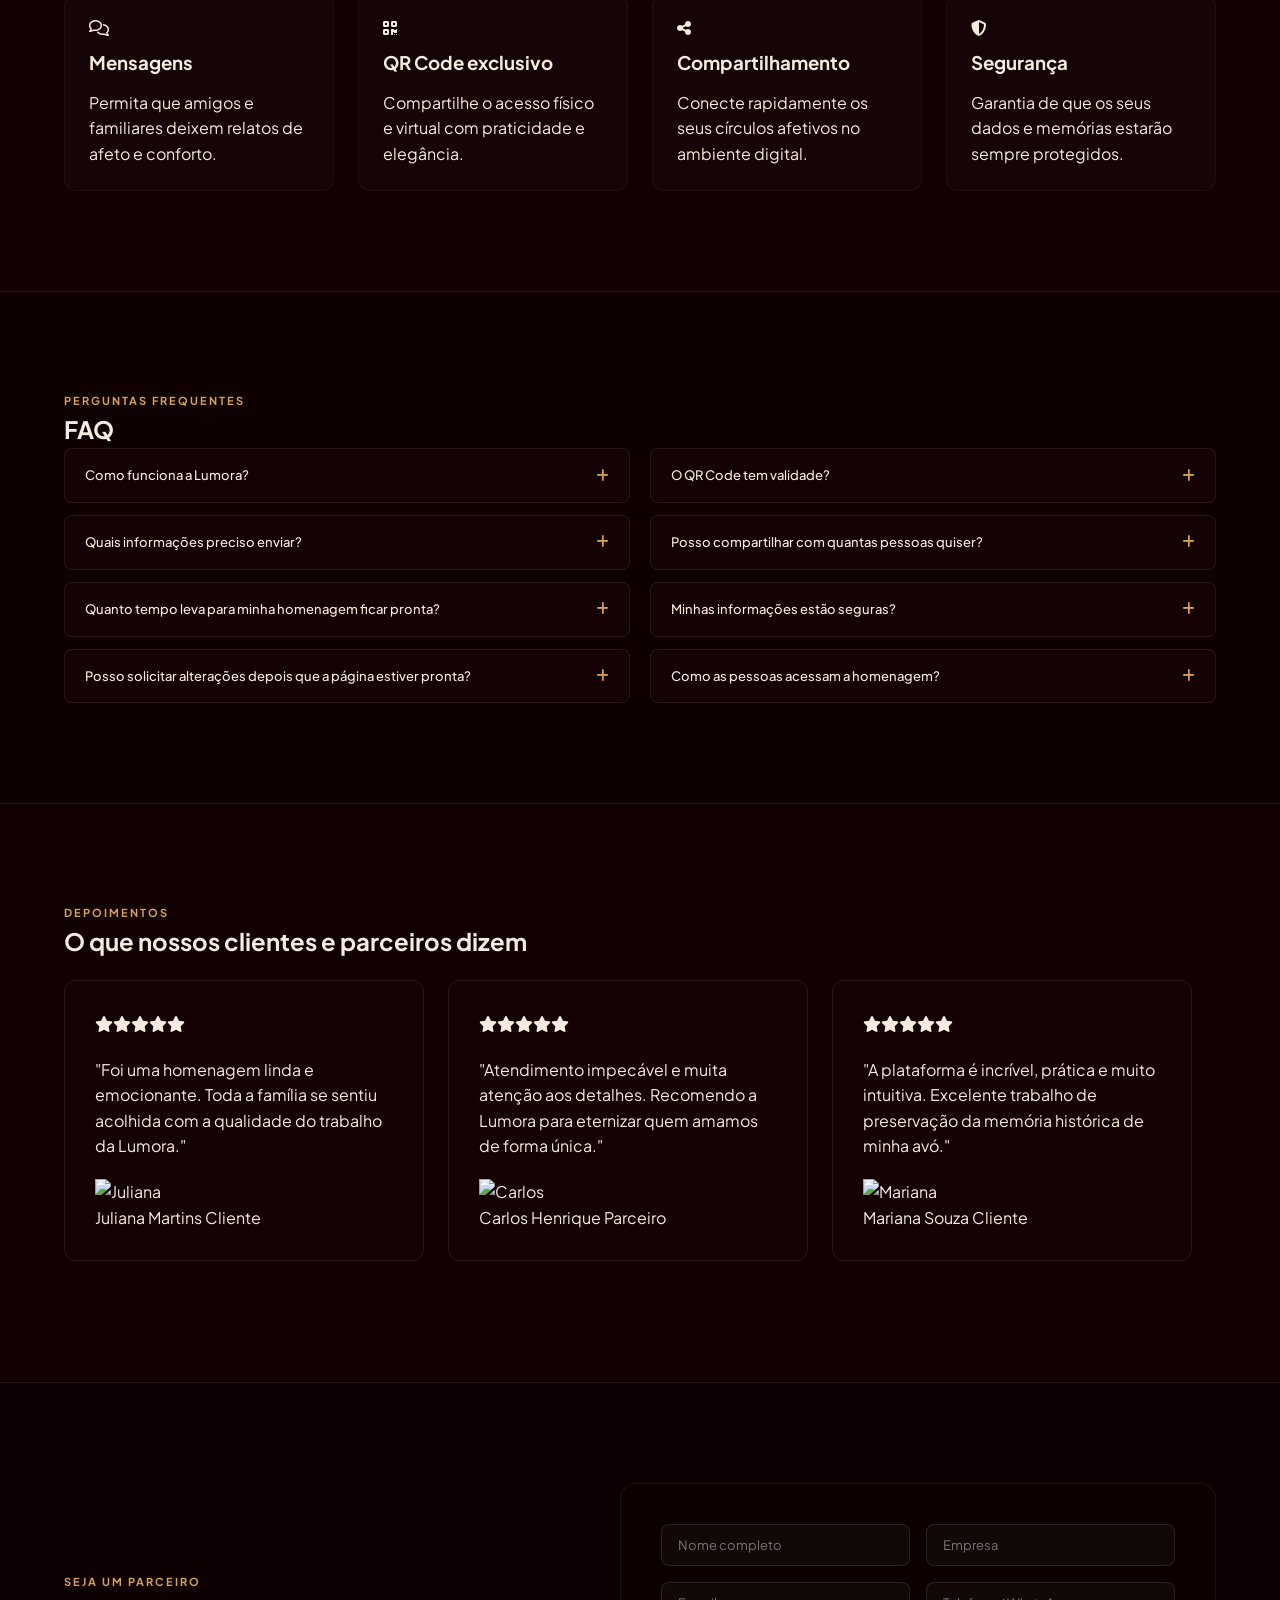
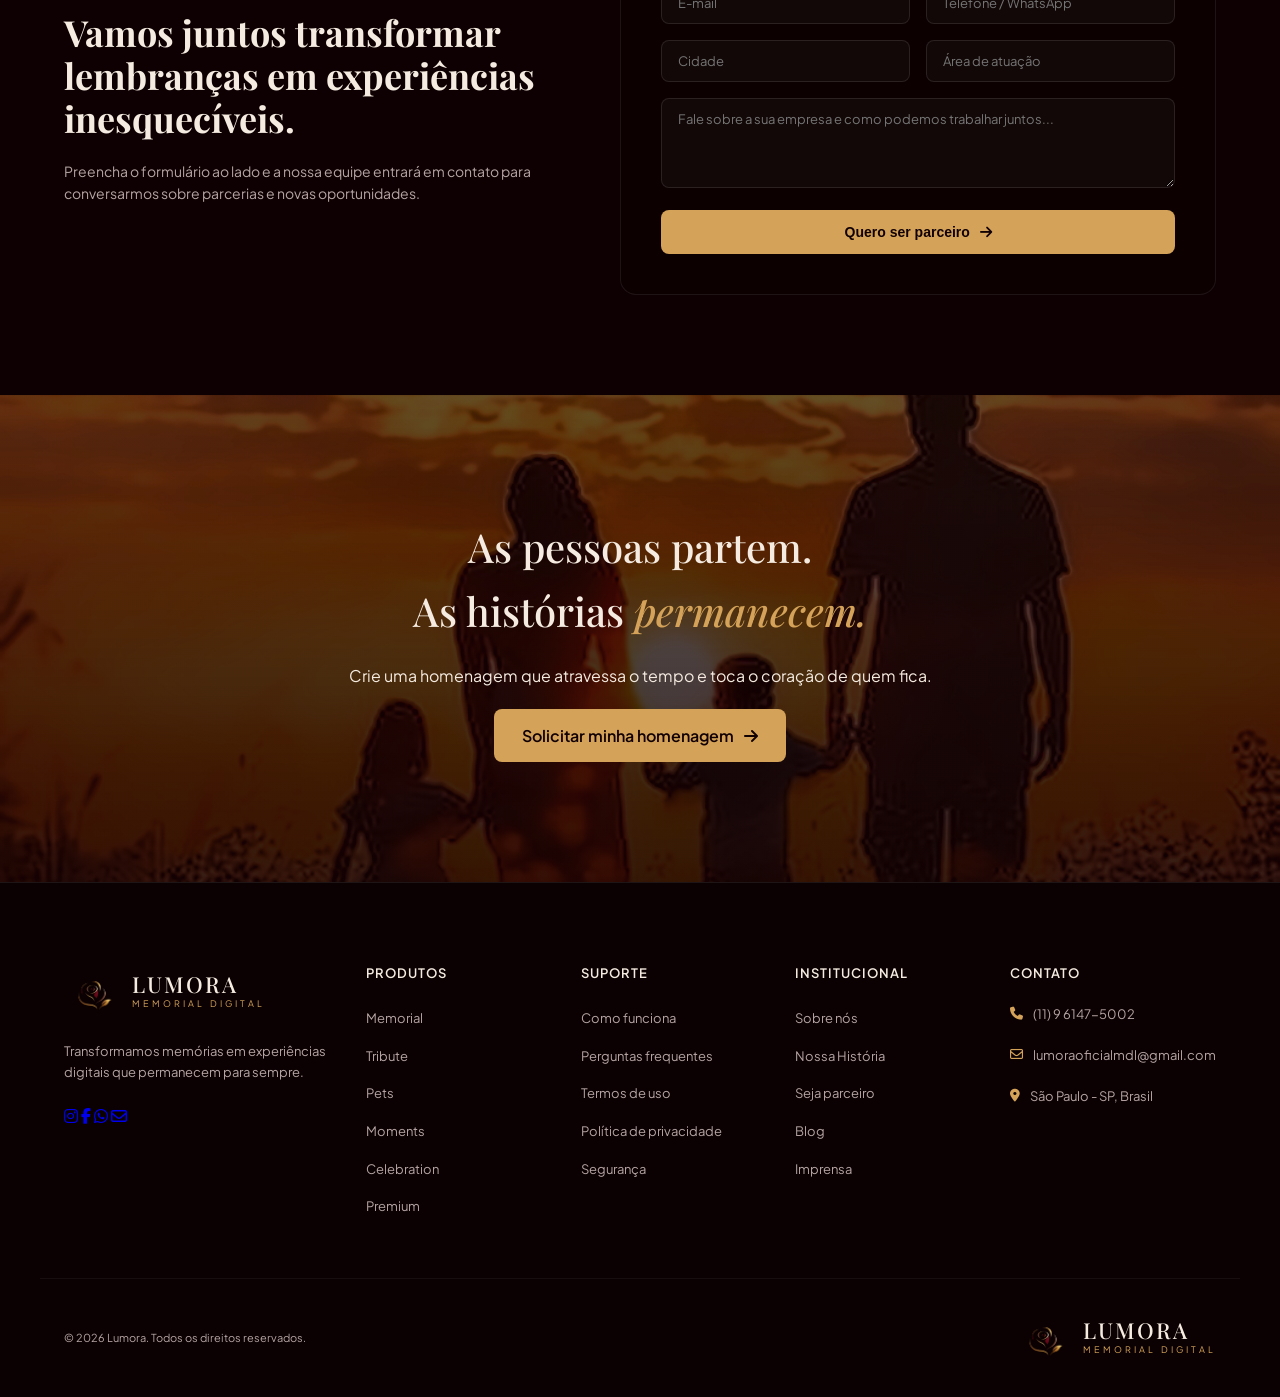
==== commit aeac35a4: "Conclusão parcial da pagina sobre nos" ====
--- a/index.html
+++ b/index.html
@@ -611,7 +611,7 @@
                 <div class="banner-content">
                     <h2 class="banner-title">As pessoas partem. <br>As histórias <span>permanecem.</span></h2>
                     <p class="banner-desc">Crie uma homenagem que atravessa o tempo e toca o coração de quem fica.</p>
-                    <a href="#produtos" class="btn-cta">Solicitar minha homenagem <i class="fa-solid fa-arrow-right"></i></a>
+                    <a href="https://wa.me/5511961475002?text=Olá!%20Gostaria%20de%20solicitar%20uma%20homenagem%20na%20Lumora.%20Poderia%20me%20passar%20mais%20informações?" class="btn-cta" target="_blank" rel="noopener noreferrer">Solicitar minha homenagem<i class="fa-solid fa-arrow-right"></i></a>
                 </div>
             </div>
         </section>
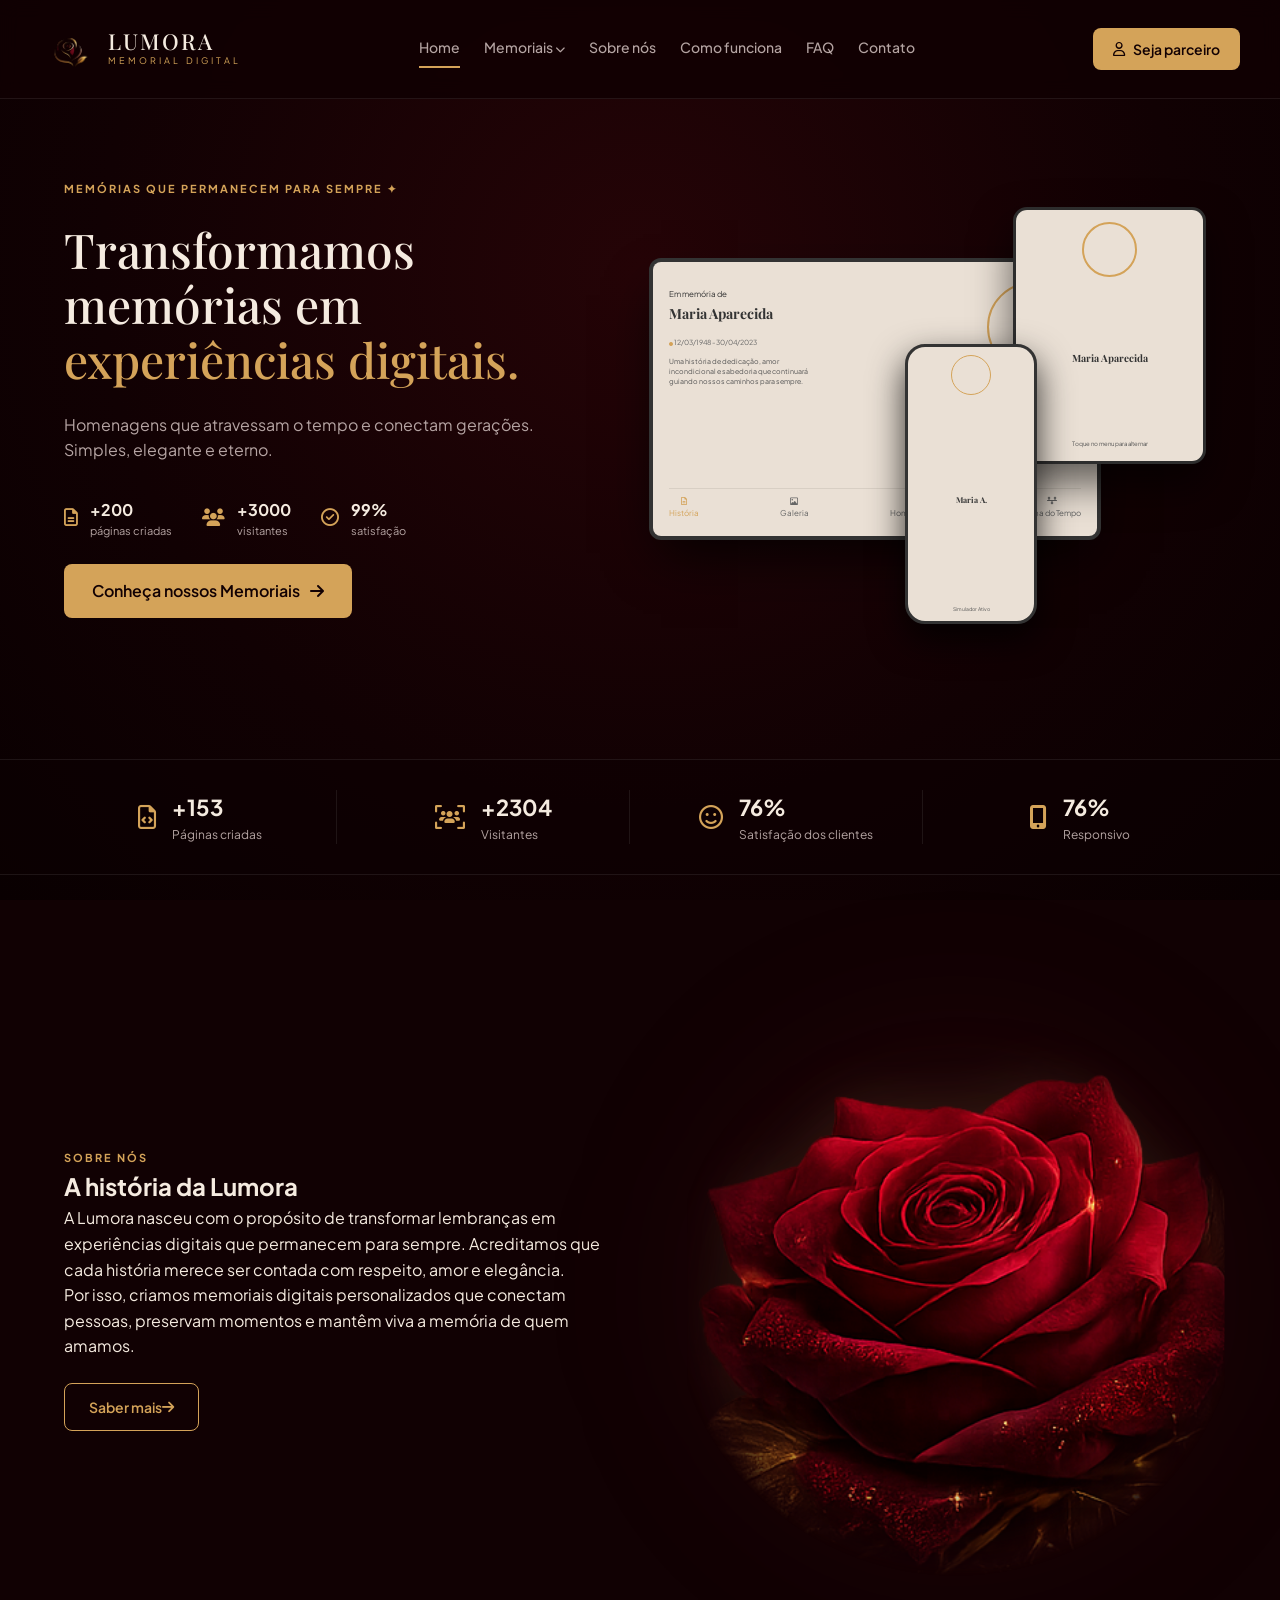
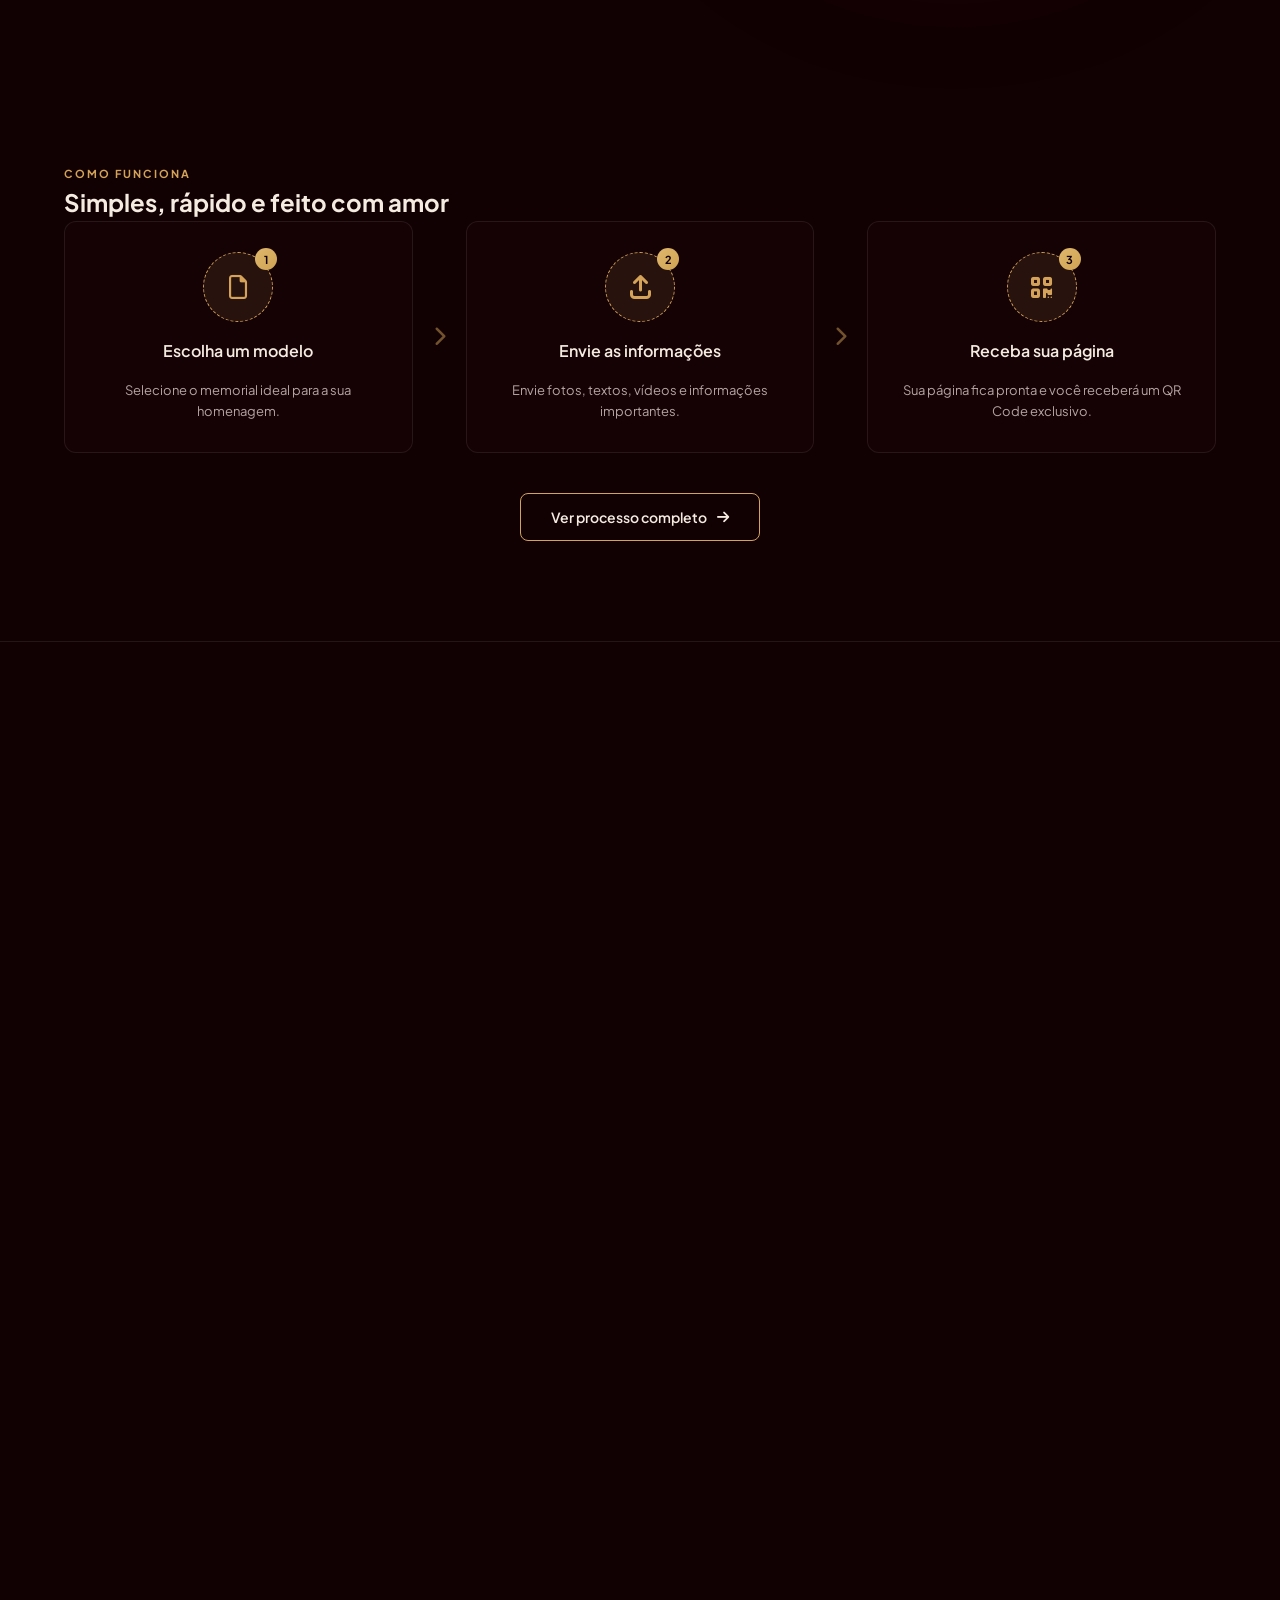
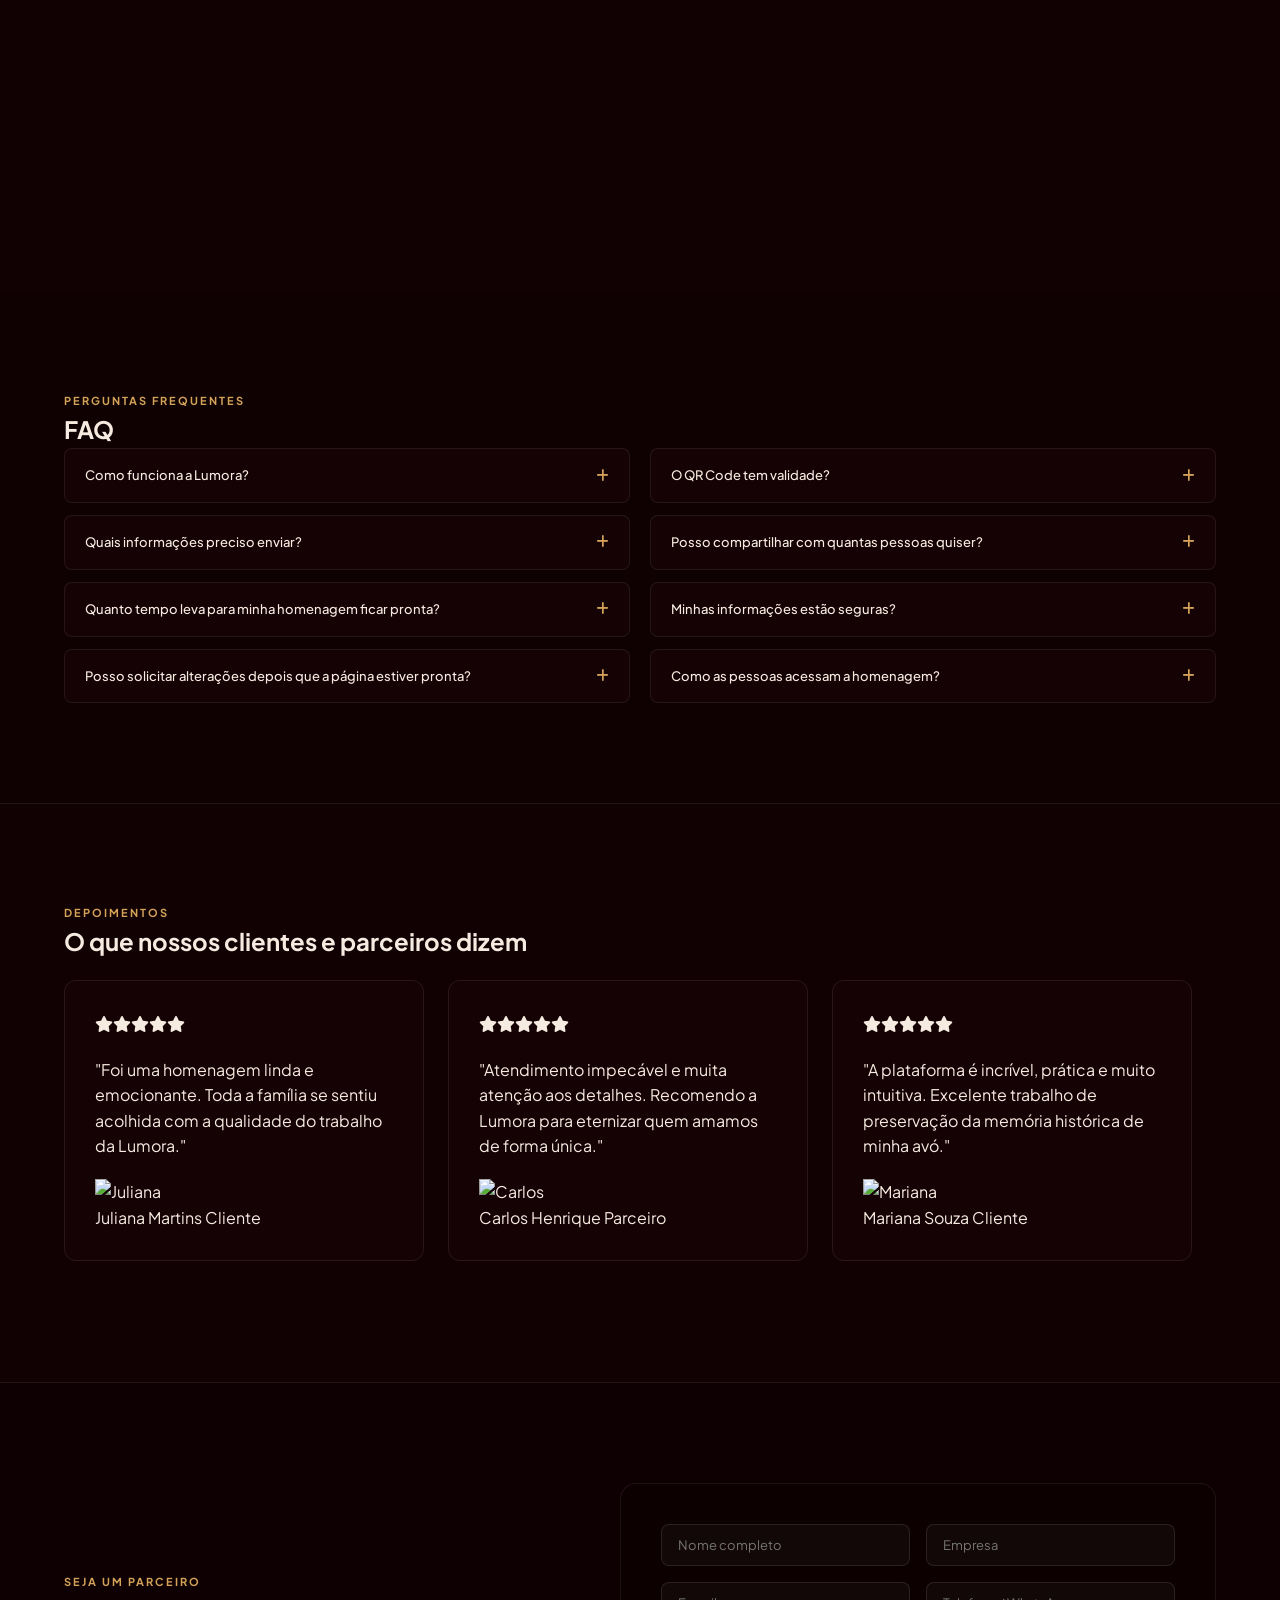
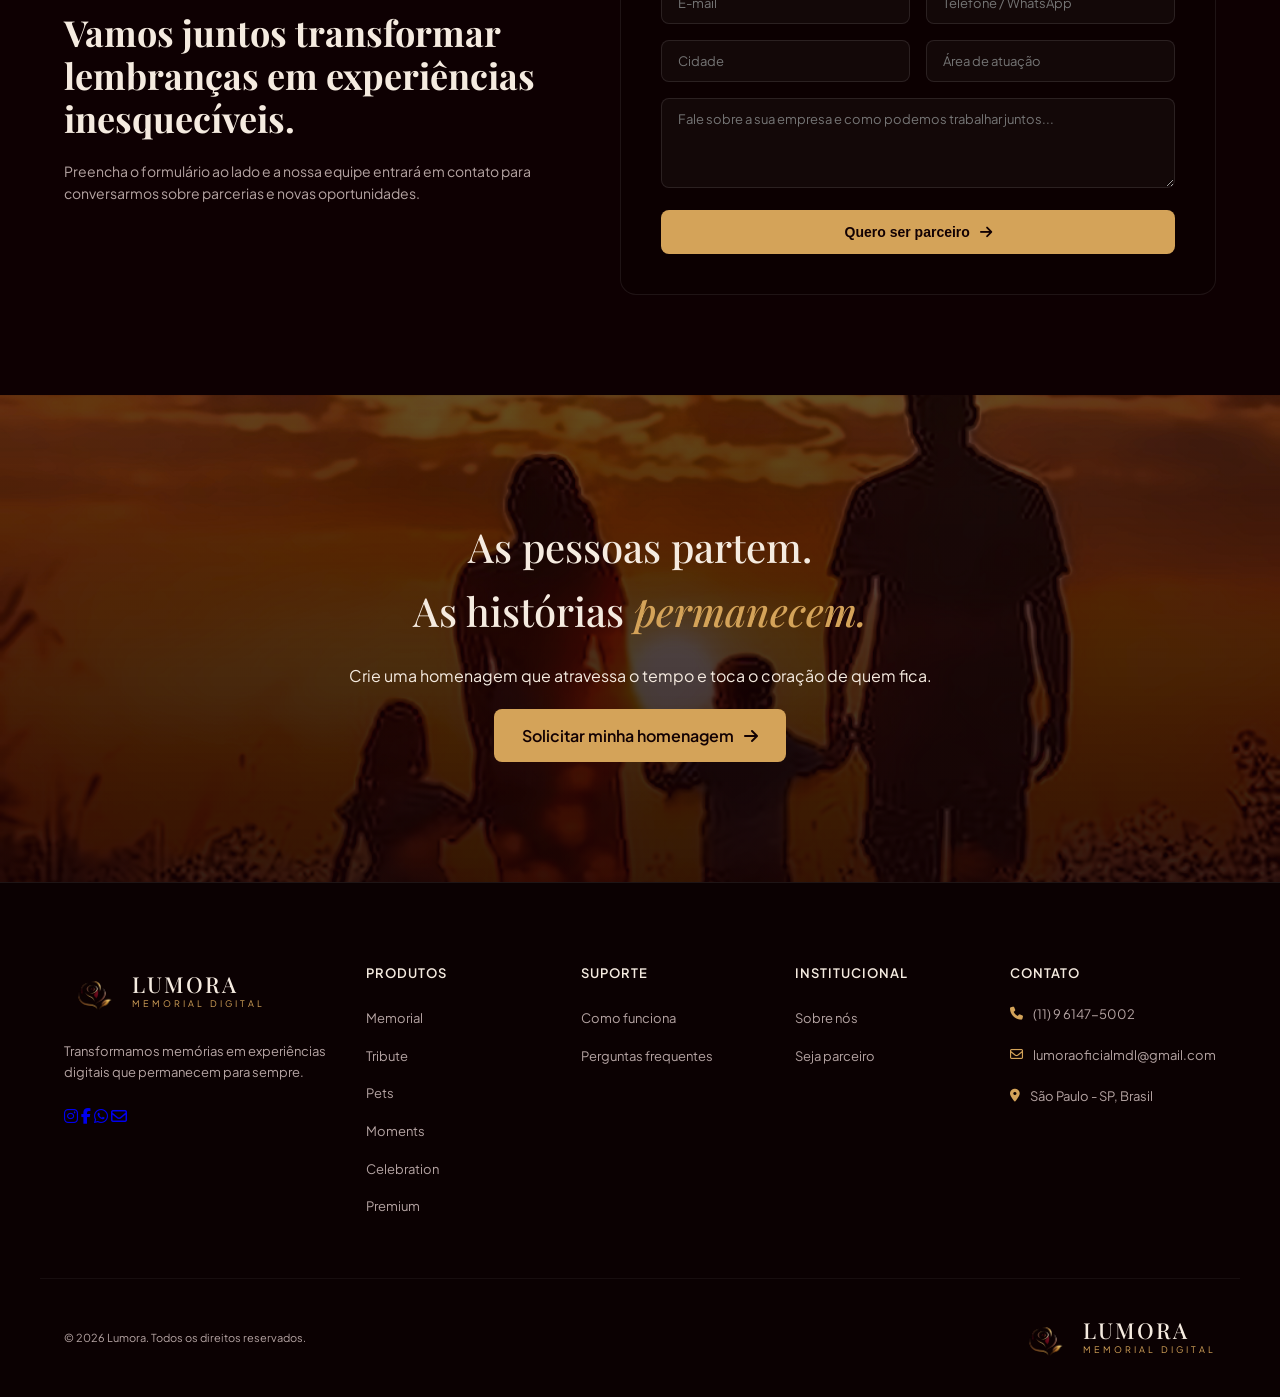
==== commit 29858770: "Ajustes" ====
--- a/index.html
+++ b/index.html
@@ -653,9 +653,6 @@
                 <ul class="footer-links">
                     <li><a href="#como-funciona">Como funciona</a></li>
                     <li><a href="#faq">Perguntas frequentes</a></li>
-                    <li><a href="#">Termos de uso</a></li>
-                    <li><a href="#">Política de privacidade</a></li>
-                    <li><a href="#">Segurança</a></li>
                 </ul>
             </div>
 
@@ -663,10 +660,7 @@
                 <h4>Institucional</h4>
                 <ul class="footer-links">
                     <li><a href="#sobre">Sobre nós</a></li>
-                    <li><a href="#">Nossa História</a></li>
                     <li><a href="#parceria">Seja parceiro</a></li>
-                    <li><a href="#">Blog</a></li>
-                    <li><a href="#">Imprensa</a></li>
                 </ul>
             </div>
 
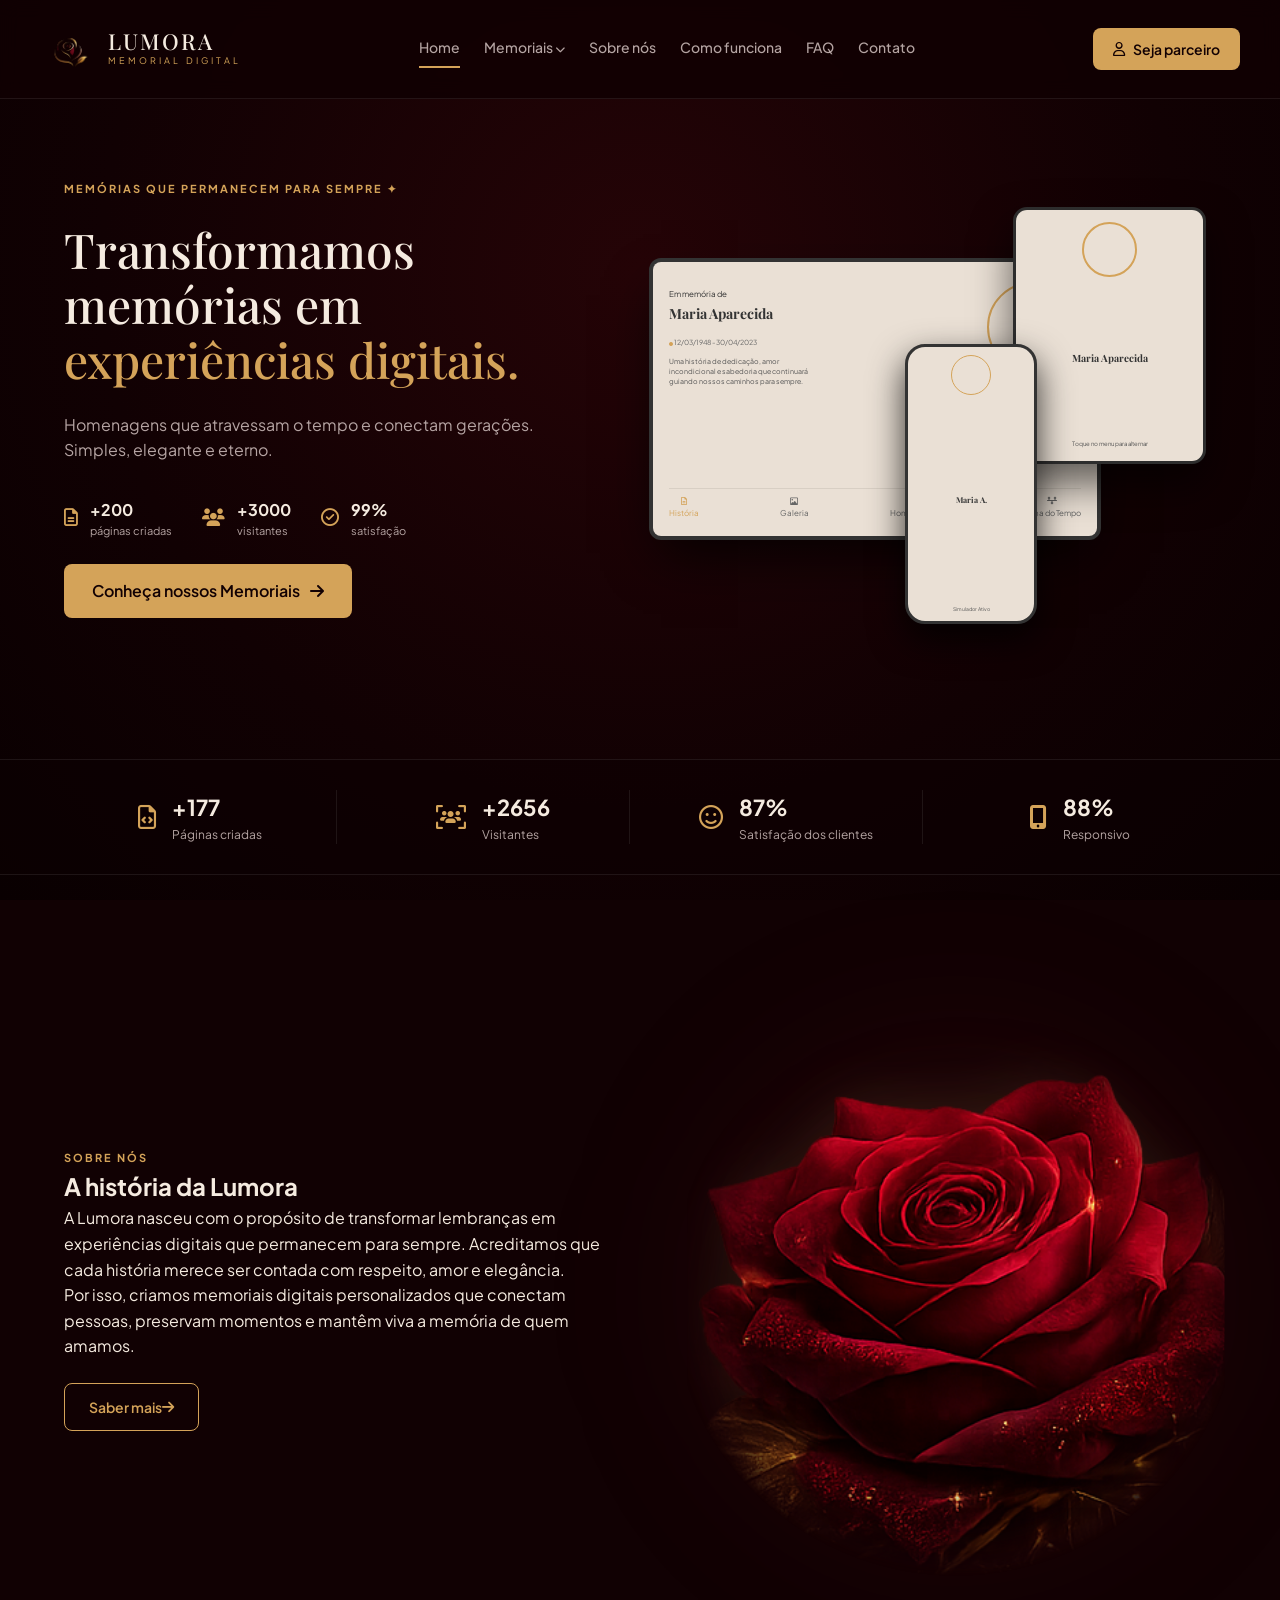
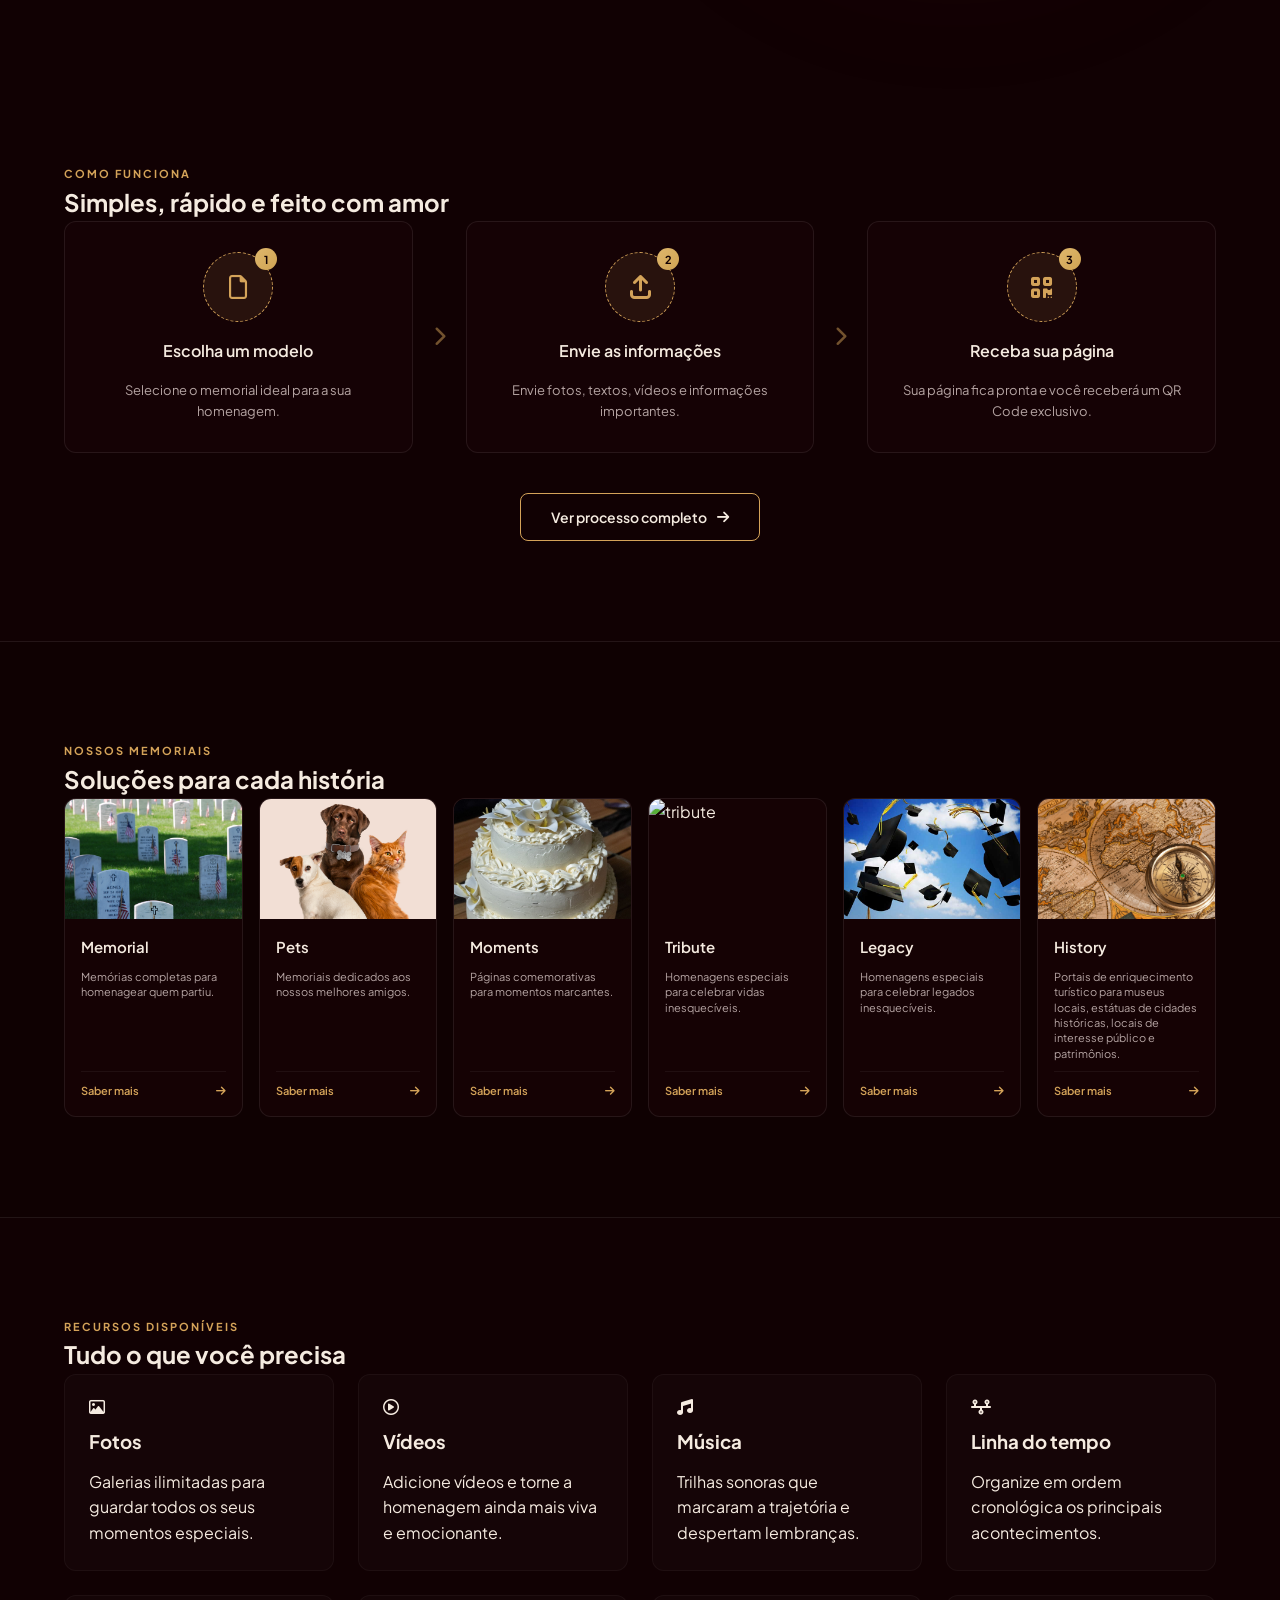
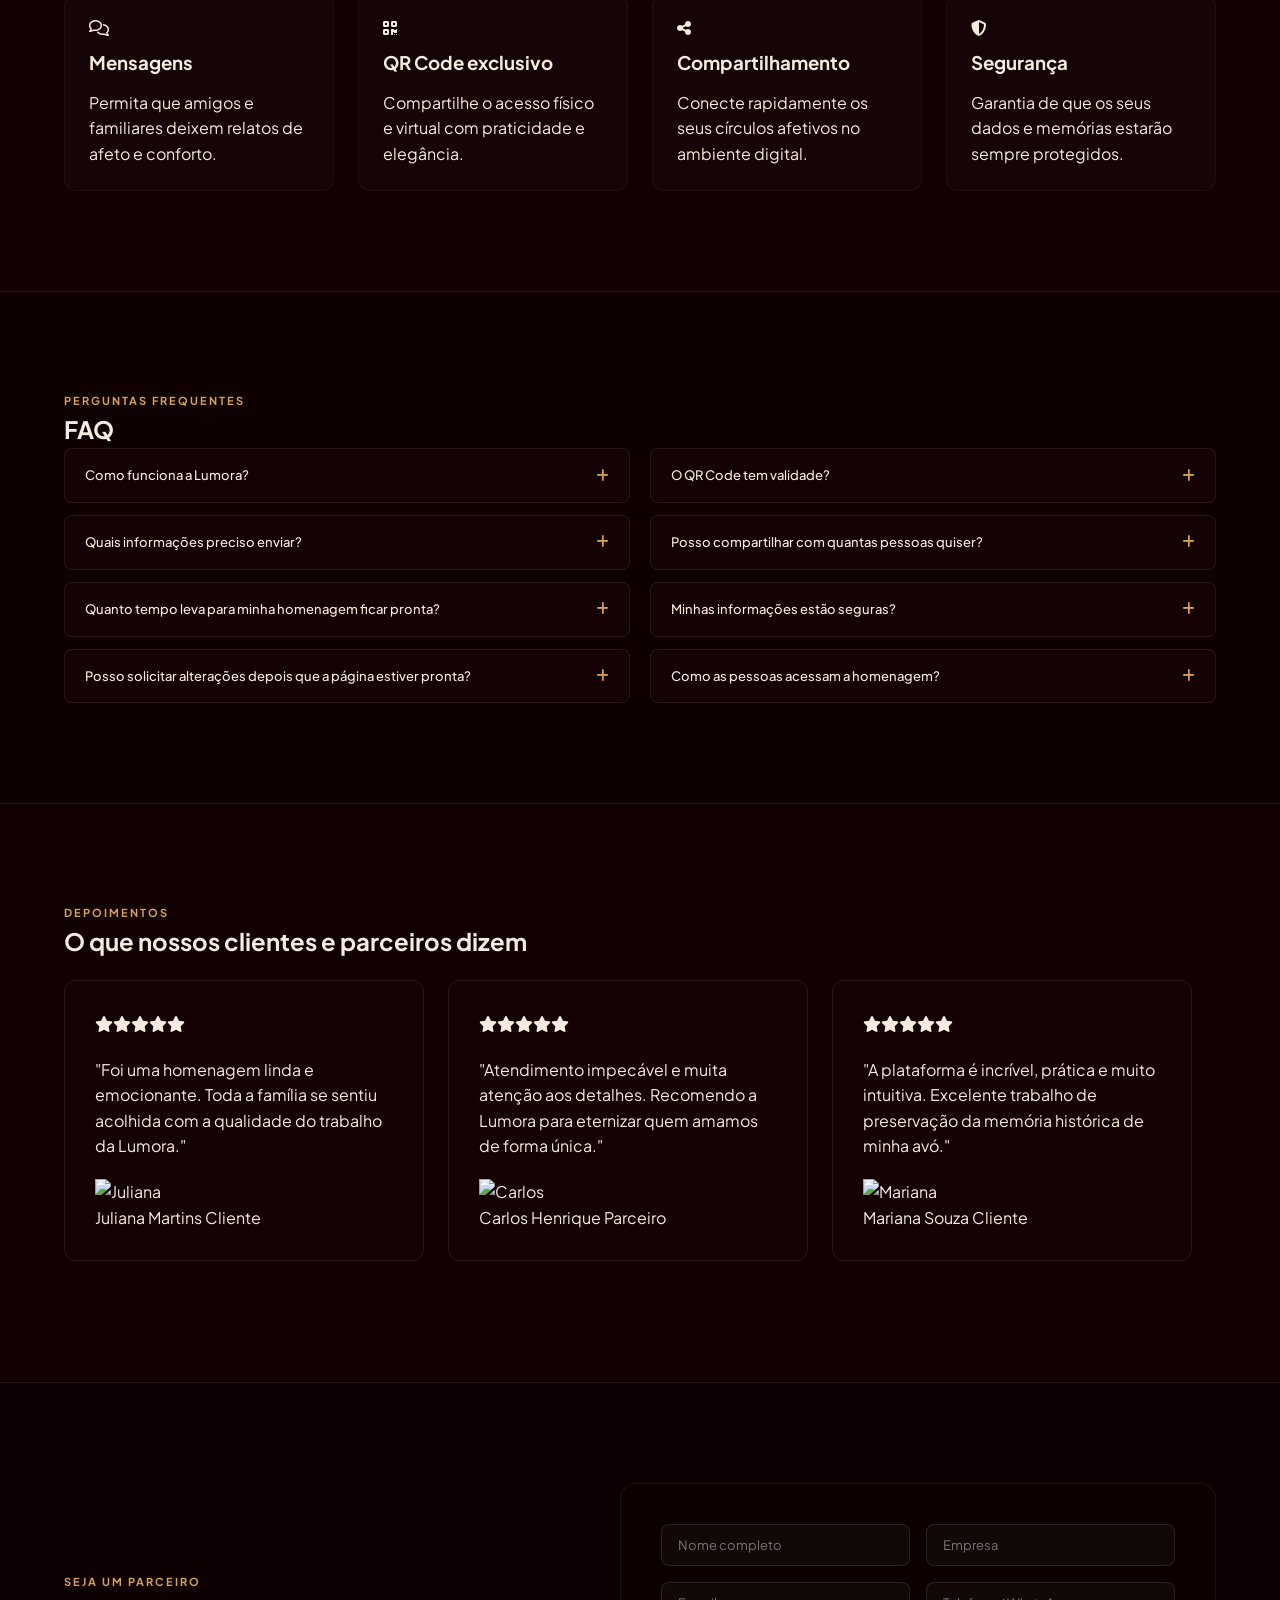
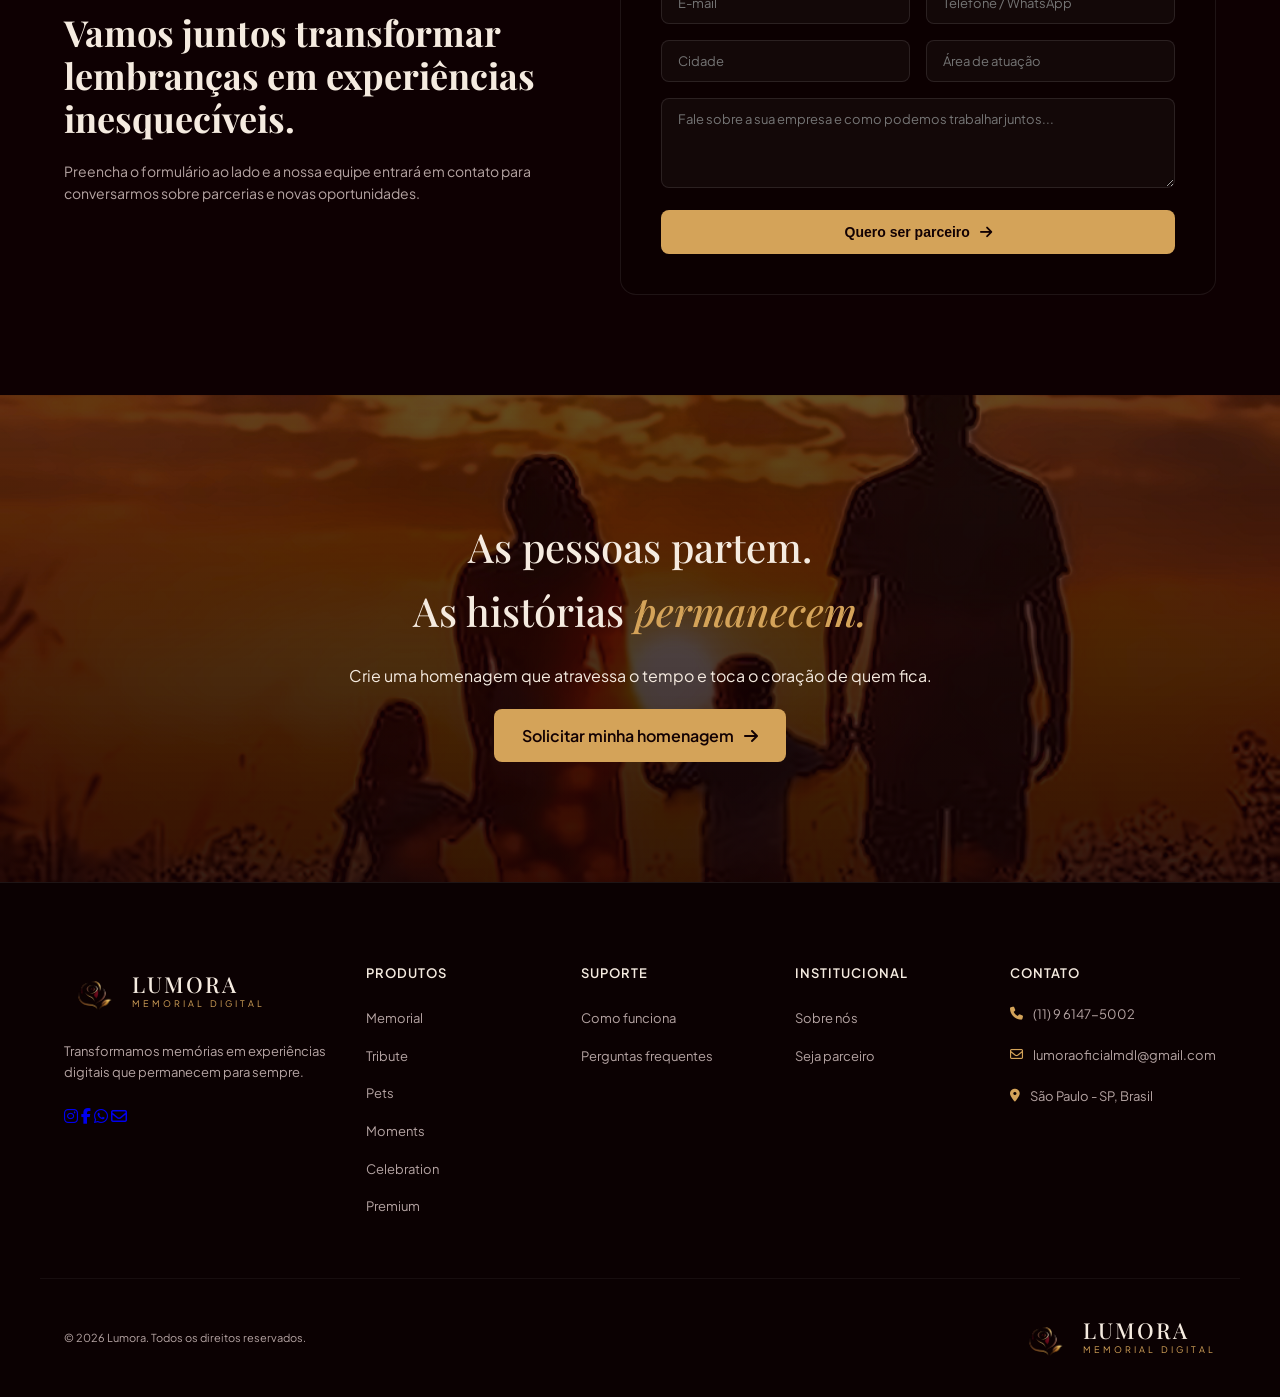
==== commit b5848040: "Tela de Memorias completa" ====
--- a/index.html
+++ b/index.html
@@ -295,7 +295,7 @@
                         <div class="product-info">
                             <h3 class="product-title">Pets</h3>
                             <p class="product-desc">Memoriais dedicados aos nossos melhores amigos.</p>
-                            <a href="#parceria" class="btn-card-action">Saber mais <i class="fa-solid fa-arrow-right"></i></a>
+                            <a href="./assets/pages/produtos/memorial.html" class="btn-card-action">Saber mais <i class="fa-solid fa-arrow-right"></i></a>
                         </div>
                     </div>
                     <!-- Card 3 -->
@@ -304,7 +304,7 @@
                         <div class="product-info">
                             <h3 class="product-title">Moments</h3>
                             <p class="product-desc">Páginas comemorativas para momentos marcantes.</p>
-                            <a href="#parceria" class="btn-card-action">Saber mais <i class="fa-solid fa-arrow-right"></i></a>
+                            <a href="./assets/pages/produtos/memorial.html" class="btn-card-action">Saber mais <i class="fa-solid fa-arrow-right"></i></a>
                         </div>
                     </div>
                     <!-- Card 4 -->
@@ -313,7 +313,7 @@
                         <div class="product-info">
                             <h3 class="product-title">Tribute</h3>
                             <p class="product-desc">Homenagens especiais para celebrar vidas inesquecíveis.</p>
-                            <a href="#parceria" class="btn-card-action">Saber mais <i class="fa-solid fa-arrow-right"></i></a>
+                            <a href="./assets/pages/produtos/memorial.html" class="btn-card-action">Saber mais <i class="fa-solid fa-arrow-right"></i></a>
                         </div>
                     </div>
                     <!-- Card 5 -->
@@ -322,7 +322,7 @@
                         <div class="product-info">
                             <h3 class="product-title">Legacy</h3>
                             <p class="product-desc">Homenagens especiais para celebrar legados inesquecíveis.</p>
-                            <a href="#parceria" class="btn-card-action">Saber mais <i class="fa-solid fa-arrow-right"></i></a>
+                            <a href="./assets/pages/produtos/memorial.html" class="btn-card-action">Saber mais <i class="fa-solid fa-arrow-right"></i></a>
                         </div>
                     </div>
                     <!-- Card 6 -->
@@ -331,7 +331,7 @@
                         <div class="product-info">
                             <h3 class="product-title">History</h3>
                             <p class="product-desc">Portais de enriquecimento turístico para museus locais, estátuas de cidades históricas, locais de interesse público e patrimônios.</p>
-                            <a href="#parceria" class="btn-card-action">Saber mais <i class="fa-solid fa-arrow-right"></i></a>
+                            <a href="./assets/pages/produtos/memorial.html" class="btn-card-action">Saber mais <i class="fa-solid fa-arrow-right"></i></a>
                         </div>
                     </div>
                 </div>
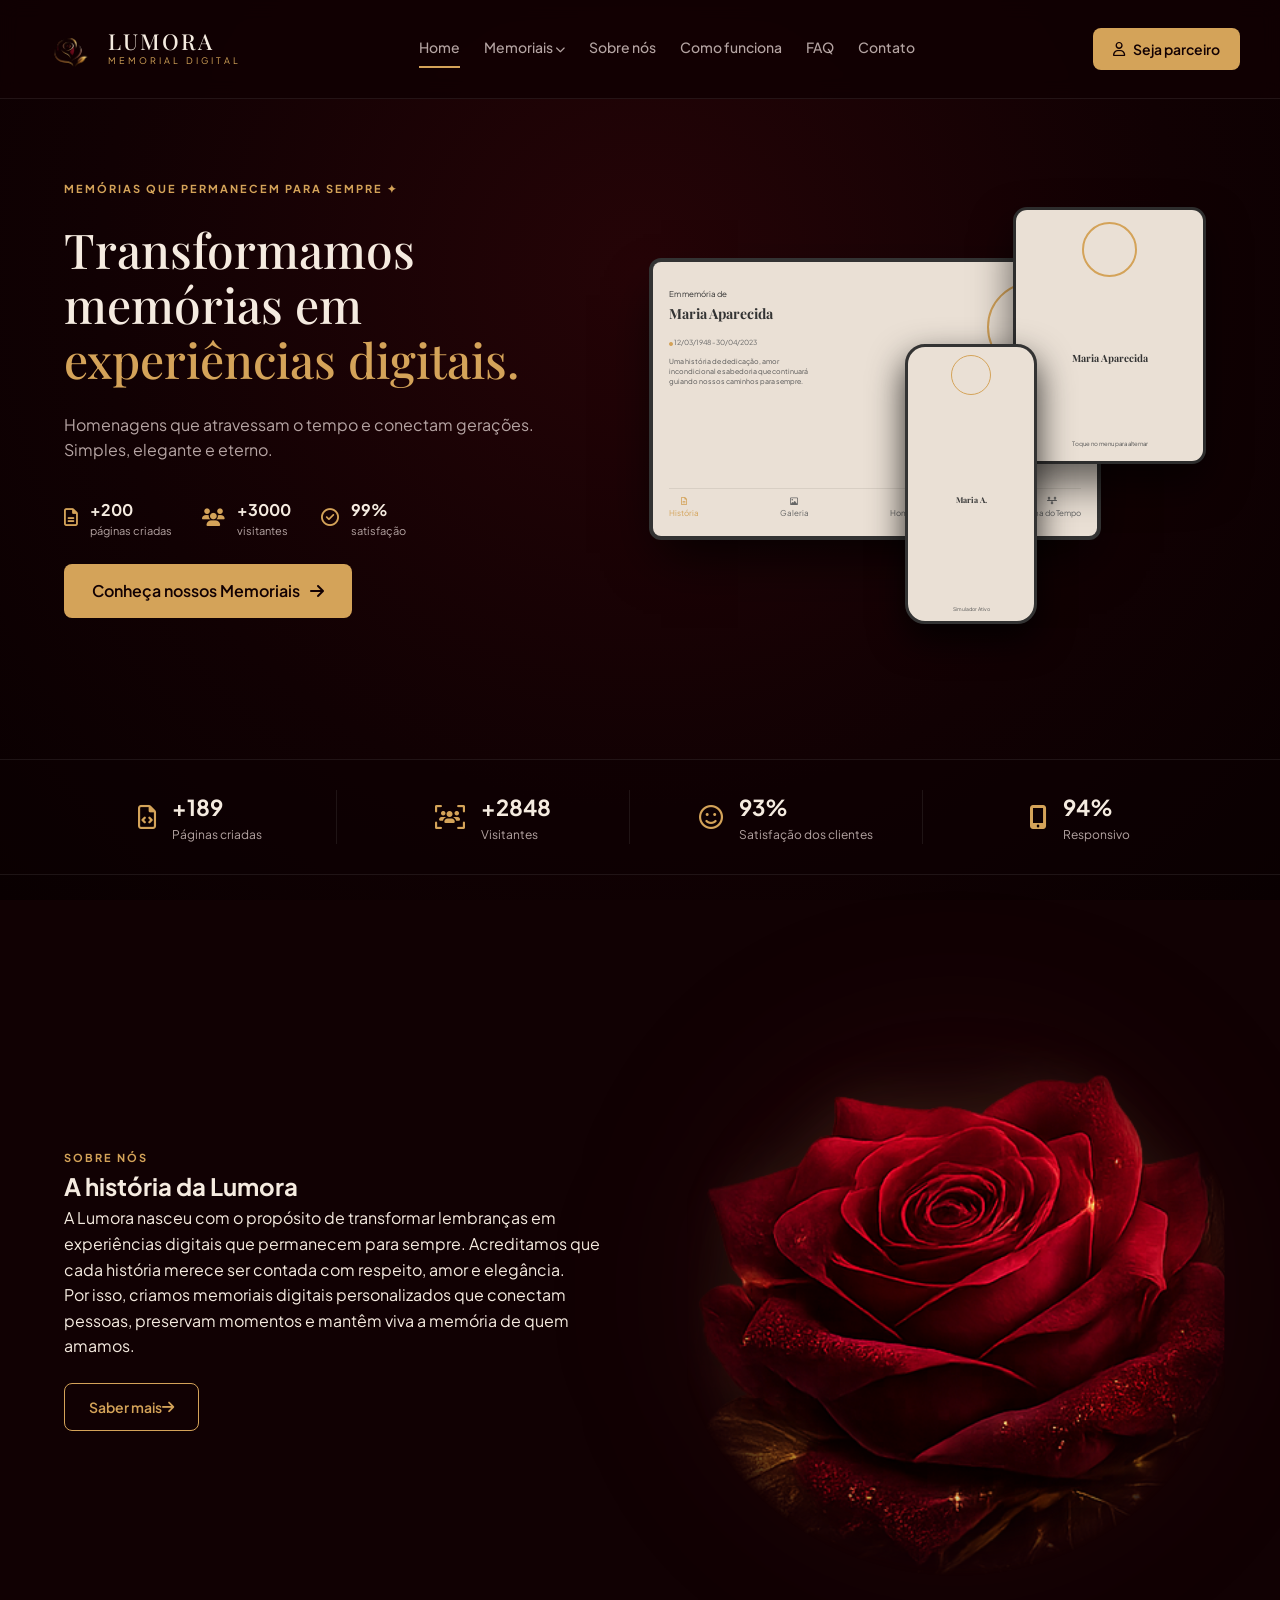
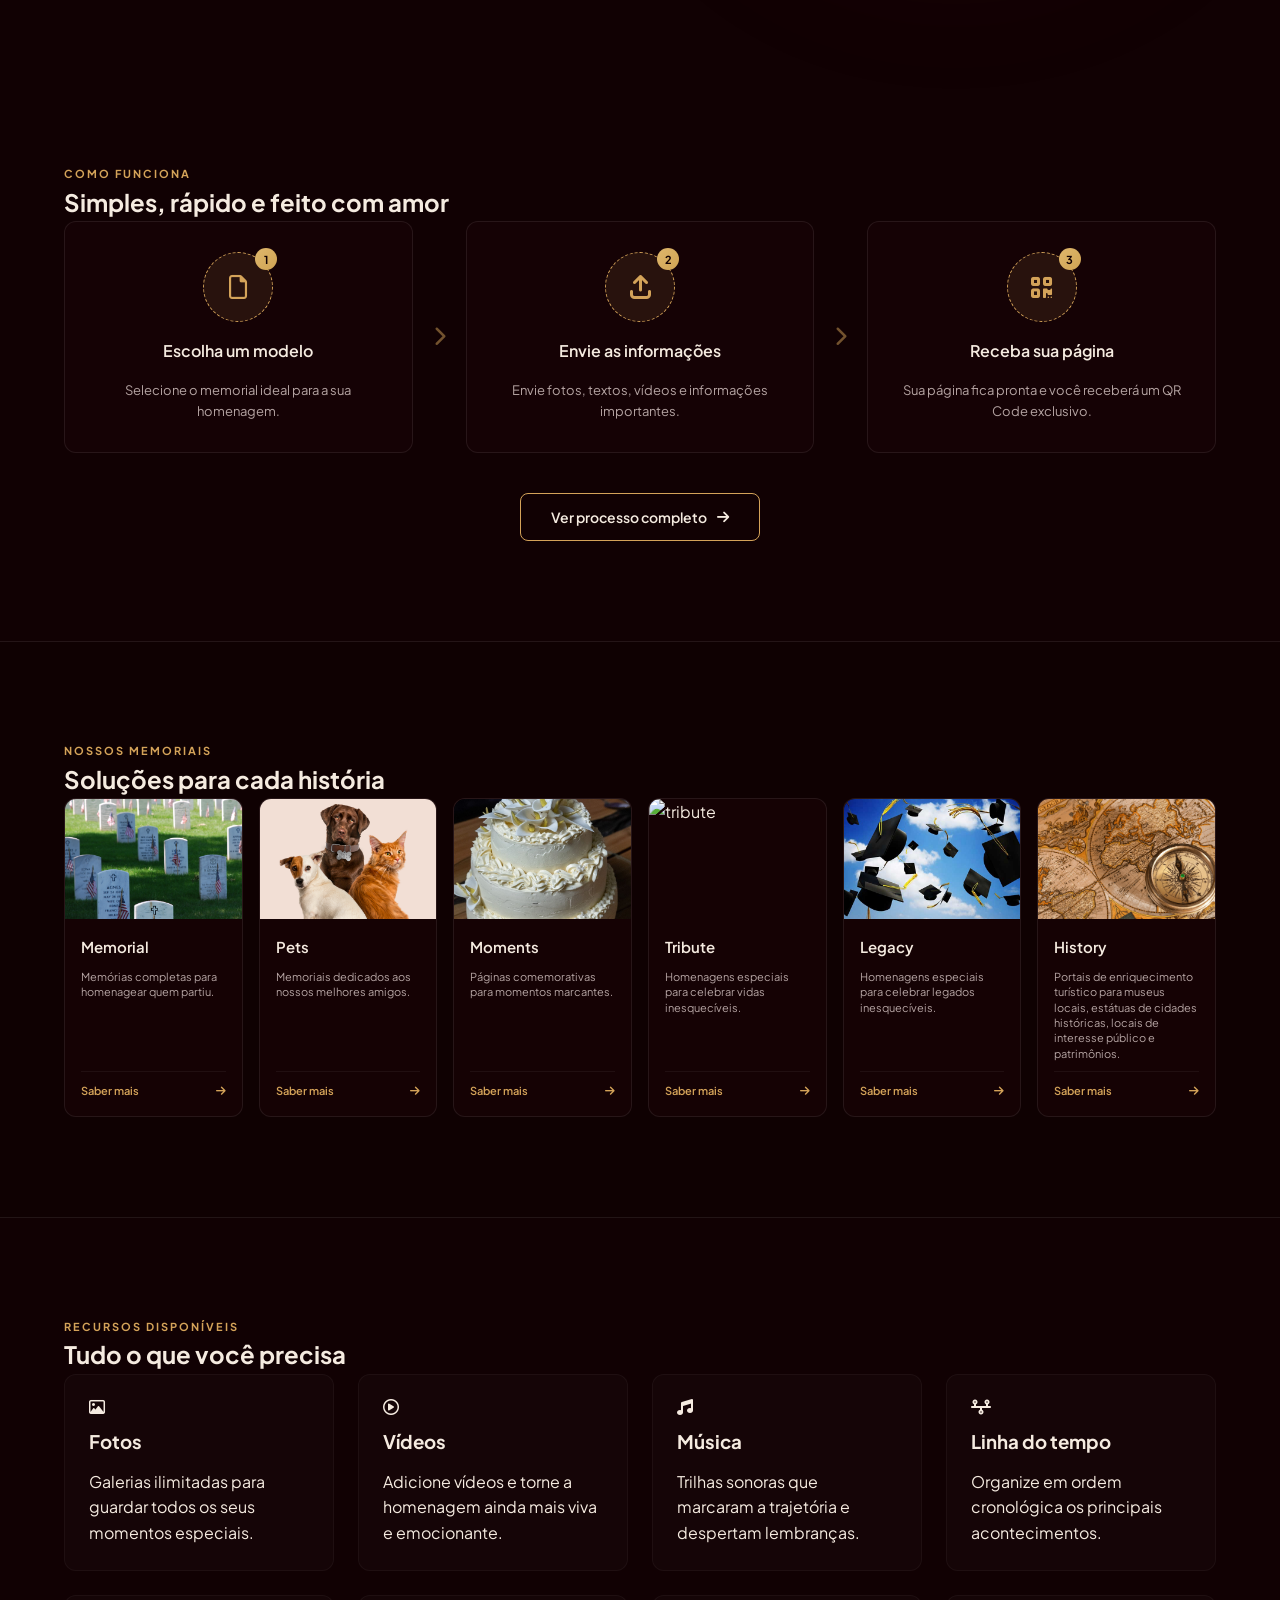
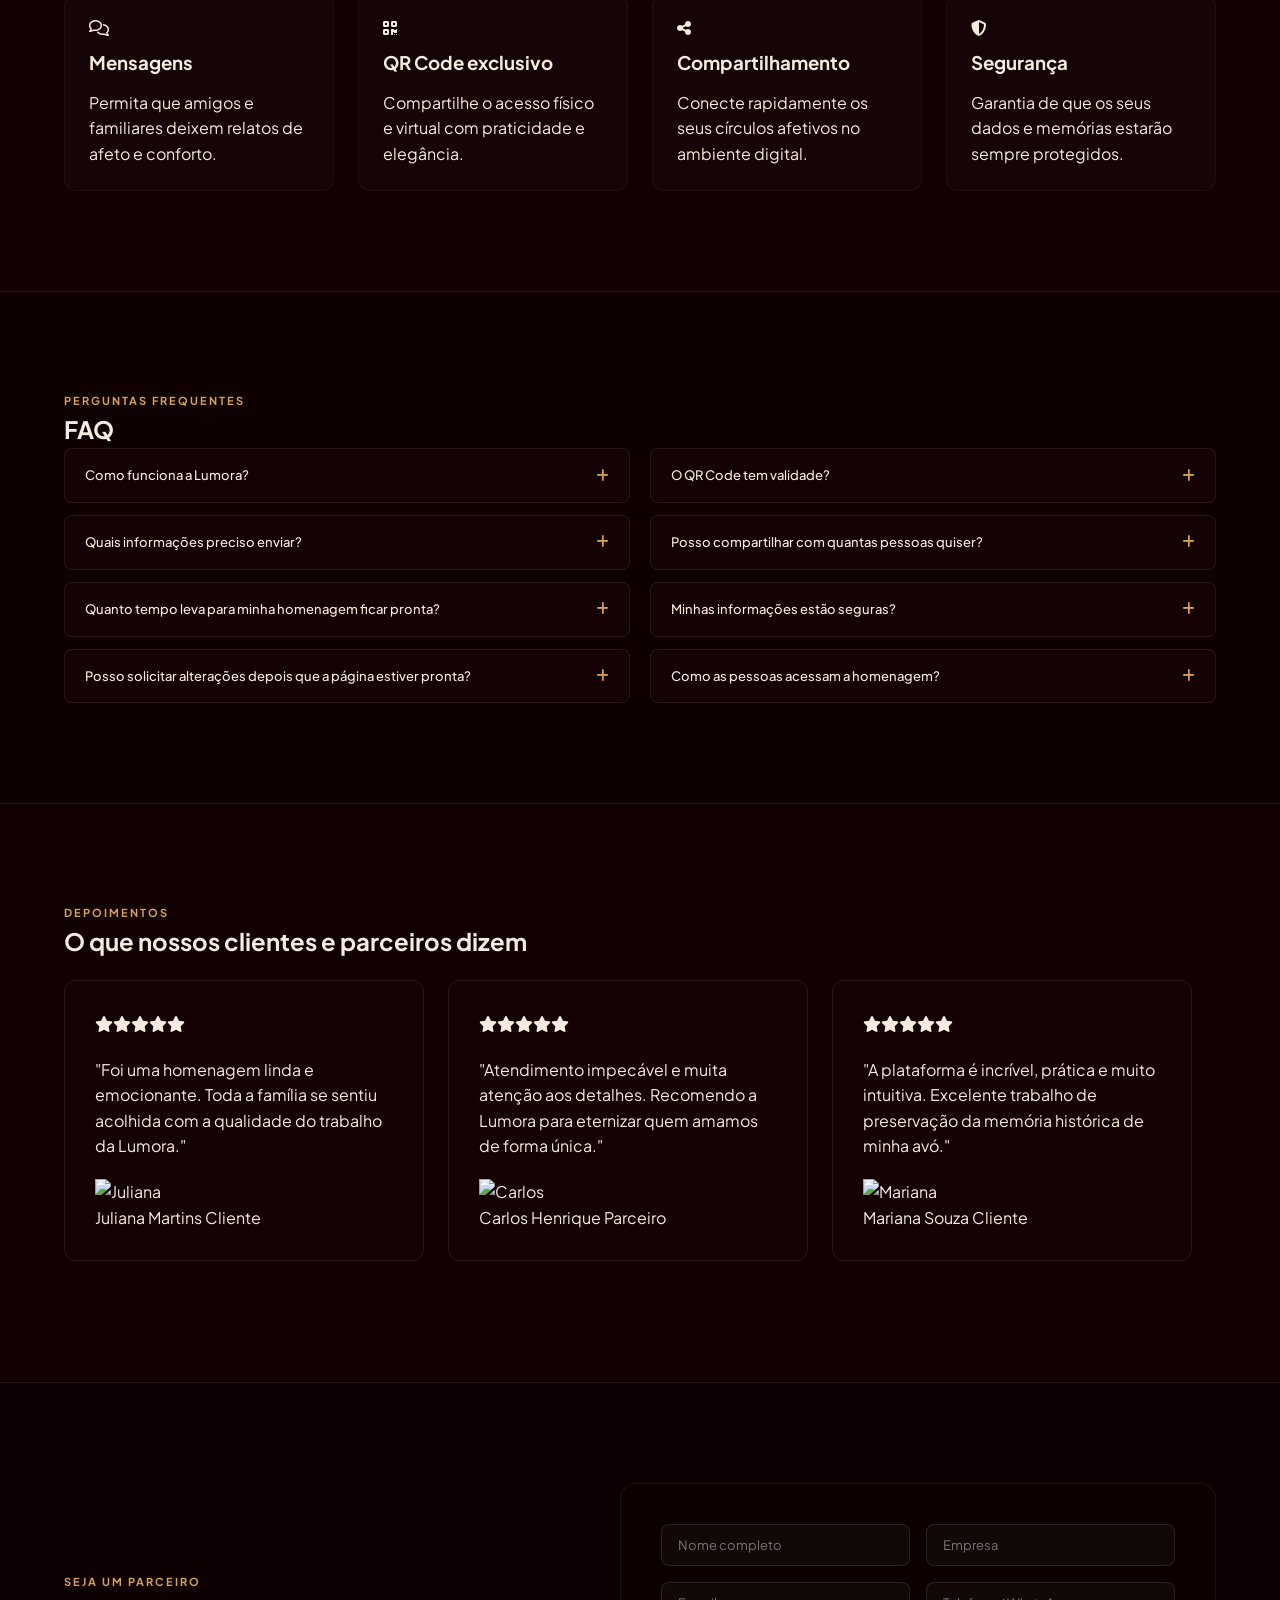
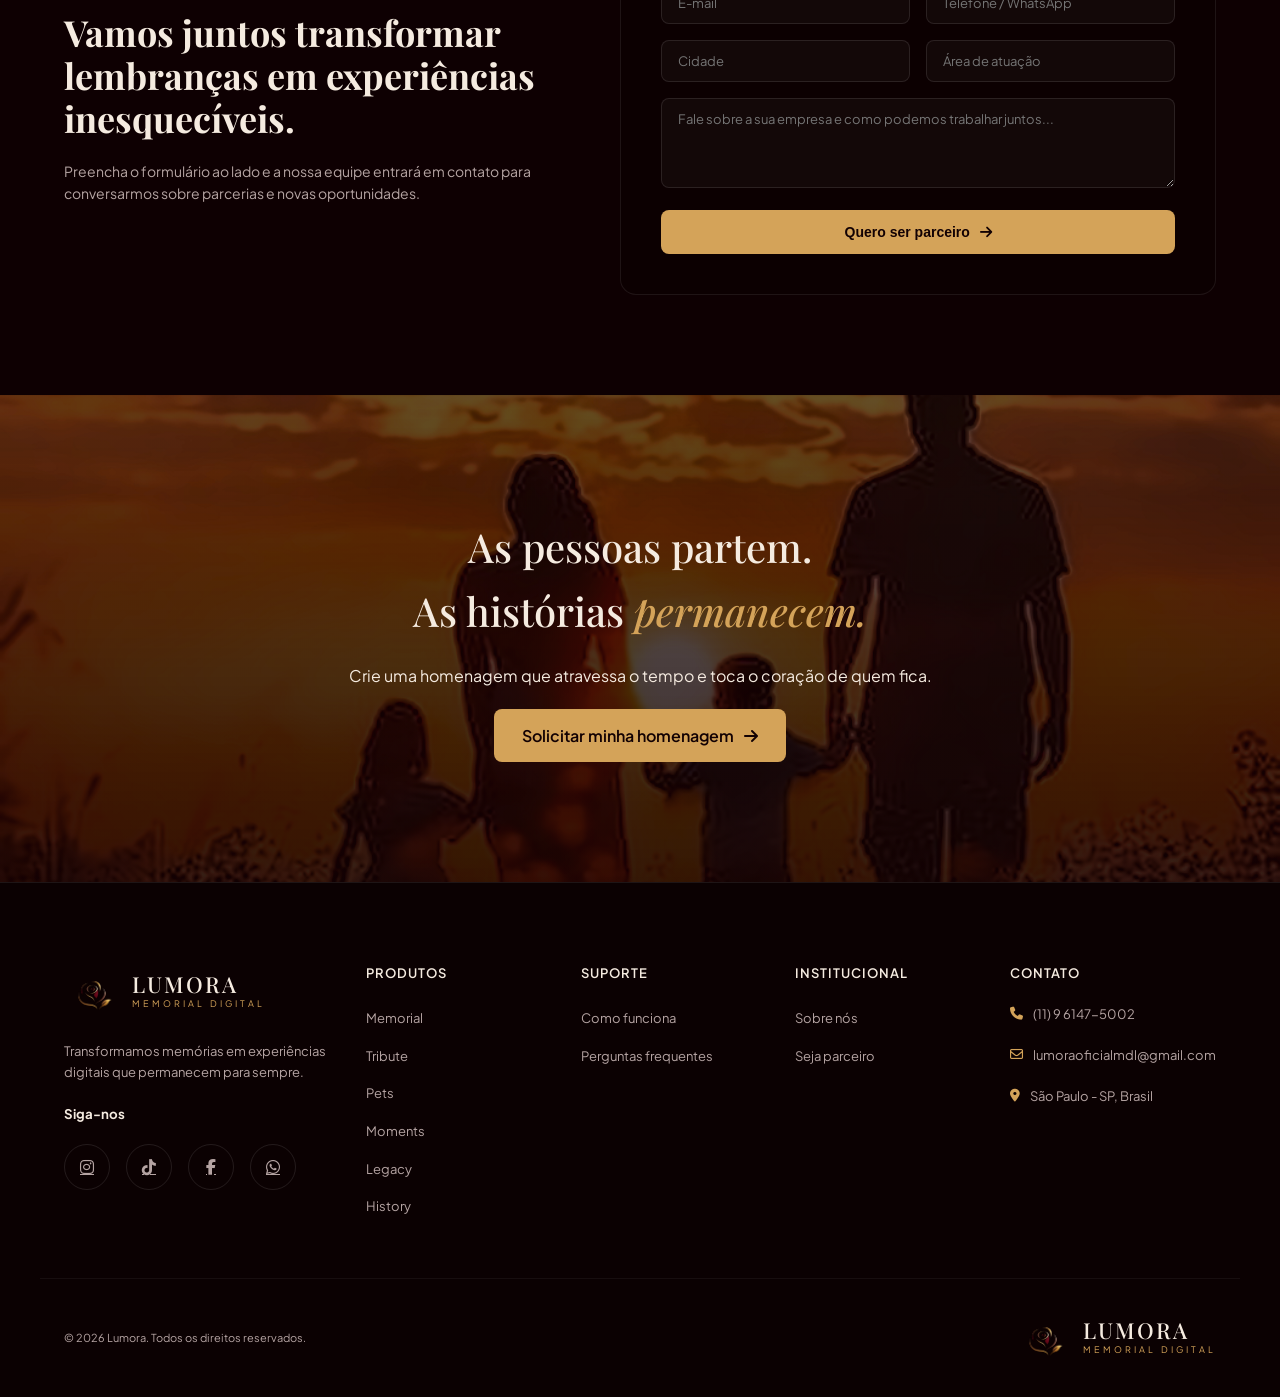
==== commit db2fc724: "Ajustes de botoes de redes sociais" ====
--- a/index.html
+++ b/index.html
@@ -628,12 +628,20 @@
                 </div>
             </a>
                 <p class="footer-brand-desc">Transformamos memórias em experiências digitais que permanecem para sempre.</p>
-                <div class="social-icons">
-                    <a href="#" class="social-icon"><i class="fa-brands fa-instagram"></i></a>
-                    <a href="#" class="social-icon"><i class="fa-brands fa-facebook-f"></i></a>
-                    <a href="#" class="social-icon"><i class="fa-brands fa-whatsapp"></i></a>
-                    <a href="#" class="social-icon"><i class="fa-regular fa-envelope"></i></a>
-                </div>
+            <div class="footer-col">
+                <h5>Siga-nos</h5>
+                <div class="social-links">
+                <a href="https://www.instagram.com/lumoraoficialmdl/" class="social-link" aria-label="Instagram" target="_blank">
+                    <i class="fa-brands fa-instagram"></i>
+                </a>
+                <a href="https://www.tiktok.com/@lumoraoficial0" class="social-link" aria-label="TikTok" target="_blank"><i class="fa-brands fa-tiktok"></i>
+                </a>
+                <a href="https://www.facebook.com/profile.php?id=61592448830863" class="social-link" aria-label="Facebook" target="_blank"><i class="fa-brands fa-facebook-f"></i>
+                </a>
+                <a href="https://wa.me/5511961475002?text=Olá!%20Gostaria%20de%20solicitar%20uma%20homenagem%20na%20Lumora.%20Poderia%20me%20passar%20mais%20informações?" class="social-link" aria-label="WhatsApp" target="_blank"><i class="fa-brands fa-whatsapp"></i>
+                </a>
+                </div>
+            </div>
             </div>
             
             <div class="footer-col">
@@ -643,8 +651,8 @@
                     <li><a href="#produtos">Tribute</a></li>
                     <li><a href="#produtos">Pets</a></li>
                     <li><a href="#produtos">Moments</a></li>
-                    <li><a href="#produtos">Celebration</a></li>
-                    <li><a href="#produtos">Premium</a></li>
+                    <li><a href="#produtos">Legacy</a></li>
+                    <li><a href="#produtos">History</a></li>
                 </ul>
             </div>
 
--- a/assets/css/global.css
+++ b/assets/css/global.css
@@ -28,4 +28,27 @@
 .reveal.active {
     opacity: 1;
     transform: translateY(0);
-}+}
+        .social-links {
+            display: flex;
+            gap: 16px;
+        }
+
+        .social-link {
+            width: 46px;
+            height: 46px;
+            border-radius: 50%;
+            border: 1px solid rgba(255, 255, 255, 0.1);
+            display: flex;
+            align-items: center;
+            justify-content: center;
+            color: var(--text-muted);
+            transition: var(--transition-smooth);
+        }
+
+        .social-link:hover {
+            border-color: var(--gold-primary);
+            color: var(--gold-primary);
+            transform: translateY(-3px);
+        }
+        
